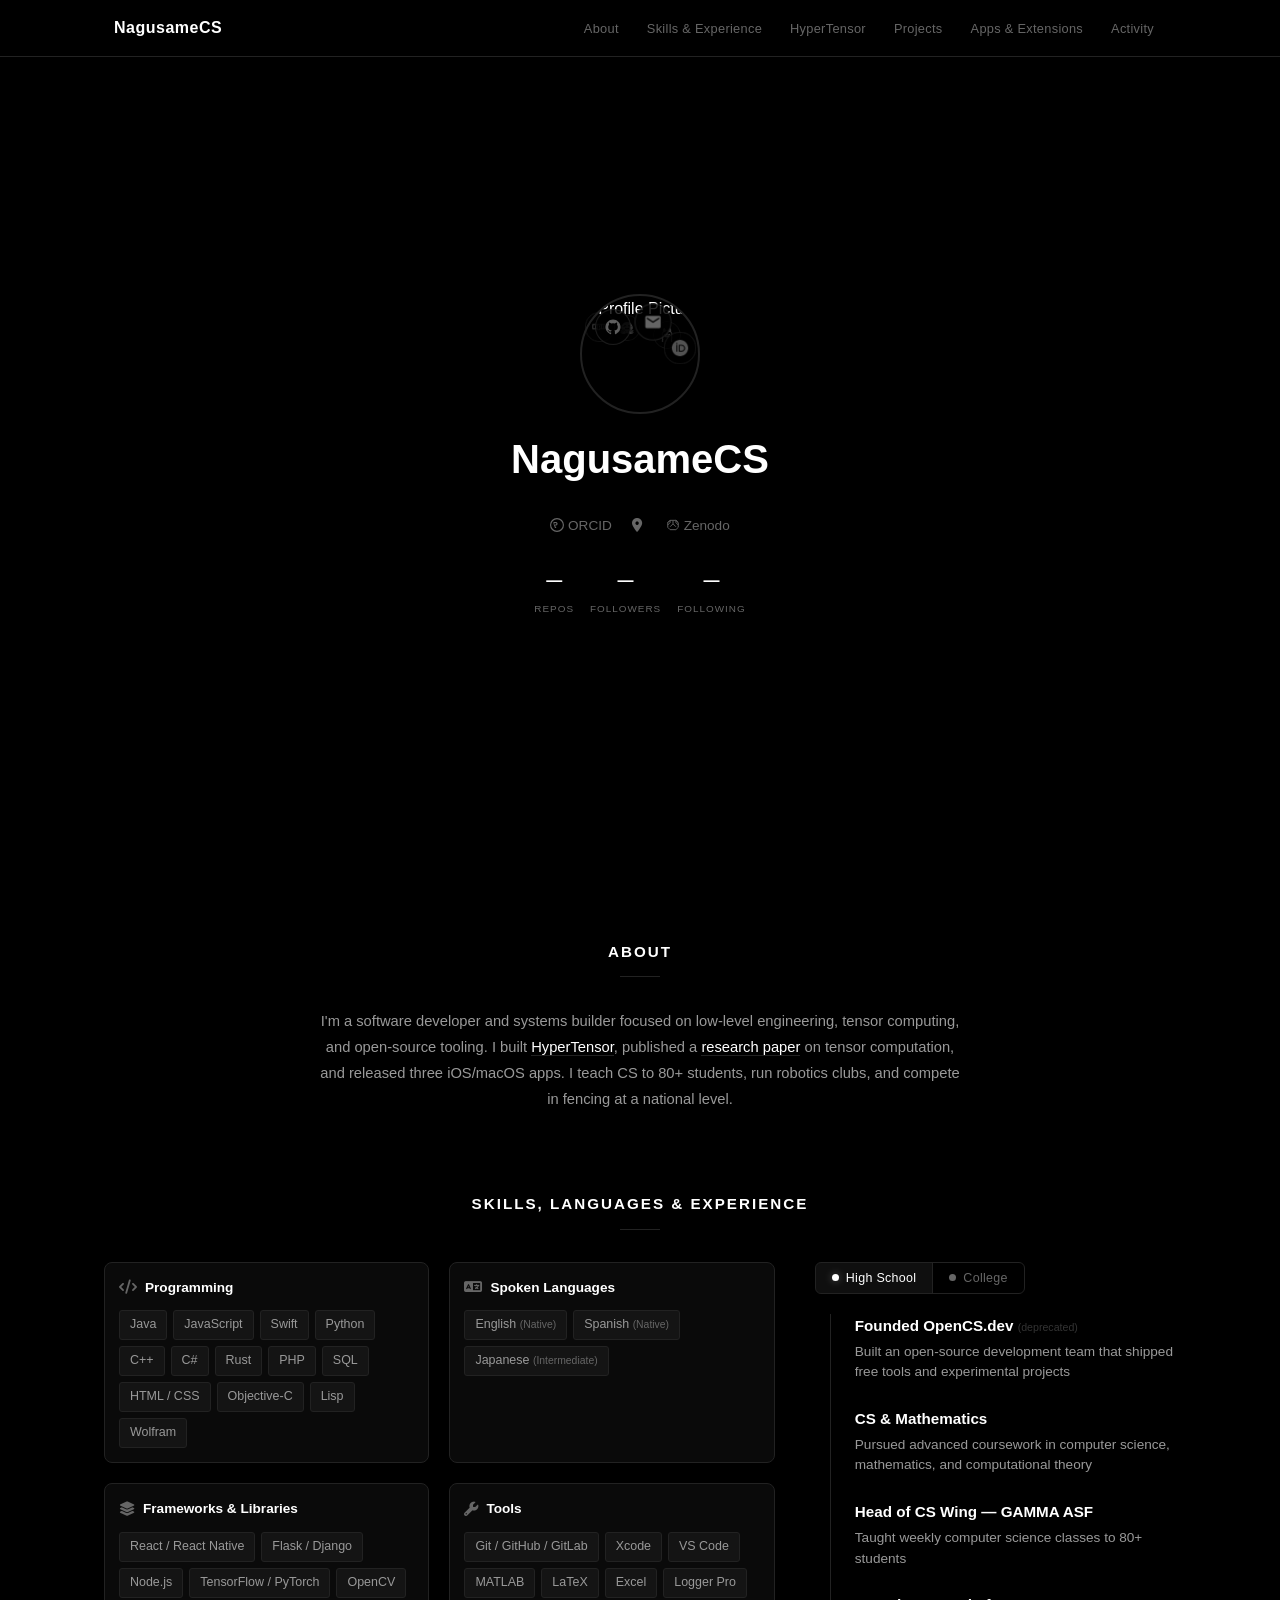
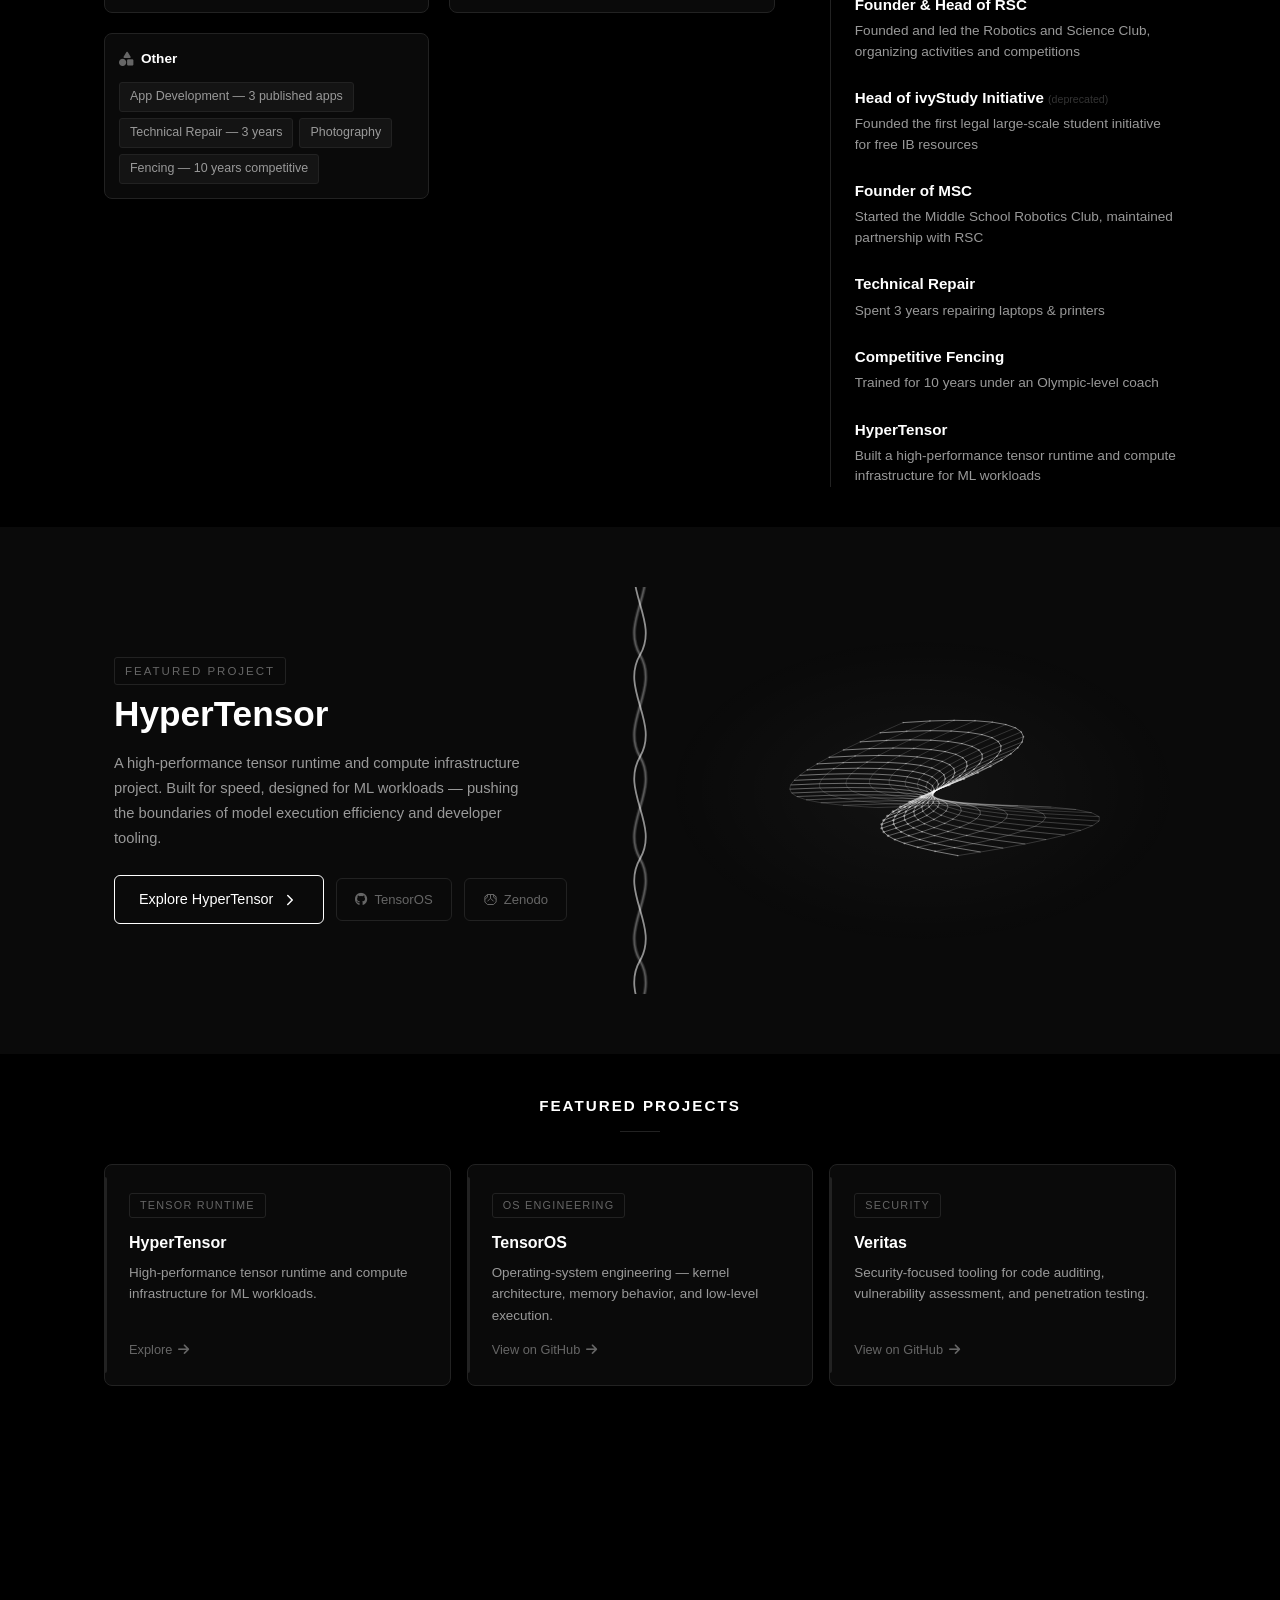
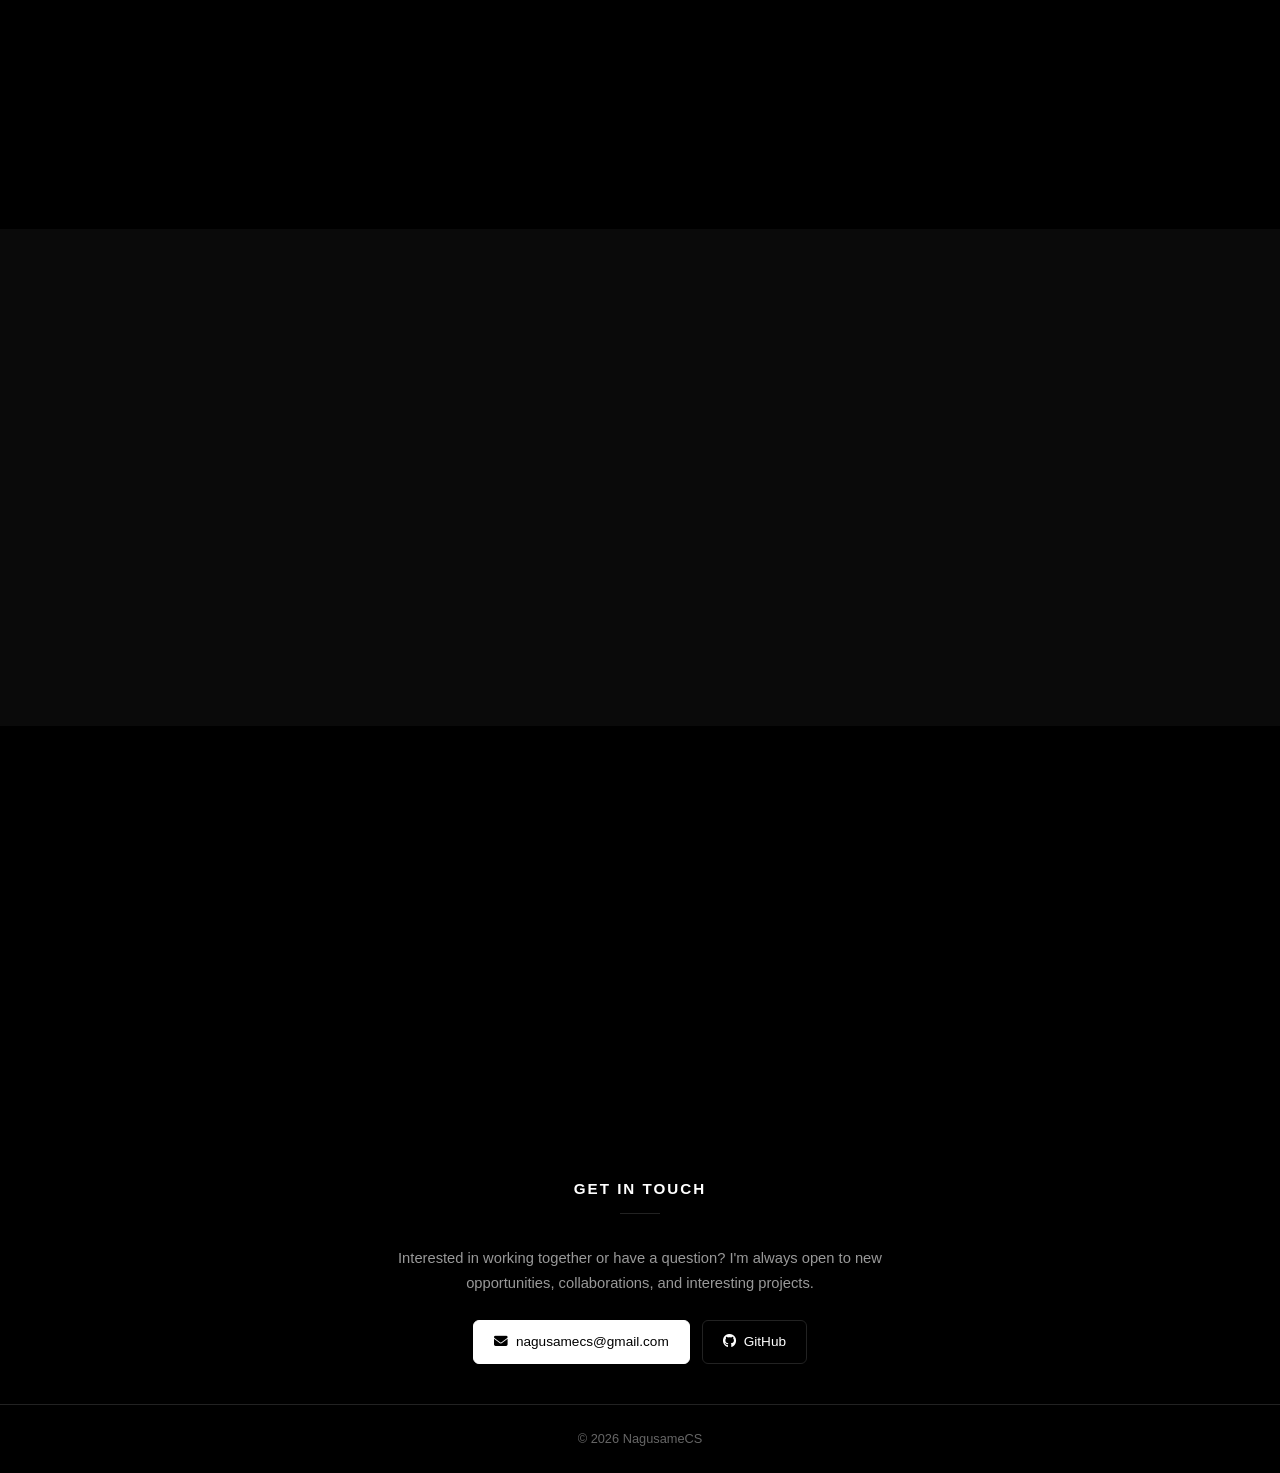
==== index.html @ d260bee0 "refactor: rewrite all high school timeline entries as retrospective - All entries now use past tense" ====
<!DOCTYPE html>
<html lang="en">
<head>
  <meta charset="UTF-8">
  <meta name="viewport" content="width=device-width, initial-scale=1.0">
  <title>NagusameCS — Portfolio</title>
  <meta name="description" content="Portfolio of NagusameCS — Software Developer">
  <link rel="icon" type="image/png" href="assets/avatar.png">
  <link rel="preconnect" href="https://cdnjs.cloudflare.com">
  <link rel="dns-prefetch" href="https://api.github.com">
  <link rel="dns-prefetch" href="https://github-contributions-api.jogruber.de">
  <link rel="stylesheet" href="assets/css/style.css">
  <link rel="stylesheet" href="https://cdnjs.cloudflare.com/ajax/libs/font-awesome/6.5.1/css/all.min.css" media="print" onload="this.media='all';this.onload=null;">
  <noscript><link rel="stylesheet" href="https://cdnjs.cloudflare.com/ajax/libs/font-awesome/6.5.1/css/all.min.css"></noscript>
</head>
<body>
  <!-- Navigation -->
  <nav id="navbar">
    <div class="nav-container">
      <a href="#hero" class="nav-logo">NagusameCS</a>
      <button class="nav-toggle" aria-label="Toggle navigation">
        <i class="fas fa-bars"></i>
      </button>
      <ul class="nav-links">
        <li><a href="#about">About</a></li>
        <li><a href="#experience">Skills &amp; Experience</a></li>
        <li><a href="#hypertensor">HyperTensor</a></li>
        <li><a href="#repositories">Projects</a></li>
        <li><a href="#collaborations">Collaborations</a></li>
        <li><a href="#store-apps">Apps &amp; Extensions</a></li>
        <li><a href="#activity">Activity</a></li>
      </ul>
    </div>
  </nav>

  <!-- Hero Section -->
  <section id="hero">
    <div class="hero-bg"></div>
    <div class="hero-content">
      <div class="avatar-orbit-wrapper">
        <img id="avatar" src="" alt="Profile Picture" class="hero-avatar" fetchpriority="high" decoding="async">
        <div class="hero-socials orbit-mode" id="hero-socials">
          <a href="mailto:nagusamecs@gmail.com" class="social-btn" title="Email" aria-label="Email" data-social="email">
            <svg viewBox="0 0 24 24" fill="currentColor" width="20" height="20"><path d="M4 4h16c1.1 0 2 .9 2 2v12c0 1.1-.9 2-2 2H4c-1.1 0-2-.9-2-2V6c0-1.1.9-2 2-2zm16 2l-8 5-8-5v2l8 5 8-5V6z"/></svg>
          </a>
          <a href="https://github.com/NagusameCS" target="_blank" class="social-btn" title="GitHub" aria-label="GitHub" data-social="github">
            <svg viewBox="0 0 24 24" fill="currentColor" width="20" height="20"><path d="M12 2C6.477 2 2 6.477 2 12c0 4.42 2.865 8.166 6.839 9.489.5.092.682-.217.682-.482 0-.237-.009-.866-.013-1.7-2.782.603-3.369-1.342-3.369-1.342-.454-1.155-1.11-1.462-1.11-1.462-.908-.62.069-.608.069-.608 1.003.07 1.531 1.03 1.531 1.03.892 1.529 2.341 1.087 2.91.831.092-.646.35-1.086.636-1.337-2.22-.253-4.555-1.11-4.555-4.943 0-1.091.39-1.984 1.029-2.683-.103-.253-.446-1.27.098-2.647 0 0 .84-.269 2.75 1.025A9.578 9.578 0 0 1 12 6.836a9.59 9.59 0 0 1 2.504.337c1.909-1.294 2.747-1.025 2.747-1.025.546 1.377.203 2.394.1 2.647.64.699 1.028 1.592 1.028 2.683 0 3.842-2.339 4.687-4.566 4.935.359.309.678.919.678 1.852 0 1.336-.012 2.415-.012 2.743 0 .267.18.578.688.48C19.138 20.161 22 16.416 22 12c0-5.523-4.477-10-10-10z"/></svg>
          </a>
          <a href="https://www.npmjs.com/~nagusamecs" target="_blank" class="social-btn" title="npm" aria-label="npm" data-social="npm">
            <svg viewBox="0 0 24 24" fill="currentColor" width="20" height="20"><path d="M0 7.334v8h6.666v1.332H12v-1.332h12v-8H0zm6.666 6.664H5.334v-4H3.999v4H1.335V8.667h5.331v5.331zm4 0v1.336H8.001V8.667h5.334v5.331h-2.669zm12.001 0h-1.33v-4h-1.336v4h-1.335v-4h-1.33v4h-2.671V8.667h8.002v5.331zM10.665 10H12v2.667h-1.335V10z"/></svg>
          </a>
          <a href="https://huggingface.co/NagusameCS" target="_blank" class="social-btn" title="Hugging Face" aria-label="Hugging Face" data-social="huggingface">
            <svg viewBox="0 0 24 24" fill="currentColor" width="20" height="20"><path d="M12.025 1.13c-5.77 0-10.449 4.647-10.449 10.378 0 1.112.178 2.181.503 3.185.064-.222.203-.444.416-.577a.96.96 0 0 1 .524-.15c.293 0 .584.124.84.284.278.173.48.408.71.694.226.282.458.611.684.951v-.014c.017-.324.106-.622.264-.874s.403-.487.762-.543c.3-.047.596.06.787.203s.31.313.4.467c.15.257.212.468.233.542.01.026.653 1.552 1.657 2.54.616.605 1.01 1.223 1.082 1.912.055.537-.096 1.059-.38 1.572.637.121 1.294.187 1.967.187.657 0 1.298-.063 1.921-.178-.287-.517-.44-1.041-.384-1.581.07-.69.465-1.307 1.081-1.913 1.004-.987 1.647-2.513 1.657-2.539.021-.074.083-.285.233-.542.09-.154.208-.323.4-.467a1.08 1.08 0 0 1 .787-.203c.359.056.604.29.762.543s.247.55.265.874v.015c.225-.34.457-.67.683-.952.23-.286.432-.52.71-.694.257-.16.547-.284.84-.285a.97.97 0 0 1 .524.151c.228.143.373.388.43.625l.006.04a10.3 10.3 0 0 0 .534-3.273c0-5.731-4.678-10.378-10.449-10.378M8.327 6.583a1.5 1.5 0 0 1 .713.174 1.487 1.487 0 0 1 .617 2.013c-.183.343-.762-.214-1.102-.094-.38.134-.532.914-.917.71a1.487 1.487 0 0 1 .69-2.803m7.486 0a1.487 1.487 0 0 1 .689 2.803c-.385.204-.536-.576-.916-.71-.34-.12-.92.437-1.103.094a1.487 1.487 0 0 1 .617-2.013 1.5 1.5 0 0 1 .713-.174m-10.68 1.55a.96.96 0 1 1 0 1.921.96.96 0 0 1 0-1.92m13.838 0a.96.96 0 1 1 0 1.92.96.96 0 0 1 0-1.92M8.489 11.458c.588.01 1.965 1.157 3.572 1.164 1.607-.007 2.984-1.155 3.572-1.164.196-.003.305.12.305.454 0 .886-.424 2.328-1.563 3.202-.22-.756-1.396-1.366-1.63-1.32q-.011.001-.02.006l-.044.026-.01.008-.03.024q-.018.017-.035.036l-.032.04a1 1 0 0 0-.058.09l-.014.025q-.049.088-.11.19a1 1 0 0 1-.083.116 1.2 1.2 0 0 1-.173.18q-.035.029-.075.058a1.3 1.3 0 0 1-.251-.243 1 1 0 0 1-.076-.107c-.124-.193-.177-.363-.337-.444-.034-.016-.104-.008-.2.022q-.094.03-.216.087-.06.028-.125.063l-.13.074q-.067.04-.136.086a3 3 0 0 0-.135.096 3 3 0 0 0-.26.219 2 2 0 0 0-.12.121 2 2 0 0 0-.106.128l-.002.002a2 2 0 0 0-.09.132l-.001.001a1.2 1.2 0 0 0-.105.212q-.013.036-.024.073c-1.139-.875-1.563-2.317-1.563-3.203 0-.334.109-.457.305-.454m.836 10.354c.824-1.19.766-2.082-.365-3.194-1.13-1.112-1.789-2.738-1.789-2.738s-.246-.945-.806-.858-.97 1.499.202 2.362c1.173.864-.233 1.45-.685.64-.45-.812-1.683-2.896-2.322-3.295s-1.089-.175-.938.647 2.822 2.813 2.562 3.244-1.176-.506-1.176-.506-2.866-2.567-3.49-1.898.473 1.23 2.037 2.16c1.564.932 1.686 1.178 1.464 1.53s-3.675-2.511-4-1.297c-.323 1.214 3.524 1.567 3.287 2.405-.238.839-2.71-1.587-3.216-.642-.506.946 3.49 2.056 3.522 2.064 1.29.33 4.568 1.028 5.713-.624m5.349 0c-.824-1.19-.766-2.082.365-3.194 1.13-1.112 1.789-2.738 1.789-2.738s.246-.945.806-.858.97 1.499-.202 2.362c-1.173.864.233 1.45.685.64.451-.812 1.683-2.896 2.322-3.295s1.089-.175.938.647-2.822 2.813-2.562 3.244 1.176-.506 1.176-.506 2.866-2.567 3.49-1.898-.473 1.23-2.037 2.16c-1.564.932-1.686 1.178-1.464 1.53s3.675-2.511 4-1.297c.323 1.214-3.524 1.567-3.287 2.405.238.839 2.71-1.587 3.216-.642.506.946-3.49 2.056-3.522 2.064-1.29.33-4.568 1.028-5.713-.624"/></svg>
          </a>
          <a href="https://ollama.com/NagusameCS" target="_blank" class="social-btn" title="Ollama" aria-label="Ollama" data-social="ollama">
            <svg viewBox="0 0 24 24" fill="currentColor" width="20" height="20"><path d="M16.361 10.26a.894.894 0 0 0-.558.47l-.072.148.001.207c0 .193.004.217.059.353.076.193.152.312.291.448.24.238.51.3.872.205a.86.86 0 0 0 .517-.436.752.752 0 0 0 .08-.498c-.064-.453-.33-.782-.724-.897a1.06 1.06 0 0 0-.466 0zm-9.203.005c-.305.096-.533.32-.65.639a1.187 1.187 0 0 0-.06.52c.057.309.31.59.598.667.362.095.632.033.872-.205.14-.136.215-.255.291-.448.055-.136.059-.16.059-.353l.001-.207-.072-.148a.894.894 0 0 0-.565-.472 1.02 1.02 0 0 0-.474.007Zm4.184 2c-.131.071-.223.25-.195.383.031.143.157.288.353.407.105.063.112.072.117.136.004.038-.01.146-.029.243-.02.094-.036.194-.036.222.002.074.07.195.143.253.064.052.076.054.255.059.164.005.198.001.264-.03.169-.082.212-.234.15-.525-.052-.243-.042-.28.087-.355.137-.08.281-.219.324-.314a.365.365 0 0 0-.175-.48.394.394 0 0 0-.181-.033c-.126 0-.207.03-.355.124l-.085.053-.053-.032c-.219-.13-.259-.145-.391-.143a.396.396 0 0 0-.193.032zm.39-2.195c-.373.036-.475.05-.654.086-.291.06-.68.195-.951.328-.94.46-1.589 1.226-1.787 2.114-.04.176-.045.234-.045.53 0 .294.005.357.043.524.264 1.16 1.332 2.017 2.714 2.173.3.033 1.596.033 1.896 0 1.11-.125 2.064-.727 2.493-1.571.114-.226.169-.372.22-.602.039-.167.044-.23.044-.523 0-.297-.005-.355-.045-.531-.288-1.29-1.539-2.304-3.072-2.497a6.873 6.873 0 0 0-.855-.031zm.645.937a3.283 3.283 0 0 1 1.44.514c.223.148.537.458.671.662.166.251.26.508.303.82.02.143.01.251-.043.482-.08.345-.332.705-.672.957a3.115 3.115 0 0 1-.689.348c-.382.122-.632.144-1.525.138-.582-.006-.686-.01-.853-.042-.57-.107-1.022-.334-1.35-.68-.264-.28-.385-.535-.45-.946-.03-.192.025-.509.137-.776.136-.326.488-.73.836-.963.403-.269.934-.46 1.422-.512.187-.02.586-.02.773-.002zm-5.503-11a1.653 1.653 0 0 0-.683.298C5.617.74 5.173 1.666 4.985 2.819c-.07.436-.119 1.04-.119 1.503 0 .544.064 1.24.155 1.721.02.107.031.202.023.208a8.12 8.12 0 0 1-.187.152 5.324 5.324 0 0 0-.949 1.02 5.49 5.49 0 0 0-.94 2.339 6.625 6.625 0 0 0-.023 1.357c.091.78.325 1.438.727 2.04l.13.195-.037.064c-.269.452-.498 1.105-.605 1.732-.084.496-.095.629-.095 1.294 0 .67.009.803.088 1.266.095.555.288 1.143.503 1.534.071.128.243.393.264.407.007.003-.014.067-.046.141a7.405 7.405 0 0 0-.548 1.873c-.062.417-.071.552-.071.991 0 .56.031.832.148 1.279L3.42 24h1.478l-.05-.091c-.297-.552-.325-1.575-.068-2.597.117-.472.25-.819.498-1.296l.148-.29v-.177c0-.165-.003-.184-.057-.293a.915.915 0 0 0-.194-.25 1.74 1.74 0 0 1-.385-.543c-.424-.92-.506-2.286-.208-3.451.124-.486.329-.918.544-1.154a.787.787 0 0 0 .223-.531c0-.195-.07-.355-.224-.522a3.136 3.136 0 0 1-.817-1.729c-.14-.96.114-2.005.69-2.834.563-.814 1.353-1.336 2.237-1.475.199-.033.57-.028.776.01.226.04.367.028.512-.041.179-.085.268-.19.374-.431.093-.215.165-.333.36-.576.234-.29.46-.489.822-.729.413-.27.884-.467 1.352-.561.17-.035.25-.04.569-.04.319 0 .398.005.569.04a4.07 4.07 0 0 1 1.914.997c.117.109.398.457.488.602.034.057.095.177.132.267.105.241.195.346.374.43.14.068.286.082.503.045.343-.058.607-.053.943.016 1.144.23 2.14 1.173 2.581 2.437.385 1.108.276 2.267-.296 3.153-.097.15-.193.27-.333.419-.301.322-.301.722-.001 1.053.493.539.801 1.866.708 3.036-.062.772-.26 1.463-.533 1.854a2.096 2.096 0 0 1-.224.258.916.916 0 0 0-.194.25c-.054.109-.057.128-.057.293v.178l.148.29c.248.476.38.823.498 1.295.253 1.008.231 2.01-.059 2.581a.845.845 0 0 0-.044.098c0 .006.329.009.732.009h.73l.02-.074c.117-.447.148-.72.148-1.279 0-.44-.009-.574-.071-.991a7.405 7.405 0 0 0-.548-1.873c-.032-.074-.053-.138-.046-.141.021-.014.193-.28.264-.407.215-.39.408-.979.503-1.534.079-.463.088-.596.088-1.266 0-.665-.011-.798-.095-1.294a6.083 6.083 0 0 0-.605-1.732l-.037-.064.131-.194c.402-.604.636-1.262.727-2.04a6.625 6.625 0 0 0-.024-1.358 5.512 5.512 0 0 0-.939-2.339 5.325 5.325 0 0 0-.95-1.02 8.097 8.097 0 0 1-.186-.152.692.692 0 0 1 .023-.208c.208-1.087.201-2.443-.017-3.503-.19-.924-.535-1.658-.98-2.082-.354-.338-.716-.482-1.15-.455-.996.059-1.8 1.205-2.116 3.01a6.805 6.805 0 0 0-.097.726c0 .036-.007.066-.015.066a.96.96 0 0 1-.149-.078A4.857 4.857 0 0 0 12 3.03c-.832 0-1.687.243-2.456.698a.958.958 0 0 1-.148.078c-.008 0-.015-.03-.015-.066a6.71 6.71 0 0 0-.097-.725C8.997 1.392 8.337.319 7.46.048a2.096 2.096 0 0 0-.585-.041z"/></svg>
          </a>
          <a href="https://orcid.org/0009-0006-2398-0162" target="_blank" class="social-btn" title="ORCID" aria-label="ORCID" data-social="orcid">
            <svg viewBox="0 0 24 24" fill="currentColor" width="20" height="20"><path d="M12 0C5.372 0 0 5.372 0 12s5.372 12 12 12 12-5.372 12-12S18.628 0 12 0zM7.369 4.378c.525 0 .947.431.947.947s-.422.947-.947.947a.95.95 0 0 1-.947-.947c0-.525.422-.947.947-.947zm-.722 3.038h1.444v10.041H6.647V7.416zm3.562 0h3.9c3.712 0 5.344 2.653 5.344 5.025 0 2.578-2.016 5.025-5.325 5.025h-3.919V7.416zm1.444 1.303v7.444h2.297c3.272 0 4.022-2.484 4.022-3.722 0-2.016-1.284-3.722-3.903-3.722h-2.416z"/></svg>
          </a>
        </div>
      </div>
      <h1 id="display-name">NagusameCS</h1>
      <p id="bio" class="hero-bio"></p>
      <div id="hero-meta" class="hero-meta">
        <span><svg class="orcid-icon" viewBox="0 0 24 24" fill="none" width="14" height="14"><circle cx="12" cy="12" r="11" stroke="currentColor" stroke-width="2"/><path d="M7 7h2.5c2 0 3.5 1 3.5 3s-1.5 3-3.5 3H8.5L11 17H8.5L6 10V7h1zm.5 4.5H9c1 0 2-.5 2-1.5S10 8.5 9 8.5H7.5v3z" fill="currentColor"/></svg> <a href="https://orcid.org/0009-0006-2398-0162" target="_blank">ORCID</a></span>
        <span id="location"><i class="fas fa-map-marker-alt"></i> <span></span></span>
        <span><svg class="zenodo-icon" viewBox="0 0 24 24" fill="none" stroke="currentColor" stroke-width="1.6" width="14" height="14"><path d="M3 8l4-4h10l4 4v8l-4 4H7l-4-4V8z"/><path d="M3 8l4-4v4l-4 4M21 8l-4-4v4l4 4M12 4v6l-5 5M12 10l5 5"/></svg> <a href="https://zenodo.org/records/20077378" target="_blank">Zenodo</a></span>
      </div>
      <div class="hero-stats" id="hero-stats">
        <div class="stat"><span class="stat-num" id="stat-repos">—</span><span class="stat-label">Repos</span></div>
        <div class="stat"><span class="stat-num" id="stat-followers">—</span><span class="stat-label">Followers</span></div>
        <div class="stat"><span class="stat-num" id="stat-following">—</span><span class="stat-label">Following</span></div>
      </div>

    </div>
  </section>

  <!-- About Section -->
  <section id="about" class="content-section">
    <div class="container">
      <h2 class="section-title"><span>About</span></h2>
      <div class="about-content">
        <p>I'm a software developer and systems builder focused on low-level engineering, tensor computing, and open-source tooling. I built <a href="https://nagusamecs.github.io/HyperTensor/" target="_blank">HyperTensor</a>, published a <a href="https://zenodo.org/records/20077378" target="_blank">research paper</a> on tensor computation, and released three iOS/macOS apps. I teach CS to 80+ students, run robotics clubs, and compete in fencing at a national level.</p>
      </div>
    </div>
  </section>

  <!-- Skills & Experience Section -->
  <section id="experience" class="content-section">
    <div class="container">
      <h2 class="section-title"><span>Skills, Languages &amp; Experience</span></h2>
      <div class="skills-experience-row">
      <div class="skills-grid">
        <div class="skill-category">
          <h3><i class="fas fa-code"></i> Programming</h3>
          <div class="skill-tags">
            <span class="skill-tag">Java</span>
            <span class="skill-tag">JavaScript</span>
            <span class="skill-tag">Swift</span>
            <span class="skill-tag">Python</span>
            <span class="skill-tag">C++</span>
            <span class="skill-tag">C#</span>
            <span class="skill-tag">Rust</span>
            <span class="skill-tag">PHP</span>
            <span class="skill-tag">SQL</span>
            <span class="skill-tag">HTML / CSS</span>
            <span class="skill-tag">Objective-C</span>
            <span class="skill-tag">Lisp</span>
            <span class="skill-tag">Wolfram</span>
          </div>
        </div>
        <div class="skill-category">
          <h3><i class="fas fa-language"></i> Spoken Languages</h3>
          <div class="skill-tags">
            <span class="skill-tag">English <small>(Native)</small></span>
            <span class="skill-tag">Spanish <small>(Native)</small></span>
            <span class="skill-tag">Japanese <small>(Intermediate)</small></span>
          </div>
        </div>
        <div class="skill-category">
          <h3><i class="fas fa-layer-group"></i> Frameworks &amp; Libraries</h3>
          <div class="skill-tags">
            <span class="skill-tag">React / React Native</span>
            <span class="skill-tag">Flask / Django</span>
            <span class="skill-tag">Node.js</span>
            <span class="skill-tag">TensorFlow / PyTorch</span>
            <span class="skill-tag">OpenCV</span>
          </div>
        </div>
        <div class="skill-category">
          <h3><i class="fas fa-wrench"></i> Tools</h3>
          <div class="skill-tags">
            <span class="skill-tag">Git / GitHub / GitLab</span>
            <span class="skill-tag">Xcode</span>
            <span class="skill-tag">VS Code</span>
            <span class="skill-tag">MATLAB</span>
            <span class="skill-tag">LaTeX</span>
            <span class="skill-tag">Excel</span>
            <span class="skill-tag">Logger Pro</span>
          </div>
        </div>
        <div class="skill-category">
          <h3><i class="fas fa-shapes"></i> Other</h3>
          <div class="skill-tags">
            <span class="skill-tag">App Development &mdash; 3 published apps</span>
            <span class="skill-tag">Technical Repair &mdash; 3 years</span>
            <span class="skill-tag">Photography</span>
            <span class="skill-tag">Fencing &mdash; 10 years competitive</span>
          </div>
        </div>
      </div>
      <div class="timeline-wrapper">
        <div class="timeline-era-tabs">
          <button class="era-tab active" data-era="highschool">
            <span class="era-dot"></span>
            <span class="era-label">High School</span>
          </button>
          <button class="era-tab" data-era="college">
            <span class="era-dot"></span>
            <span class="era-label">College</span>
          </button>
        </div>
      <div class="timeline">
        <div class="timeline-item" data-era="highschool">
          <div class="timeline-icon"><i class="fas fa-code-branch"></i></div>
          <div class="timeline-content">
            <h3>Founded OpenCS.dev <small class="deprecated">(deprecated)</small></h3>
            <p>Built an open-source development team that shipped free tools and experimental projects</p>
          </div>
        </div>
        <div class="timeline-item" data-era="highschool">
          <div class="timeline-icon"><i class="fas fa-flask"></i></div>
          <div class="timeline-content">
            <h3>CS &amp; Mathematics</h3>
            <p>Pursued advanced coursework in computer science, mathematics, and computational theory</p>
          </div>
        </div>
        <div class="timeline-item" data-era="highschool">
          <div class="timeline-icon"><i class="fas fa-school"></i></div>
          <div class="timeline-content">
            <h3>Head of CS Wing &mdash; GAMMA ASF</h3>
            <p>Taught weekly computer science classes to 80+ students</p>
          </div>
        </div>
        <div class="timeline-item" data-era="highschool">
          <div class="timeline-icon"><i class="fas fa-robot"></i></div>
          <div class="timeline-content">
            <h3>Founder &amp; Head of RSC</h3>
            <p>Founded and led the Robotics and Science Club, organizing activities and competitions</p>
          </div>
        </div>
        <div class="timeline-item" data-era="highschool">
          <div class="timeline-icon"><i class="fas fa-globe"></i></div>
          <div class="timeline-content">
            <h3>Head of ivyStudy Initiative <small class="deprecated">(deprecated)</small></h3>
            <p>Founded the first legal large-scale student initiative for free IB resources</p>
          </div>
        </div>
        <div class="timeline-item" data-era="highschool">
          <div class="timeline-icon"><i class="fas fa-robot"></i></div>
          <div class="timeline-content">
            <h3>Founder of MSC</h3>
            <p>Started the Middle School Robotics Club, maintained partnership with RSC</p>
          </div>
        </div>
        <div class="timeline-item" data-era="highschool">
          <div class="timeline-icon"><i class="fas fa-tools"></i></div>
          <div class="timeline-content">
            <h3>Technical Repair</h3>
            <p>Spent 3 years repairing laptops &amp; printers</p>
          </div>
        </div>
        <div class="timeline-item" data-era="highschool">
          <div class="timeline-icon"><i class="fas fa-medal"></i></div>
          <div class="timeline-content">
            <h3>Competitive Fencing</h3>
            <p>Trained for 10 years under an Olympic-level coach</p>
          </div>
        </div>
        <div class="timeline-item" data-era="highschool">
          <div class="timeline-icon"><i class="fas fa-brain"></i></div>
          <div class="timeline-content">
            <h3><a href="https://nagusamecs.github.io/HyperTensor/" target="_blank">HyperTensor</a></h3>
            <p>Built a high-performance tensor runtime and compute infrastructure for ML workloads</p>
          </div>
        </div>
      </div>
      </div><!-- end timeline-wrapper -->
      </div><!-- end skills-experience-row -->
    </div>
  </section>

  <!-- HyperTensor Mini-Hero Section -->
  <section id="hypertensor" class="content-section hypertensor-hero">
    <div class="hypertensor-container">
      <!-- Left: Text Content -->
      <div class="hypertensor-content">
        <span class="hypertensor-overline">Featured Project</span>
        <h2 class="hypertensor-title">HyperTensor</h2>
        <p class="hypertensor-desc">
          A high-performance tensor runtime and compute infrastructure project. Built for speed, designed for ML workloads — pushing the boundaries of model execution efficiency and developer tooling.
        </p>
        <div class="hypertensor-actions">
        <a href="https://nagusamecs.github.io/HyperTensor/" target="_blank" class="hypertensor-cta">
          Explore HyperTensor
          <svg class="chevron-icon" viewBox="0 0 24 24" fill="none" stroke="currentColor" stroke-width="2" stroke-linecap="round" stroke-linejoin="round">
            <path d="M9 18l6-6-6-6"/>
          </svg>
        </a>
        <a href="https://github.com/NagusameCS/TensorOS" target="_blank" class="hypertensor-cta-secondary">
          <i class="fab fa-github"></i> TensorOS
        </a>
        <a href="https://zenodo.org/records/20077378" target="_blank" class="hypertensor-cta-secondary">
          <svg class="zenodo-icon" viewBox="0 0 24 24" fill="none" stroke="currentColor" stroke-width="1.6" width="15" height="15"><path d="M3 8l4-4h10l4 4v8l-4 4H7l-4-4V8z"/><path d="M3 8l4-4v4l-4 4M21 8l-4-4v4l4 4M12 4v6l-5 5M12 10l5 5"/></svg> Zenodo
        </a>
        </div>
      </div>
      <!-- Wave Divider — DNA Double Helix -->
      <div class="hypertensor-wave">
        <svg viewBox="0 0 120 600" preserveAspectRatio="none" class="wave-svg">
          <path class="wave-path wave-path-glow" d="M60 -200 C90 -150, 30 -100, 60 -50 C90 0, 30 50, 60 100 C90 150, 30 200, 60 250 C90 300, 30 350, 60 400 C90 450, 30 500, 60 550 C90 600, 30 650, 60 700 C90 750, 30 800, 60 850" />
          <path class="wave-path wave-path-a" d="M60 -200 C30 -150, 90 -100, 60 -50 C30 0, 90 50, 60 100 C30 150, 90 200, 60 250 C30 300, 90 350, 60 400 C30 450, 90 500, 60 550 C30 600, 90 650, 60 700 C30 750, 90 800, 60 850" />
          <path class="wave-path wave-path-b" d="M60 -200 C90 -150, 30 -100, 60 -50 C90 0, 30 50, 60 100 C90 150, 30 200, 60 250 C90 300, 30 350, 60 400 C90 450, 30 500, 60 550 C90 600, 30 650, 60 700 C90 750, 30 800, 60 850" />
        </svg>
      </div>
      <!-- Right: 3D Wireframe Manifold -->
      <div class="hypertensor-visual">
        <canvas id="hypertensor-canvas" class="hypertensor-canvas"></canvas>
        <div class="hypertensor-glow"></div>
      </div>
    </div>
  </section>

  <!-- Featured Projects -->
  <section id="featured" class="content-section">
    <div class="container">
      <h2 class="section-title"><span>Featured Projects</span></h2>
      <div class="featured-grid">
        <a href="https://nagusamecs.github.io/HyperTensor/" target="_blank" class="featured-card">
          <span class="featured-tag">Tensor Runtime</span>
          <h3>HyperTensor</h3>
          <p>High-performance tensor runtime and compute infrastructure for ML workloads.</p>
          <span class="featured-link">Explore <i class="fas fa-arrow-right"></i></span>
        </a>
        <a href="https://github.com/NagusameCS/TensorOS" target="_blank" class="featured-card">
          <span class="featured-tag">OS Engineering</span>
          <h3>TensorOS</h3>
          <p>Operating-system engineering — kernel architecture, memory behavior, and low-level execution.</p>
          <span class="featured-link">View on GitHub <i class="fas fa-arrow-right"></i></span>
        </a>
        <a href="https://github.com/NagusameCS/Veritas" target="_blank" class="featured-card">
          <span class="featured-tag">Security</span>
          <h3>Veritas</h3>
          <p>Security-focused tooling for code auditing, vulnerability assessment, and penetration testing.</p>
          <span class="featured-link">View on GitHub <i class="fas fa-arrow-right"></i></span>
        </a>
      </div>
    </div>
  </section>

  <!-- Repositories Section -->
  <section id="repositories" class="content-section">
    <div class="container">
      <h2 class="section-title"><span><a href="https://github.com/NagusameCS?tab=repositories" target="_blank" class="section-title-link">All Projects <span class="section-title-hint">See all projects on GitHub &rarr;</span></a></span></h2>
      <div class="repo-controls">
        <div class="repo-filters">
          <button class="filter-btn active" data-filter="all">All</button>
          <button class="filter-btn" data-filter="source">Original</button>
          <button class="filter-btn" data-filter="fork">Forked</button>
        </div>
        <div class="repo-view-toggle">
          <button class="view-btn active" data-view="grid" title="Grid view"><i class="fas fa-th"></i></button>
          <button class="view-btn" data-view="expanded" title="Expanded view"><i class="fas fa-bars"></i></button>
        </div>
      </div>
      <div class="repo-search">
        <i class="fas fa-search"></i>
        <input type="text" id="repo-search" placeholder="Search projects...">
      </div>
      <div id="repo-grid" class="repo-grid">
        <div class="loading-spinner"><i class="fas fa-spinner fa-spin"></i> Loading repositories...</div>
      </div>
    </div>
  </section>

  <!-- Repository Modal -->
  <div id="repo-modal" class="modal">
    <div class="modal-content">
      <button class="modal-close">&times;</button>
      <div class="modal-header">
        <img id="modal-icon" class="modal-icon" src="" alt="">
        <div>
          <h2 id="modal-title"></h2>
          <span id="modal-language" class="modal-language"></span>
        </div>
      </div>

      <!-- Tab Navigation -->
      <div class="modal-tabs">
        <button class="modal-tab active" data-tab="overview">Overview</button>
        <button class="modal-tab" data-tab="readme">README</button>
        <button class="modal-tab" data-tab="releases">Releases</button>
        <button class="modal-tab" data-tab="license">License</button>
        <div class="modal-tab-chevrons">
          <button class="modal-chevron modal-chevron-left" aria-label="Previous tab"><i class="fas fa-chevron-left"></i></button>
          <button class="modal-chevron modal-chevron-right" aria-label="Next tab"><i class="fas fa-chevron-right"></i></button>
        </div>
      </div>

      <!-- Tab: Overview -->
      <div id="modal-tab-overview" class="modal-tab-content active">
        <img id="modal-social-preview" class="modal-social-preview" src="" alt="Social Preview">
        <p id="modal-description" class="modal-description"></p>
        <div id="modal-languages-detail" class="modal-languages-detail"></div>
        <div id="modal-stats" class="modal-stats"></div>
        <div id="modal-topics" class="modal-topics"></div>
        <div class="modal-actions">
          <a id="modal-link" href="" target="_blank" class="btn btn-primary"><i class="fab fa-github"></i> View on GitHub</a>
          <a id="modal-homepage" href="" target="_blank" class="btn btn-secondary"><i class="fas fa-external-link-alt"></i> Live Demo</a>
        </div>
      </div>

      <!-- Tab: README -->
      <div id="modal-tab-readme" class="modal-tab-content">
        <div id="modal-readme-body" class="modal-readme-body">
          <div class="loading-spinner"><i class="fas fa-spinner fa-spin"></i> Loading README...</div>
        </div>
      </div>

      <!-- Tab: Releases -->
      <div id="modal-tab-releases" class="modal-tab-content">
        <div id="modal-releases-body" class="modal-releases-body">
          <div class="loading-spinner"><i class="fas fa-spinner fa-spin"></i> Loading releases...</div>
        </div>
      </div>

      <!-- Tab: License -->
      <div id="modal-tab-license" class="modal-tab-content">
        <div id="modal-license-body" class="modal-license-body">
          <div class="loading-spinner"><i class="fas fa-spinner fa-spin"></i> Loading license...</div>
        </div>
      </div>
    </div>
  </div>

  <!-- Collaborations Section -->
  <section id="collaborations" class="content-section">
    <div class="container">
      <h2 class="section-title"><span>Collaborations</span></h2>
      <div id="collab-grid" class="collab-grid">
        <div class="loading-spinner"><i class="fas fa-spinner fa-spin"></i> Loading...</div>
      </div>
    </div>
  </section>

  <!-- Store Apps Section -->
  <section id="store-apps" class="content-section">
    <div class="container">
      <h2 class="section-title"><span>Apps &amp; Extensions</span></h2>
      <div id="store-grid" class="store-grid-vertical">
        <div class="loading-spinner"><i class="fas fa-spinner fa-spin"></i> Loading...</div>
      </div>
    </div>
  </section>

  <!-- Activity Section -->
  <section id="activity" class="content-section">
    <div class="container">
      <h2 class="section-title"><span>GitHub Activity</span></h2>
      <div id="contribution-graph" class="contribution-graph">
        <div class="loading-spinner"><i class="fas fa-spinner fa-spin"></i> Loading activity...</div>
      </div>
      <div id="recent-activity" class="recent-activity">
        <h3>Recent Activity</h3>
        <ul id="activity-feed" class="activity-feed"></ul>
      </div>
    </div>
  </section>

  <!-- Contact Section -->
  <section id="contact" class="content-section">
    <div class="container">
      <h2 class="section-title"><span>Get in Touch</span></h2>
      <div class="contact-content">
        <p>Interested in working together or have a question? I'm always open to new opportunities, collaborations, and interesting projects.</p>
        <div class="contact-links">
          <a href="mailto:nagusamecs@gmail.com" class="btn btn-primary"><i class="fas fa-envelope"></i> nagusamecs@gmail.com</a>
          <a href="https://github.com/NagusameCS" target="_blank" class="btn btn-secondary"><i class="fab fa-github"></i> GitHub</a>
        </div>
      </div>
    </div>
  </section>

  <!-- Back to Top -->
  <button id="back-to-top" aria-label="Back to top" title="Back to top">
    <svg viewBox="0 0 24 24" fill="none" stroke="currentColor" stroke-width="2" stroke-linecap="round" stroke-linejoin="round"><path d="M18 15l-6-6-6 6"/></svg>
  </button>

  <!-- Scroll Progress Bar -->
  <div id="scroll-progress"></div>

  <!-- Footer -->
  <footer>
    <div class="container">
      <p>&copy; <span id="year"></span> NagusameCS</p>
    </div>
  </footer>

  <script src="assets/js/app.js"></script>
</body>
</html>
---- assets/css/style.css ----
/* ===== RESET & BASE ===== */
*, *::before, *::after { margin: 0; padding: 0; box-sizing: border-box; }

:root {
  --bg-primary: #000000;
  --bg-secondary: #0a0a0a;
  --bg-tertiary: #141414;
  --bg-card: #0a0a0a;
  --border: #222222;
  --text-primary: #ffffff;
  --text-secondary: #999999;
  --text-muted: #666666;
  --accent: #ffffff;
  --accent-hover: #cccccc;
  --green: #999999;
  --orange: #999999;
  --red: #999999;
  --purple: #999999;
  --radius: 8px;
  --radius-sm: 6px;
  --shadow: 0 4px 16px rgba(0,0,0,0.5);
  --transition: 0.2s ease;
}

html { scroll-behavior: smooth; }

body {
  font-family: -apple-system, BlinkMacSystemFont, 'Segoe UI', Helvetica, Arial, sans-serif;
  background: var(--bg-primary);
  color: var(--text-primary);
  line-height: 1.6;
  overflow-x: hidden;
}

a { color: var(--text-primary); text-decoration: none; transition: opacity var(--transition); -webkit-tap-highlight-color: transparent; }
a:hover { opacity: 0.7; }
a:active { opacity: 0.5; }

.container { max-width: 1100px; margin: 0 auto; padding: 0 24px; }

.section-title {
  font-weight: 600;
  margin-bottom: 2rem;
  text-align: center;
  text-transform: uppercase;
  letter-spacing: 2px;
  font-size: 0.95rem;
}
.section-title-link {
  color: var(--text-primary);
  text-decoration: none;
  position: relative;
  display: inline-block;
}
.section-title-link:hover { color: var(--text-primary); }
.section-title-hint {
  display: block;
  font-size: 0.72rem;
  font-weight: 400;
  text-transform: none;
  letter-spacing: 0;
  color: var(--text-muted);
  opacity: 0;
  transform: translateY(-4px);
  transition: opacity 0.2s, transform 0.2s;
  margin-top: 4px;
}
.section-title-link:hover .section-title-hint {
  opacity: 1;
  transform: translateY(0);
}
.section-title::after {
  content: '';
  display: block;
  width: 40px;
  height: 1px;
  background: var(--border);
  margin: 0.75rem auto 0;
}

section {
  padding: 80px 0;
}

/* ===== BUTTONS ===== */
.btn {
  display: inline-flex;
  align-items: center;
  gap: 8px;
  padding: 10px 20px;
  border-radius: var(--radius-sm);
  font-size: 0.85rem;
  font-weight: 500;
  border: 1px solid var(--border);
  cursor: pointer;
  transition: all var(--transition);
  text-decoration: none;
  -webkit-tap-highlight-color: transparent;
}
.btn:active { transform: scale(0.97); }
.btn-primary {
  background: var(--text-primary);
  color: var(--bg-primary);
  border-color: var(--text-primary);
}
.btn-primary:hover {
  background: transparent;
  color: var(--text-primary);
  opacity: 1;
}
.btn-secondary {
  background: transparent;
  color: var(--text-primary);
  border: 1px solid var(--border);
}
.btn-secondary:hover {
  border-color: var(--text-primary);
  opacity: 1;
}

/* ===== NAVBAR ===== */
#navbar {
  position: fixed;
  top: 0;
  left: 0;
  right: 0;
  z-index: 1000;
  background: rgba(0, 0, 0, 0.9);
  backdrop-filter: blur(8px);
  border-bottom: 1px solid var(--border);
}
.nav-container {
  max-width: 1100px;
  margin: 0 auto;
  padding: 0 24px;
  display: flex;
  align-items: center;
  justify-content: space-between;
  height: 56px;
}
.nav-logo {
  font-size: 1rem;
  font-weight: 600;
  color: var(--text-primary);
  letter-spacing: 0.5px;
}
.nav-logo:hover { opacity: 0.7; }
.nav-links {
  display: flex;
  list-style: none;
  gap: 4px;
}
.nav-links a {
  color: var(--text-muted);
  padding: 6px 12px;
  border-radius: var(--radius-sm);
  font-size: 0.8rem;
  font-weight: 400;
  transition: all var(--transition);
  letter-spacing: 0.3px;
}
.nav-links a:hover, .nav-links a.active {
  color: var(--text-primary);
  opacity: 1;
}
.nav-tab {
  font-weight: 600 !important;
  color: var(--text-muted) !important;
  position: relative;
}
.nav-tab.active {
  color: var(--text-primary) !important;
}
.nav-tab.active::after {
  content: '';
  position: absolute;
  bottom: 0;
  left: 12px;
  right: 12px;
  height: 2px;
  background: var(--text-primary);
  border-radius: 1px;
}
.nav-sep {
  color: var(--border);
  font-size: 0.75rem;
  padding: 0 4px;
  opacity: 0.4;
  user-select: none;
  display: flex;
  align-items: center;
}
.nav-toggle {
  display: none;
  background: none;
  border: none;
  color: var(--text-primary);
  font-size: 1.1rem;
  cursor: pointer;
}

/* ===== TAB GROUPS ===== */
.tab-group {
  display: none;
}
.tab-group.active {
  display: block;
}

/* ===== HERO ===== */
#hero {
  min-height: 100vh;
  display: flex;
  align-items: center;
  justify-content: center;
  text-align: center;
  position: relative;
  padding: 120px 24px 80px;
  overflow: hidden;
}

.hero-bg {
  display: none;
}
.hero-content { position: relative; z-index: 1; }
.hero-avatar {
  width: 120px;
  height: 120px;
  border-radius: 50%;
  border: 2px solid var(--border);
  margin-bottom: 1.5rem;
  object-fit: cover;
}
#hero h1 {
  font-size: 2.5rem;
  font-weight: 700;
  margin-bottom: 0.5rem;
  color: var(--text-primary);
}
.hero-bio {
  font-size: 1rem;
  color: var(--text-secondary);
  max-width: 500px;
  margin: 0 auto 1.5rem;
}
.hero-meta {
  display: flex;
  flex-wrap: wrap;
  gap: 20px;
  justify-content: center;
  margin-bottom: 2rem;
  color: var(--text-muted);
  font-size: 0.85rem;
}
.hero-meta i { color: var(--text-muted); margin-right: 4px; }
.hero-meta a {
  color: var(--text-muted);
  text-decoration: none;
  transition: color var(--transition);
}
.hero-meta a:hover { color: var(--text-primary); }
.hero-stats {
  display: flex;
  gap: 40px;
  justify-content: center;
  margin-bottom: 2rem;
}
.stat { text-align: center; }
.stat-num {
  display: block;
  font-size: 1.5rem;
  font-weight: 600;
  color: var(--text-primary);
}
.stat-label {
  font-size: 0.75rem;
  color: var(--text-muted);
  text-transform: uppercase;
  letter-spacing: 1px;
}

/* ===== SKILLS ===== */
#skills { background: var(--bg-secondary); }
.skills-experience-row {
  display: flex;
  gap: 2.5rem;
  align-items: flex-start;
}
.skills-experience-row > .skills-grid {
  flex: 1.3;
  min-width: 0;
}
.skills-experience-row > .timeline-wrapper {
  flex: 0.7;
  min-width: 260px;
  margin-top: 0;
}
.skills-grid {
  display: grid;
  grid-template-columns: repeat(auto-fill, minmax(220px, 1fr));
  gap: 20px;
}
.skill-category {
  background: var(--bg-card);
  border: 1px solid var(--border);
  border-radius: var(--radius);
  padding: 20px;
}
.skill-category h3 {
  font-size: 0.85rem;
  font-weight: 600;
  color: var(--text-primary);
  margin-bottom: 12px;
  display: flex;
  align-items: center;
  gap: 8px;
}
.skill-category h3 i {
  color: var(--text-muted);
  font-size: 0.9rem;
}
.skill-tags {
  display: flex;
  flex-wrap: wrap;
  gap: 6px;
}
.skill-tag {
  background: var(--bg-tertiary);
  border: 1px solid var(--border);
  padding: 4px 10px;
  border-radius: 3px;
  font-size: 0.78rem;
  color: var(--text-secondary);
}
.skill-tag small {
  color: var(--text-muted);
  font-weight: 400;
}

.deprecated {
  font-size: 0.7em;
  color: var(--text-muted);
  font-weight: 400;
  opacity: 0.5;
}

.zenodo-icon {
  vertical-align: -2px;
  flex-shrink: 0;
}

.orcid-icon {
  vertical-align: -2px;
  flex-shrink: 0;
}

/* ===== EXPERIENCE ===== */
.timeline-wrapper {
  flex: 0.7;
  min-width: 260px;
  margin-top: 0;
}

.timeline-era-tabs {
  display: flex;
  gap: 0;
  margin-bottom: 20px;
  border: 1px solid var(--border);
  border-radius: var(--radius-sm);
  overflow: hidden;
  width: fit-content;
}

.era-tab {
  display: flex;
  align-items: center;
  gap: 7px;
  padding: 8px 16px;
  border: none;
  background: transparent;
  color: var(--text-muted);
  cursor: pointer;
  font-size: 0.78rem;
  font-family: inherit;
  transition: all 0.3s ease;
  border-right: 1px solid var(--border);
}

.era-tab:last-child {
  border-right: none;
}

.era-tab:hover {
  color: var(--text-secondary);
  background: rgba(255,255,255,0.03);
}

.era-tab.active {
  color: var(--text-primary);
  background: rgba(255,255,255,0.06);
}

.era-dot {
  width: 7px;
  height: 7px;
  border-radius: 50%;
  background: var(--text-muted);
  transition: background 0.3s ease, box-shadow 0.3s ease;
}

.era-tab.active .era-dot {
  background: var(--text-primary);
  box-shadow: 0 0 8px rgba(255,255,255,0.3);
}

.era-label {
  font-weight: 500;
  letter-spacing: 0.3px;
}

.timeline {
  position: relative;
  padding-left: 40px;
}
.timeline::before {
  content: '';
  position: absolute;
  left: 15px;
  top: 0;
  bottom: 0;
  width: 1px;
  background: var(--border);
}
.timeline-item {
  position: relative;
  margin-bottom: 24px;
  display: flex;
  gap: 16px;
  align-items: flex-start;
  transition: opacity 0.35s ease, transform 0.35s ease, max-height 0.4s ease, margin-bottom 0.4s ease;
  max-height: 200px;
  overflow: hidden;
}
.timeline-item[aria-hidden="true"] {
  opacity: 0;
  transform: translateX(-8px);
  max-height: 0;
  margin-bottom: 0;
  pointer-events: none;
}
.timeline-item:last-child { margin-bottom: 0; }
.timeline-icon {
  position: absolute;
  left: -40px;
  width: 30px;
  height: 30px;
  border-radius: 50%;
  background: var(--bg-tertiary);
  border: 1px solid var(--border);
  display: flex;
  align-items: center;
  justify-content: center;
  z-index: 1;
}
.timeline-icon i {
  font-size: 0.7rem;
  color: var(--text-muted);
}
.timeline-content h3 {
  font-size: 0.95rem;
  font-weight: 600;
  color: var(--text-primary);
  margin-bottom: 4px;
}
.timeline-content p {
  font-size: 0.85rem;
  color: var(--text-secondary);
  line-height: 1.5;
}

/* ===== FEATURED CAROUSEL ===== */
.featured-carousel {
  position: relative;
  margin-bottom: 2rem;
  padding: 0 44px;
}
.carousel-track-wrapper {
  overflow: hidden;
  border-radius: var(--radius);
}
.carousel-track {
  display: flex;
  transition: transform 0.45s cubic-bezier(0.25, 0.46, 0.45, 0.94);
  will-change: transform;
}
.carousel-slide {
  min-width: 100%;
  box-sizing: border-box;
  padding: 0 4px;
}
.carousel-card {
  display: flex;
  align-items: center;
  gap: 24px;
  background: var(--bg-card);
  border: 1px solid var(--border);
  border-radius: var(--radius);
  padding: 28px 32px;
  cursor: pointer;
  transition: border-color var(--transition), box-shadow var(--transition);
}
.carousel-card:hover {
  border-color: #444;
  box-shadow: 0 0 20px rgba(255,255,255,0.04);
}
.carousel-card-icon {
  width: 64px;
  height: 64px;
  border-radius: var(--radius);
  object-fit: cover;
  flex-shrink: 0;
}
.carousel-card-icon.heatmap-icon-bg {
  background: #4444FE;
  padding: 6px;
}
.carousel-card-body {
  flex: 1;
  min-width: 0;
}
.carousel-card-body h3 {
  font-size: 1.15rem;
  font-weight: 600;
  margin-bottom: 4px;
}
.carousel-card-body p {
  font-size: 0.85rem;
  color: var(--text-secondary);
  line-height: 1.5;
  display: -webkit-box;
  -webkit-line-clamp: 2;
  -webkit-box-orient: vertical;
  overflow: hidden;
}
.carousel-card-meta {
  display: flex;
  gap: 14px;
  margin-top: 8px;
  font-size: 0.75rem;
  color: var(--text-muted);
}
.carousel-card-meta span {
  display: flex;
  align-items: center;
  gap: 4px;
}

.carousel-arrow {
  position: absolute;
  top: 50%;
  transform: translateY(-60%);
  z-index: 2;
  background: var(--bg-tertiary);
  border: 1px solid var(--border);
  color: var(--text-primary);
  width: 34px;
  height: 34px;
  border-radius: 50%;
  cursor: pointer;
  display: flex;
  align-items: center;
  justify-content: center;
  transition: background var(--transition), border-color var(--transition);
  font-size: 0.8rem;
}
.carousel-arrow:hover {
  background: var(--border);
  border-color: #444;
}
.carousel-arrow-left { left: 0; }
.carousel-arrow-right { right: 0; }

.carousel-dots {
  display: flex;
  justify-content: center;
  gap: 8px;
  margin-top: 12px;
}
.carousel-dot {
  width: 8px;
  height: 8px;
  border-radius: 50%;
  background: var(--border);
  border: none;
  cursor: pointer;
  transition: background var(--transition);
  padding: 0;
}
.carousel-dot.active {
  background: var(--text-primary);
}

@media (max-width: 600px) {
  .featured-carousel { padding: 0 36px; }
  .carousel-card { flex-direction: column; text-align: center; padding: 20px; gap: 14px; }
  .carousel-card-meta { justify-content: center; }
}

/* ===== REPOSITORIES ===== */
.tensor-intro {
  max-width: 760px;
  margin: 0 auto 1.5rem;
  text-align: center;
  color: var(--text-secondary);
  font-size: 0.92rem;
}

.tensor-grid {
  display: grid;
  grid-template-columns: repeat(2, minmax(0, 1fr));
  gap: 16px;
  margin-bottom: 1.5rem;
}

.tensor-card {
  background: var(--bg-card);
  border: 1px solid var(--border);
  border-radius: var(--radius);
  padding: 22px;
  transition: border-color var(--transition), transform 0.3s ease, box-shadow 0.3s ease;
}

.tensor-card:hover {
  border-color: #444;
  transform: translateY(-2px);
  box-shadow: 0 8px 24px rgba(0,0,0,0.3);
}

.tensor-card-header {
  display: flex;
  align-items: center;
  gap: 10px;
  margin-bottom: 10px;
}

.tensor-card-header i {
  color: var(--text-muted);
  font-size: 1.1rem;
}

.tensor-card h3 {
  font-size: 1rem;
  color: var(--text-primary);
}

.tensor-card p {
  color: var(--text-secondary);
  font-size: 0.86rem;
  line-height: 1.6;
  margin-bottom: 10px;
}

.tensor-highlights {
  list-style: none;
  margin-bottom: 14px;
}

.tensor-highlights li {
  font-size: 0.8rem;
  color: var(--text-muted);
  margin-bottom: 4px;
}

.tensor-highlights li::before {
  content: '> ';
  color: var(--text-secondary);
}

.repo-controls {
  display: flex;
  justify-content: center;
  align-items: center;
  gap: 16px;
  margin-bottom: 1.5rem;
}
.repo-filters {
  display: flex;
  gap: 6px;
}
.repo-view-toggle {
  display: flex;
  gap: 4px;
  border-left: 1px solid var(--border);
  padding-left: 16px;
}
.view-btn {
  width: 34px;
  height: 34px;
  display: flex;
  align-items: center;
  justify-content: center;
  border-radius: 4px;
  border: 1px solid var(--border);
  background: transparent;
  color: var(--text-muted);
  cursor: pointer;
  font-size: 0.8rem;
  transition: all var(--transition);
}
.view-btn:hover, .view-btn.active {
  background: var(--text-primary);
  color: var(--bg-primary);
  border-color: var(--text-primary);
}
.filter-btn {
  padding: 6px 16px;
  border-radius: 4px;
  border: 1px solid var(--border);
  background: transparent;
  color: var(--text-muted);
  cursor: pointer;
  font-size: 0.8rem;
  transition: all var(--transition);
}
.filter-btn:hover, .filter-btn.active {
  background: var(--text-primary);
  color: var(--bg-primary);
  border-color: var(--text-primary);
}
.repo-search {
  max-width: 360px;
  margin: 0 auto 2rem;
  position: relative;
}
.repo-search i {
  position: absolute;
  left: 14px;
  top: 50%;
  transform: translateY(-50%);
  color: var(--text-muted);
  font-size: 0.85rem;
}
.repo-search input {
  width: 100%;
  padding: 10px 14px 10px 40px;
  border-radius: var(--radius-sm);
  border: 1px solid var(--border);
  background: var(--bg-secondary);
  color: var(--text-primary);
  font-size: 0.85rem;
  outline: none;
  transition: border-color var(--transition);
}
.repo-search input:focus {
  border-color: var(--text-muted);
}

.repo-grid {
  display: grid;
  grid-template-columns: repeat(auto-fill, minmax(320px, 1fr));
  gap: 16px;
}
.repo-card {
  background: var(--bg-card);
  border: 1px solid var(--border);
  border-radius: var(--radius);
  padding: 20px;
  cursor: pointer;
  transition: all var(--transition);
  display: flex;
  flex-direction: column;
  position: relative;
  overflow: hidden;
}
.repo-card:hover {
  border-color: #444;
}
.repo-card-header {
  display: flex;
  align-items: center;
  gap: 12px;
  margin-bottom: 10px;
}
.repo-card-icon {
  width: 36px;
  height: 36px;
  border-radius: var(--radius-sm);
  object-fit: cover;
  flex-shrink: 0;
}
.repo-card-icon.heatmap-icon-bg,
.modal-icon.heatmap-icon-bg {
  background: #4444FE;
  padding: 4px;
  border-radius: var(--radius-sm);
}
.repo-card-icon-placeholder {
  width: 36px;
  height: 36px;
  border-radius: var(--radius-sm);
  background: var(--bg-tertiary);
  border: 1px solid var(--border);
  display: flex;
  align-items: center;
  justify-content: center;
  color: var(--text-secondary);
  font-size: 0.85rem;
  font-weight: 600;
  flex-shrink: 0;
}
.repo-card-title {
  font-size: 1rem;
  font-weight: 600;
  color: var(--text-primary);
  word-break: break-word;
}
.repo-card-fork {
  font-size: 0.7rem;
  color: var(--text-muted);
  margin-left: 8px;
  border: 1px solid var(--border);
  padding: 1px 6px;
  border-radius: 3px;
}
.repo-card-desc {
  color: var(--text-secondary);
  font-size: 0.85rem;
  flex: 1;
  margin-bottom: 14px;
  display: -webkit-box;
  -webkit-line-clamp: 3;
  -webkit-box-orient: vertical;
  overflow: hidden;
}
.repo-card-meta {
  display: flex;
  flex-wrap: wrap;
  gap: 14px;
  font-size: 0.8rem;
  color: var(--text-muted);
}
.repo-card-meta span {
  display: flex;
  align-items: center;
  gap: 4px;
}
.lang-dot {
  width: 8px;
  height: 8px;
  border-radius: 50%;
  display: inline-block;
}

/* Expanded view */
.repo-grid-expanded {
  grid-template-columns: 1fr;
  max-width: 680px;
  margin-left: auto;
  margin-right: auto;
}
.repo-card-expanded .repo-card-desc {
  -webkit-line-clamp: unset;
}
.repo-card-preview {
  width: 100%;
  border-radius: var(--radius-sm);
  margin-bottom: 12px;
  border: 1px solid var(--border);
  display: block;
}

/* ===== MODAL ===== */
.modal {
  display: none;
  position: fixed;
  inset: 0;
  z-index: 2000;
  background: rgba(0,0,0,0.85);
  backdrop-filter: blur(4px);
  align-items: center;
  justify-content: center;
  padding: 24px;
}
.modal.active {
  display: flex;
  animation: fadeIn 0.15s ease;
}
.modal-content {
  background: var(--bg-secondary);
  border: 1px solid var(--border);
  border-radius: var(--radius);
  max-width: 650px;
  width: 100%;
  max-height: 90vh;
  overflow-y: auto;
  scrollbar-width: none;
  -ms-overflow-style: none;
  padding: 28px;
  position: relative;
  animation: slideUp 0.2s ease;
  transform-style: preserve-3d;
  will-change: transform;
  transition: transform 0.15s ease;
}
.modal-content::-webkit-scrollbar {
  display: none;
}
.modal-close {
  position: absolute;
  top: 14px;
  right: 14px;
  background: none;
  border: none;
  color: var(--text-muted);
  font-size: 1.25rem;
  cursor: pointer;
  width: 32px;
  height: 32px;
  border-radius: 50%;
  display: flex;
  align-items: center;
  justify-content: center;
  transition: all var(--transition);
}
.modal-close:hover {
  color: var(--text-primary);
}
.modal-header {
  display: flex;
  align-items: center;
  gap: 14px;
  margin-bottom: 18px;
}
.modal-icon {
  width: 48px;
  height: 48px;
  border-radius: var(--radius-sm);
  object-fit: cover;
}
.modal-header h2 {
  font-size: 1.3rem;
  font-weight: 600;
}
.modal-language {
  display: inline-block;
  margin-top: 4px;
  font-size: 0.8rem;
  color: var(--text-muted);
  background: var(--bg-tertiary);
  padding: 2px 8px;
  border-radius: 3px;
}
.modal-social-preview {
  width: 100%;
  border-radius: var(--radius-sm);
  margin-bottom: 18px;
  border: 1px solid var(--border);
  display: none;
}
.modal-social-preview.visible {
  display: block;
}
.modal-description {
  color: var(--text-secondary);
  font-size: 0.9rem;
  line-height: 1.7;
  margin-bottom: 18px;
}
.modal-stats {
  display: flex;
  flex-wrap: wrap;
  gap: 18px;
  margin-bottom: 18px;
  font-size: 0.85rem;
  color: var(--text-muted);
}
.modal-stats span {
  display: flex;
  align-items: center;
  gap: 5px;
}
.modal-stats i { color: var(--text-muted); }
.modal-topics {
  display: flex;
  flex-wrap: wrap;
  gap: 6px;
  margin-bottom: 20px;
}
.modal-topic {
  background: var(--bg-tertiary);
  color: var(--text-secondary);
  padding: 3px 10px;
  border-radius: 3px;
  font-size: 0.75rem;
  border: 1px solid var(--border);
}
.modal-actions {
  display: flex;
  gap: 10px;
  flex-wrap: wrap;
}

/* Modal Tabs */
.modal-tabs {
  display: flex;
  align-items: center;
  gap: 2px;
  margin-bottom: 20px;
  border-bottom: 1px solid var(--border);
  padding-bottom: 0;
  overflow-x: auto;
  scrollbar-width: none;
}
.modal-tabs::-webkit-scrollbar { display: none; }
.modal-tab {
  padding: 8px 16px;
  border: none;
  background: transparent;
  color: var(--text-muted);
  cursor: pointer;
  font-size: 0.82rem;
  font-weight: 500;
  border-bottom: 2px solid transparent;
  transition: all var(--transition);
  white-space: nowrap;
  font-family: inherit;
}
.modal-tab:hover { color: var(--text-secondary); }
.modal-tab.active {
  color: var(--text-primary);
  border-bottom-color: var(--text-primary);
}
.modal-tab-chevrons {
  display: flex;
  gap: 4px;
  margin-left: auto;
  flex-shrink: 0;
}
.modal-chevron {
  width: 28px;
  height: 28px;
  display: flex;
  align-items: center;
  justify-content: center;
  border: 1px solid var(--border);
  border-radius: 4px;
  background: transparent;
  color: var(--text-muted);
  cursor: pointer;
  font-size: 0.7rem;
  transition: all var(--transition);
}
.modal-chevron:hover {
  color: var(--text-primary);
  border-color: var(--text-primary);
}
.modal-tab-content {
  display: none;
}
.modal-tab-content.active {
  display: block;
}

/* README body */
.modal-readme-body {
  font-size: 0.88rem;
  line-height: 1.7;
  color: var(--text-secondary);
  overflow-wrap: break-word;
}

/* ===== GitHub-style Markdown Body ===== */
.markdown-body {
  font-size: 0.88rem;
  line-height: 1.7;
  color: var(--text-secondary);
  overflow-wrap: break-word;
  word-break: break-word;
}
.markdown-body h1,
.markdown-body h2,
.markdown-body h3,
.markdown-body h4,
.markdown-body h5,
.markdown-body h6 {
  color: var(--text-primary);
  margin: 1.5em 0 0.5em;
  font-weight: 600;
  line-height: 1.25;
}
.markdown-body h1 { font-size: 1.5rem; border-bottom: 1px solid var(--border); padding-bottom: 0.3em; margin-top: 0; }
.markdown-body h2 { font-size: 1.25rem; border-bottom: 1px solid var(--border); padding-bottom: 0.3em; }
.markdown-body h3 { font-size: 1.05rem; }
.markdown-body h4 { font-size: 0.95rem; }
.markdown-body h5 { font-size: 0.88rem; }
.markdown-body h6 { font-size: 0.82rem; color: var(--text-muted); }
.markdown-body p {
  margin-bottom: 1em;
}
.markdown-body pre {
  background: #161b22;
  border: 1px solid var(--border);
  padding: 16px;
  border-radius: 6px;
  overflow-x: auto;
  font-size: 0.82rem;
  margin-bottom: 1em;
  line-height: 1.5;
}
.markdown-body code {
  background: rgba(110,118,129,0.2);
  padding: 0.2em 0.4em;
  border-radius: 3px;
  font-size: 0.85em;
  font-family: ui-monospace, SFMono-Regular, 'SF Mono', Menlo, Consolas, 'Liberation Mono', monospace;
}
.markdown-body pre code {
  background: none;
  padding: 0;
  font-size: inherit;
  border-radius: 0;
}
.markdown-body img {
  max-width: 100%;
  border-radius: var(--radius-sm);
  display: inline-block;
}
.markdown-body a {
  color: #58a6ff;
  text-decoration: none;
}
.markdown-body a:hover {
  text-decoration: underline;
}
.markdown-body ul, .markdown-body ol {
  padding-left: 2em;
  margin-bottom: 1em;
}
.markdown-body li {
  margin-bottom: 0.3em;
}
.markdown-body li + li {
  margin-top: 0.25em;
}
.markdown-body li > ul,
.markdown-body li > ol {
  margin-top: 0.25em;
  margin-bottom: 0;
}
.markdown-body blockquote {
  border-left: 4px solid var(--border);
  padding: 0 1em;
  color: var(--text-muted);
  margin: 0 0 1em;
}
.markdown-body blockquote > :first-child { margin-top: 0; }
.markdown-body blockquote > :last-child { margin-bottom: 0; }
.markdown-body table {
  width: 100%;
  border-collapse: collapse;
  margin-bottom: 1em;
  font-size: 0.85rem;
  display: block;
  overflow-x: auto;
}
.markdown-body th, .markdown-body td {
  border: 1px solid var(--border);
  padding: 8px 12px;
  text-align: left;
}
.markdown-body th {
  background: var(--bg-tertiary);
  color: var(--text-primary);
  font-weight: 600;
}
.markdown-body tr:nth-child(even) {
  background: rgba(255,255,255,0.02);
}
.markdown-body hr {
  border: none;
  border-top: 1px solid var(--border);
  margin: 1.5em 0;
}
.markdown-body dl {
  margin-bottom: 1em;
}
.markdown-body dt {
  font-weight: 600;
  color: var(--text-primary);
  margin-top: 1em;
}
.markdown-body dd {
  padding-left: 1em;
  margin-bottom: 0.5em;
}
/* Task list items */
.markdown-body .task-list-item {
  list-style: none;
  margin-left: -1.5em;
}
.markdown-body .task-list-item input[type="checkbox"] {
  margin-right: 0.4em;
  vertical-align: middle;
}
/* Inline HTML details/summary (common in GH READMEs) */
.markdown-body details {
  margin-bottom: 1em;
}
.markdown-body details summary {
  cursor: pointer;
  font-weight: 600;
  color: var(--text-primary);
}
/* Badge images (shields.io etc) */
.markdown-body p > a > img,
.markdown-body p > img {
  vertical-align: middle;
}
/* Emoji images from GitHub */
.markdown-body img.emoji,
.markdown-body img[alt*="emoji"] {
  height: 1.2em;
  width: 1.2em;
  vertical-align: text-bottom;
}
/* Alert/Note/Warning boxes (GitHub flavored) */
.markdown-body .markdown-alert {
  border-left: 4px solid var(--border);
  padding: 0.5em 1em;
  margin-bottom: 1em;
  border-radius: 0 var(--radius-sm) var(--radius-sm) 0;
  background: rgba(255,255,255,0.02);
}
.markdown-body .highlight pre, .markdown-body pre.highlight {
  background: #161b22;
}

/* Releases body */
.modal-releases-body {
  font-size: 0.88rem;
  color: var(--text-secondary);
}
.release-item {
  border: 1px solid var(--border);
  border-radius: var(--radius-sm);
  padding: 16px;
  margin-bottom: 12px;
  background: var(--bg-card);
}
.release-item h4 {
  font-size: 0.95rem;
  color: var(--text-primary);
  margin-bottom: 4px;
}
.release-item .release-tag {
  font-size: 0.75rem;
  color: var(--text-muted);
  margin-bottom: 8px;
  display: block;
}
.release-item p {
  font-size: 0.82rem;
  color: var(--text-secondary);
  line-height: 1.6;
}
.release-item a {
  color: var(--text-primary);
  font-size: 0.82rem;
  text-decoration: none;
  border-bottom: 1px solid var(--border);
}
.release-item a:hover {
  border-color: var(--text-muted);
}

/* License body */
.modal-license-body {
  font-size: 0.85rem;
  color: var(--text-secondary);
  line-height: 1.7;
}
.modal-license-body pre {
  background: var(--bg-tertiary);
  border: 1px solid var(--border);
  padding: 16px;
  border-radius: 4px;
  overflow-x: auto;
  font-size: 0.78rem;
  white-space: pre-wrap;
  word-wrap: break-word;
}

/* Modal languages detail */
.modal-languages-detail {
  display: flex;
  flex-wrap: wrap;
  gap: 6px;
  margin-bottom: 14px;
}
.modal-lang-tag {
  display: inline-flex;
  align-items: center;
  gap: 5px;
  background: var(--bg-tertiary);
  border: 1px solid var(--border);
  padding: 3px 10px;
  border-radius: 3px;
  font-size: 0.75rem;
  color: var(--text-secondary);
}
.modal-lang-tag .lang-dot {
  width: 6px;
  height: 6px;
}

/* ===== COLLABORATIONS ===== */
.collab-grid {
  display: grid;
  grid-template-columns: repeat(auto-fill, minmax(320px, 1fr));
  gap: 16px;
}
.collab-card {
  background: var(--bg-card);
  border: 1px solid var(--border);
  border-radius: var(--radius);
  padding: 20px;
  transition: all var(--transition);
}
.collab-card:hover {
  border-color: #444;
}
.collab-card-header {
  display: flex;
  align-items: center;
  gap: 12px;
  margin-bottom: 10px;
}
.collab-card-header i {
  font-size: 1.2rem;
  color: var(--text-muted);
}
.collab-card-header h3 { font-size: 1rem; }
.collab-card p {
  color: var(--text-secondary);
  font-size: 0.85rem;
  margin-bottom: 10px;
}
.collab-card .collab-people {
  display: flex;
  flex-wrap: wrap;
  gap: 6px;
  margin-bottom: 10px;
}
.collab-person {
  background: var(--bg-tertiary);
  padding: 3px 8px;
  border-radius: 3px;
  font-size: 0.75rem;
  color: var(--text-secondary);
}
.collab-card .collab-role {
  font-size: 0.75rem;
  color: var(--text-muted);
  text-transform: uppercase;
  letter-spacing: 0.5px;
}

/* ===== STORE APPS ===== */
#store-apps { background: var(--bg-secondary); }
.store-grid {
  display: grid;
  grid-template-columns: repeat(auto-fill, minmax(320px, 1fr));
  gap: 16px;
}
.store-card {
  background: var(--bg-card);
  border: 1px solid var(--border);
  border-radius: var(--radius);
  padding: 20px;
  transition: all var(--transition);
  display: flex;
  flex-direction: column;
}
.store-card:hover {
  border-color: #444;
}
.store-card-header {
  display: flex;
  align-items: center;
  gap: 12px;
  margin-bottom: 10px;
}
.store-card-icon {
  width: 40px;
  height: 40px;
  border-radius: var(--radius-sm);
  object-fit: cover;
}
.store-card-icon-placeholder {
  width: 40px;
  height: 40px;
  border-radius: var(--radius-sm);
  background: var(--bg-tertiary);
  display: flex;
  align-items: center;
  justify-content: center;
  font-size: 1.1rem;
  color: var(--text-muted);
}
.store-card-icon-placeholder.apple { color: var(--text-primary); }
.store-card-icon-placeholder.android { color: var(--text-secondary); }
.store-card-icon-placeholder.vscode { color: var(--text-secondary); }
.store-card h3 { font-size: 0.95rem; }
.store-card .store-badge {
  font-size: 0.7rem;
  padding: 2px 6px;
  border-radius: 3px;
  display: inline-block;
  margin-bottom: 6px;
  border: 1px solid var(--border);
  color: var(--text-muted);
}
.store-badge.apple,
.store-badge.android,
.store-badge.vscode {
  background: transparent;
  color: var(--text-muted);
}
.store-card p {
  color: var(--text-secondary);
  font-size: 0.85rem;
  flex: 1;
  margin-bottom: 14px;
}
.store-card .btn {
  align-self: flex-start;
  font-size: 0.8rem;
  padding: 6px 14px;
}

/* ===== ACTIVITY ===== */
.contribution-graph {
  background: var(--bg-card);
  border: 1px solid var(--border);
  border-radius: var(--radius);
  padding: 24px;
  margin-bottom: 2rem;
  overflow: hidden;
}

/* Stats header */
.graph-header {
  display: flex;
  justify-content: space-between;
  align-items: baseline;
  margin-bottom: 18px;
  flex-wrap: wrap;
  gap: 10px;
}
.graph-stat-group {
  display: flex;
  gap: 24px;
  flex-wrap: wrap;
}
.graph-stat {
  display: flex;
  flex-direction: column;
}
.graph-stat-value {
  font-size: 1.25rem;
  font-weight: 700;
  color: var(--text-primary);
  line-height: 1.2;
}
.graph-stat-label {
  font-size: 0.7rem;
  color: var(--text-muted);
  text-transform: uppercase;
  letter-spacing: 0.5px;
}
.graph-period {
  font-size: 0.75rem;
  color: var(--text-muted);
  white-space: nowrap;
}

/* Heatmap calendar */
.heatmap-chart {
  width: 100%;
  overflow-x: auto;
  padding-bottom: 4px;
  -webkit-overflow-scrolling: touch;
}
.heatmap-chart::-webkit-scrollbar { height: 4px; }
.heatmap-chart::-webkit-scrollbar-track { background: transparent; }
.heatmap-chart::-webkit-scrollbar-thumb { background: var(--border); border-radius: 2px; }
.heatmap-chart svg {
  display: block;
  min-width: 720px;
  margin: 0 auto;
}
.heatmap-chart rect.heatmap-cell {
  rx: 2;
  ry: 2;
  stroke: rgba(255,255,255,0.04);
  stroke-width: 1;
  cursor: pointer;
  transition: stroke 0.15s ease;
}
.heatmap-chart rect.heatmap-cell:hover {
  stroke: rgba(255,255,255,0.25);
  stroke-width: 1.5;
}

/* Tooltip */
.heatmap-tooltip {
  position: fixed;
  z-index: 100000;
  pointer-events: none;
  background: rgba(20,20,20,0.95);
  border: 1px solid #333;
  border-radius: 6px;
  padding: 6px 10px;
  font-size: 0.72rem;
  color: var(--text-primary);
  white-space: nowrap;
  backdrop-filter: blur(8px);
  opacity: 0;
  transform: translateY(4px);
  transition: opacity 0.15s ease, transform 0.15s ease;
}
.heatmap-tooltip.visible {
  opacity: 1;
  transform: translateY(0);
}
.heatmap-tooltip strong {
  color: #fff;
}
.heatmap-tooltip .tooltip-date {
  color: var(--text-muted);
  margin-left: 4px;
}

/* Legend */
.heatmap-footer {
  display: flex;
  align-items: center;
  justify-content: space-between;
  margin-top: 12px;
  flex-wrap: wrap;
  gap: 8px;
}
.heatmap-legend {
  display: flex;
  align-items: center;
  gap: 3px;
  font-size: 0.7rem;
  color: var(--text-muted);
  margin-left: auto;
}
.heatmap-legend-label {
  margin: 0 3px;
}
.heatmap-legend-cell {
  width: 10px;
  height: 10px;
  border-radius: 2px;
  display: inline-block;
}
.heatmap-link {
  font-size: 0.72rem;
  color: var(--text-muted);
  transition: color var(--transition);
}
.heatmap-link:hover {
  color: var(--text-primary);
  opacity: 1;
}

.activity-show-more {
  list-style: none;
  margin-top: 4px;
}

.recent-activity h3 {
  margin-bottom: 1rem;
  font-size: 1rem;
  font-weight: 600;
}
.activity-feed {
  list-style: none;
  display: flex;
  flex-direction: column;
  gap: 8px;
}
.activity-item {
  background: var(--bg-secondary);
  border: 1px solid var(--border);
  border-radius: var(--radius-sm);
  padding: 12px 16px;
  display: flex;
  align-items: center;
  gap: 12px;
  font-size: 0.85rem;
}
.activity-item i {
  color: var(--text-muted);
  font-size: 0.9rem;
  width: 20px;
  text-align: center;
  flex-shrink: 0;
}
.activity-item .activity-text { flex: 1; color: var(--text-secondary); }
.activity-item .activity-text strong { color: var(--text-primary); }
.activity-item .activity-text a {
  color: var(--text-primary);
  text-decoration: none;
  border-bottom: 1px solid var(--border);
  transition: border-color var(--transition);
}
.activity-item .activity-text a:hover {
  border-color: var(--text-muted);
}
.activity-item .activity-time {
  color: var(--text-muted);
  font-size: 0.75rem;
  white-space: nowrap;
}

/* ===== AVATAR ORBIT WRAPPER ===== */
.avatar-orbit-wrapper {
  position: relative;
  width: 200px;
  height: 200px;
  margin: 0 auto 0.5rem;
  display: flex;
  align-items: center;
  justify-content: center;
}
.avatar-orbit-wrapper .hero-avatar {
  margin-bottom: 0;
  position: relative;
  z-index: 1;
}

/* Social buttons — shared base */
.social-btn {
  display: flex;
  align-items: center;
  justify-content: center;
  width: 36px;
  height: 36px;
  border-radius: 50%;
  border: 1px solid var(--border);
  background: rgba(0,0,0,0.85);
  color: var(--text-muted);
  transition: color 0.3s, border-color 0.3s, background 0.3s, transform 0.3s, box-shadow 0.3s;
  text-decoration: none;
}
.social-btn:hover {
  color: var(--text-primary);
  border-color: #555;
  background: rgba(255,255,255,0.1);
  transform: scale(1.15);
  box-shadow: 0 0 12px rgba(255,255,255,0.1);
  opacity: 1;
}
.social-btn svg {
  width: 18px;
  height: 18px;
}

/* ORBIT MODE — JS-driven 3D ring (edge-on ellipse) */
.hero-socials.orbit-mode {
  position: absolute;
  top: 0;
  left: 0;
  width: 100%;
  height: 100%;
  pointer-events: none;
}
.hero-socials.orbit-mode .social-btn {
  position: absolute;
  pointer-events: auto;
  will-change: transform, opacity;
  transition: none;
}

/* DOCKED MODE — buttons positioned by JS, this just adds hover interactivity */
.hero-socials.docked-mode {
  position: fixed;
  top: 0;
  right: 0;
  z-index: 999;
  pointer-events: none;
  width: 100%;
  height: 100%;
}
.hero-socials.docked-mode .social-btn {
  pointer-events: auto;
  transition: color 0.3s, border-color 0.3s, background 0.3s;
}

/* ===== FOOTER ===== */
footer {
  border-top: 1px solid var(--border);
  padding: 24px 0;
  text-align: center;
  font-size: 0.8rem;
  color: var(--text-muted);
}

/* ===== LOADING ===== */
.loading-spinner {
  text-align: center;
  color: var(--text-muted);
  padding: 40px 0;
  font-size: 0.9rem;
  grid-column: 1 / -1;
}
.loading-spinner i { margin-right: 8px; }

/* ===== EMPTY STATE ===== */
.empty-state {
  text-align: center;
  color: var(--text-muted);
  padding: 40px;
  grid-column: 1 / -1;
}
.empty-state i {
  font-size: 1.5rem;
  margin-bottom: 12px;
  display: block;
}

/* ===== ANIMATIONS ===== */
@keyframes fadeIn {
  from { opacity: 0; }
  to { opacity: 1; }
}
@keyframes slideUp {
  from { opacity: 0; transform: translateY(10px); }
  to { opacity: 1; transform: translateY(0); }
}
.fade-in {
  opacity: 0;
  transform: translateY(10px);
  transition: opacity 0.4s ease, transform 0.4s ease;
}
.fade-in.visible {
  opacity: 1;
  transform: translateY(0);
}

/* Section title reveal animation */
.section-title {
  opacity: 0;
  transform: translateY(12px) scale(0.97);
  transition: opacity 0.6s cubic-bezier(0.25,0.46,0.45,0.94),
              transform 0.6s cubic-bezier(0.25,0.46,0.45,0.94);
}
.section-title.revealed {
  opacity: 1;
  transform: translateY(0) scale(1);
}
.section-title::after {
  transition: width 0.6s cubic-bezier(0.25,0.46,0.45,0.94) 0.2s;
  width: 0;
}
.section-title.revealed::after {
  width: 40px;
}

/* Skill tag hover */
.skill-tag {
  transition: transform 0.2s ease, border-color 0.2s ease, background 0.2s ease;
  cursor: default;
}
.skill-tag:hover {
  background: var(--bg-secondary);
}

/* Service card entrance */
.service-card,
.project-rate-card {
  transition: border-color var(--transition), transform 0.3s ease, box-shadow 0.3s ease;
}
.service-card:hover,
.project-rate-card:hover {
  border-color: #444;
  transform: translateY(-2px);
  box-shadow: 0 8px 24px rgba(0,0,0,0.3);
}

/* Repo card hover lift */
.repo-card {
  transition: all 0.3s cubic-bezier(0.25,0.46,0.45,0.94);
}
.repo-card:hover {
  border-color: #444;
  transform: translateY(-3px);
  box-shadow: 0 12px 32px rgba(0,0,0,0.4);
}

/* Timeline icon pulse on reveal */
.timeline-icon {
  transition: transform 0.3s ease, box-shadow 0.3s ease;
}
.timeline-item:hover .timeline-icon {
  transform: scale(1.15);
  box-shadow: 0 0 12px rgba(255,255,255,0.08);
}

/* Collab & store card hover */
.collab-card:hover,
.store-card:hover {
  transform: translateY(-2px);
  box-shadow: 0 8px 24px rgba(0,0,0,0.3);
}
.collab-card,
.store-card {
  transition: all 0.3s ease;
}

/* Nav slide transition for mobile */
.nav-links {
  transition: transform 0.3s cubic-bezier(0.25,0.46,0.45,0.94), opacity 0.3s ease;
}

@media (max-width: 768px) {
  /* ===== NAV ===== */
  .nav-container {
    height: 52px;
    padding: 0 16px;
  }
  .nav-toggle {
    display: flex;
    align-items: center;
    justify-content: center;
    width: 40px;
    height: 40px;
    border-radius: var(--radius-sm);
    transition: background 0.2s;
  }
  .nav-toggle:active { background: rgba(255,255,255,0.06); }
  .nav-links {
    position: fixed;
    top: 52px;
    left: 0;
    right: 0;
    background: rgba(0,0,0,0.97);
    backdrop-filter: blur(16px);
    -webkit-backdrop-filter: blur(16px);
    flex-direction: column;
    padding: 8px;
    gap: 2px;
    border-bottom: 1px solid var(--border);
    transform: translateY(-120%);
    opacity: 0;
    pointer-events: none;
    z-index: 999;
    transition: transform 0.3s cubic-bezier(0.25,0.46,0.45,0.94),
                opacity 0.25s ease;
  }
  .nav-links.open {
    transform: translateY(0);
    opacity: 1;
    pointer-events: auto;
  }
  .nav-links a {
    padding: 12px 16px;
    font-size: 0.92rem;
    border-radius: var(--radius-sm);
    display: block;
  }
  .nav-links a:active { background: rgba(255,255,255,0.05); }

  /* ===== HERO ===== */
  #hero {
    min-height: auto;
    padding: 90px 20px 56px;
    text-align: center;
  }
  #hero h1 {
    font-size: 1.8rem;
    line-height: 1.15;
  }
  .hero-bio {
    font-size: 0.88rem;
    max-width: 92%;
    margin-left: auto;
    margin-right: auto;
  }
  .hero-avatar { width: 96px; height: 96px; }
  .avatar-orbit-wrapper { width: 150px; height: 150px; }
  .hero-meta {
    flex-direction: column;
    gap: 6px;
    font-size: 0.8rem;
  }
  .hero-socials.orbit-mode,
  .hero-socials.docked-mode {
    position: static !important;
    width: auto !important;
    height: auto !important;
    display: flex !important;
    flex-direction: row !important;
    justify-content: center;
    gap: 10px;
    margin-top: 16px;
    pointer-events: auto;
  }
  .hero-socials .social-btn {
    position: static !important;
    transform: none !important;
    opacity: 1 !important;
    width: 38px; height: 38px;
    transition: transform 0.15s ease;
  }
  .hero-socials .social-btn:active {
    transform: scale(0.9) !important;
    background: rgba(255,255,255,0.08);
  }
  .hero-stats { gap: 20px; }
  .stat-num { font-size: 1.15rem; }

  /* ===== SECTIONS ===== */
  section { padding: 52px 0; }
  .container { padding: 0 18px; }
  .section-title {
    font-size: 0.88rem;
    letter-spacing: 1.5px;
    margin-bottom: 1.5rem;
  }

  /* ===== SKILLS + EXPERIENCE ===== */
  .skills-experience-row {
    flex-direction: column;
    gap: 2rem;
  }
  .skills-experience-row > .timeline-wrapper { min-width: 0; }
  .skills-grid { grid-template-columns: 1fr; gap: 10px; }
  .skill-category { padding: 16px; border-radius: var(--radius); }
  .skill-category h3 { font-size: 0.85rem; margin-bottom: 10px; }
  .skill-tag { font-size: 0.72rem; padding: 4px 9px; }

  /* Timeline era tabs */
  .timeline-era-tabs {
    width: 100%;
    justify-content: center;
  }
  .era-tab {
    flex: 1;
    justify-content: center;
    padding: 10px 12px;
    font-size: 0.8rem;
  }

  /* Timeline */
  .timeline { padding-left: 32px; }
  .timeline::before { left: 13px; }
  .timeline-item { margin-bottom: 18px; }
  .timeline-item h3 { font-size: 0.9rem; }
  .timeline-content p { font-size: 0.8rem; line-height: 1.5; }
  .timeline-icon {
    left: -32px;
    width: 26px; height: 26px;
  }
  .timeline-icon i { font-size: 0.65rem; }

  /* ===== HYPERTENSOR ===== */
  .hypertensor-hero { padding: 40px 0; }
  .hypertensor-container {
    grid-template-columns: 1fr;
    gap: 20px;
    min-height: auto;
  }
  .hypertensor-content {
    padding-right: 0;
    text-align: center;
  }
  .hypertensor-overline { font-size: 0.68rem; }
  .hypertensor-title { font-size: 1.5rem; }
  .hypertensor-desc { font-size: 0.84rem; max-width: 100%; }
  .hypertensor-actions {
    justify-content: center;
  }
  .hypertensor-cta {
    padding: 10px 20px;
    font-size: 0.85rem;
  }
  .hypertensor-cta-secondary {
    padding: 8px 16px;
    font-size: 0.78rem;
  }
  .hypertensor-wave { display: none; }
  .hypertensor-visual { padding-left: 0; }
  .hypertensor-canvas { max-width: 100%; aspect-ratio: 4/3; }

  /* ===== REPOS ===== */
  .repo-grid { grid-template-columns: 1fr; gap: 10px; }
  .tensor-grid { grid-template-columns: 1fr; gap: 10px; }
  .repo-controls {
    flex-wrap: wrap;
    gap: 8px;
    justify-content: center;
  }
  .repo-search { max-width: 100%; width: 100%; }
  .repo-card { padding: 16px; border-radius: var(--radius); }
  .repo-card-header { gap: 10px; }
  .repo-card-title { font-size: 0.9rem; }
  .repo-card-desc { font-size: 0.8rem; }
  .repo-card-meta { font-size: 0.72rem; gap: 10px; }
  .filter-btn, .view-btn { padding: 6px 12px; font-size: 0.75rem; }

  /* ===== COLLABS + STORE ===== */
  .collab-grid,
  .store-grid,
  .store-grid-vertical {
    grid-template-columns: 1fr;
    gap: 12px;
  }
  .collab-card { padding: 16px; border-radius: var(--radius); }
  .store-card-post-body h3 { font-size: 0.9rem; }
  .store-card-post-body p { font-size: 0.78rem; }

  /* ===== ACTIVITY ===== */
  .graph-header { flex-direction: column; gap: 8px; }
  .graph-stat-group { gap: 14px; }
  .graph-stat-value { font-size: 1.1rem; }
  .graph-stat-label { font-size: 0.65rem; }
  .heatmap-chart svg { min-width: 680px; }
  /* Hint that heatmap is scrollable */
  .heatmap-chart::after {
    content: '← scroll →';
    display: block;
    text-align: center;
    font-size: 0.65rem;
    color: var(--text-muted);
    margin-top: 6px;
    opacity: 0.6;
  }
  .activity-item {
    flex-wrap: wrap;
    gap: 6px;
    padding: 10px 12px;
    font-size: 0.8rem;
  }
  .activity-item .activity-time { width: 100%; text-align: right; }

  /* ===== MODAL ===== */
  .modal { padding: 6px; }
  .modal-content { padding: 18px; max-height: 95vh; border-radius: 10px; }
  .modal-header { gap: 8px; }
  .modal-header h2 { font-size: 1.05rem; }
  .modal-tabs {
    gap: 0;
    overflow-x: auto;
    -webkit-overflow-scrolling: touch;
  }
  .modal-tab { padding: 8px 10px; font-size: 0.76rem; white-space: nowrap; }
  .modal-actions { flex-direction: column; }
  .modal-actions .btn { width: 100%; justify-content: center; }

  /* ===== BACK TO TOP ===== */
  #back-to-top {
    bottom: 20px;
    right: 16px;
    width: 38px; height: 38px;
  }
  #back-to-top svg { width: 16px; height: 16px; }

  /* ===== TOUCH FEEDBACK ===== */
  .repo-card:active,
  .collab-card:active,
  .store-card-post:active,
  .service-card:active {
    transform: scale(0.98);
    transition: transform 0.1s ease;
  }

  /* ===== NEW SECTIONS MOBILE ===== */
  .about-content p { font-size: 0.84rem; }
  .featured-grid { grid-template-columns: 1fr; gap: 12px; }
  .featured-card { padding: 20px; }
  .contact-links { flex-direction: column; align-items: center; }
  .contact-links .btn { width: 100%; justify-content: center; }

  /* ===== FOOTER ===== */
  footer { padding: 20px 0; font-size: 0.75rem; }
}

/* ===== RESPONSIVE ===== */

/* Small phones */
@media (max-width: 400px) {
  #hero { padding: 80px 14px 44px; }
  #hero h1 { font-size: 1.45rem; }
  .hero-bio { font-size: 0.8rem; max-width: 100%; }
  .hero-avatar { width: 78px; height: 78px; }
  .avatar-orbit-wrapper { width: 130px; height: 130px; }
  .hero-socials .social-btn { width: 34px; height: 34px; }
  .hero-meta { font-size: 0.74rem; }
  .section-title { font-size: 0.82rem; letter-spacing: 1px; }
  .hypertensor-title { font-size: 1.35rem; }
  .hypertensor-cta { padding: 10px 18px; font-size: 0.8rem; width: 100%; justify-content: center; }
  .hypertensor-cta-secondary { font-size: 0.75rem; }
  .hypertensor-actions { flex-direction: column; width: 100%; }
  .hypertensor-actions .hypertensor-cta,
  .hypertensor-actions .hypertensor-cta-secondary { width: 100%; justify-content: center; }
  .era-tab { padding: 8px 10px; font-size: 0.74rem; }
  .era-label { font-size: 0.72rem; }
  .skill-category { padding: 14px; }
  .skill-tag { font-size: 0.7rem; padding: 3px 7px; }
  .repo-card { padding: 14px; }
  .repo-search input { font-size: 0.8rem; }
  .filter-btn, .view-btn { padding: 5px 10px; font-size: 0.7rem; }
  #back-to-top { bottom: 14px; right: 12px; width: 34px; height: 34px; }
  #back-to-top svg { width: 14px; height: 14px; }
}
  .avatar-orbit-wrapper {
    width: 130px;
    height: 130px;
  }
  .hero-socials .social-btn {
    width: 36px;
    height: 36px;
  }
  .hero-stats {
    gap: 16px;
  }
  .stat-num {
    font-size: 1rem;
  }
  .stat-label {
    font-size: 0.62rem;
  }
  .skill-category {
    padding: 14px;
  }
  .service-card {
    padding: 16px;
  }
  .modal-content {
    padding: 14px;
  }
  .container {
    padding: 0 14px;
  }
  section {
    padding: 40px 0;
  }
}

/* Section entrance animation — used by JS IntersectionObserver */
.content-section {
  opacity: 0;
  transform: translateY(12px);
  transition: opacity 0.6s cubic-bezier(0.25,0.46,0.45,0.94), transform 0.6s cubic-bezier(0.25,0.46,0.45,0.94);
}
.content-section.section-visible {
  opacity: 1;
  transform: translateY(0);
}

/* Off-screen sections get content-visibility for faster paint */
#repositories,
#collaborations,
#store-apps,
#activity {
  content-visibility: auto;
  contain-intrinsic-size: 500px;
}

/* Card tilt perspective container */
.repo-card,
.collab-card,
.store-card {
  transform-style: preserve-3d;
  will-change: transform;
}

/* Scrollbar */
::-webkit-scrollbar { width: 6px; }
::-webkit-scrollbar-track { background: var(--bg-primary); }
::-webkit-scrollbar-thumb { background: #222; border-radius: 3px; }
::-webkit-scrollbar-thumb:hover { background: #333; }

/* ===== CONTRACT / SERVICES SECTION ===== */
#contract { background: var(--bg-secondary); }
.contract-intro {
  text-align: center;
  color: var(--text-secondary);
  font-size: 0.9rem;
  margin-bottom: 1.5rem;
}
.currency-note {
  color: var(--text-muted);
  font-size: 0.82rem;
}
.currency-toggle-btn {
  background: none;
  border: none;
  color: var(--text-primary);
  cursor: pointer;
  font-size: 0.82rem;
  border-bottom: 1px solid var(--border);
  padding: 0;
  font-family: inherit;
  transition: border-color var(--transition);
}
.currency-toggle-btn:hover {
  border-color: var(--text-primary);
}
.currency-selector {
  display: flex;
  justify-content: center;
  gap: 6px;
  margin-bottom: 1.5rem;
  flex-wrap: wrap;
}
.currency-btn {
  padding: 5px 14px;
  border-radius: 4px;
  border: 1px solid var(--border);
  background: transparent;
  color: var(--text-muted);
  cursor: pointer;
  font-size: 0.8rem;
  font-family: inherit;
  transition: all var(--transition);
}
.currency-btn:hover, .currency-btn.active {
  background: var(--text-primary);
  color: var(--bg-primary);
  border-color: var(--text-primary);
}
.services-grid {
  display: grid;
  grid-template-columns: repeat(auto-fill, minmax(280px, 1fr));
  gap: 16px;
  margin-bottom: 1.5rem;
}
.service-card {
  background: var(--bg-card);
  border: 1px solid var(--border);
  border-radius: var(--radius);
  padding: 24px;
  transition: border-color var(--transition);
}
.service-card.expandable {
  cursor: pointer;
}
.service-card:hover {
  border-color: #444;
}
.service-card > i,
.service-card-header > i {
  font-size: 1.2rem;
  color: var(--text-muted);
  margin-bottom: 12px;
  display: block;
}
.service-card h3 {
  font-size: 0.95rem;
  font-weight: 600;
  color: var(--text-primary);
  margin-bottom: 8px;
}
.service-card p {
  font-size: 0.82rem;
  color: var(--text-secondary);
  line-height: 1.6;
  margin-bottom: 12px;
}
.service-rate {
  font-size: 1.1rem;
  font-weight: 700;
  color: var(--text-primary);
}
.service-rate::before {
  content: attr(data-display);
}
.sub-toggle-icon {
  font-size: 0.65rem;
  margin-left: 6px;
  transition: transform 0.3s ease;
  color: var(--text-muted);
}
.service-card.expanded .sub-toggle-icon {
  transform: rotate(180deg);
}
.sub-services {
  max-height: 0;
  overflow: hidden;
  transition: max-height 0.35s ease, margin 0.35s ease;
  margin-top: 0;
  border-top: 0px solid transparent;
}
.service-card.expanded .sub-services {
  max-height: 500px;
  margin-top: 16px;
  border-top: 1px solid var(--border);
  padding-top: 12px;
}
.sub-service {
  display: flex;
  justify-content: space-between;
  align-items: center;
  padding: 8px 0;
  border-bottom: 1px solid var(--border);
}
.sub-service:last-child {
  border-bottom: none;
}
.sub-service > span:first-child {
  font-size: 0.82rem;
  color: var(--text-secondary);
}
.sub-service .service-rate {
  font-size: 0.9rem;
  font-weight: 600;
}
.contract-note {
  text-align: center;
  color: var(--text-muted);
  font-size: 0.82rem;
}
.contract-note a {
  color: var(--text-primary);
  border-bottom: 1px solid var(--border);
}
.contract-note a:hover {
  border-color: var(--text-primary);
  opacity: 1;
}

/* Rate type tabs */
.rate-type-tabs {
  display: flex;
  gap: 0;
  margin-bottom: 1.2rem;
  border: 1px solid var(--border);
  border-radius: var(--radius);
  overflow: hidden;
  width: fit-content;
}
.rate-tab {
  background: transparent;
  border: none;
  color: var(--text-muted);
  font-size: 0.82rem;
  font-weight: 500;
  padding: 10px 20px;
  cursor: pointer;
  transition: all var(--transition);
}
.rate-tab:hover {
  color: var(--text-primary);
  background: var(--bg-tertiary);
}
.rate-tab.active {
  background: var(--text-primary);
  color: var(--bg-primary);
  font-weight: 600;
}
.rate-panel {
  display: none;
}
.rate-panel.active {
  display: block;
}

/* Project-based rate cards */
.project-rates-grid {
  display: grid;
  grid-template-columns: repeat(auto-fill, minmax(280px, 1fr));
  gap: 16px;
  margin-bottom: 1.5rem;
}
.project-rate-card {
  background: var(--bg-card);
  border: 1px solid var(--border);
  border-radius: var(--radius);
  padding: 24px;
  transition: border-color var(--transition);
}
.project-rate-card:hover {
  border-color: #444;
}
.project-rate-card > i {
  font-size: 1.2rem;
  color: var(--text-muted);
  margin-bottom: 12px;
  display: block;
}
.project-rate-card h3 {
  font-size: 0.95rem;
  font-weight: 600;
  color: var(--text-primary);
  margin-bottom: 8px;
}
.project-rate-card p {
  font-size: 0.82rem;
  color: var(--text-secondary);
  line-height: 1.6;
  margin-bottom: 12px;
}
.project-price {
  display: flex;
  align-items: baseline;
  gap: 8px;
  margin-bottom: 14px;
}
.project-price .service-rate {
  font-size: 1.3rem;
}
.project-label {
  font-size: 0.72rem;
  color: var(--text-muted);
  text-transform: uppercase;
  letter-spacing: 0.5px;
}
.project-includes {
  list-style: none;
  padding: 0;
  margin: 0;
  border-top: 1px solid var(--border);
  padding-top: 12px;
}
.project-includes li {
  font-size: 0.78rem;
  color: var(--text-secondary);
  padding: 4px 0;
  padding-left: 16px;
  position: relative;
}
.project-includes li::before {
  content: '\f00c';
  font-family: 'Font Awesome 6 Free';
  font-weight: 900;
  font-size: 0.6rem;
  position: absolute;
  left: 0;
  top: 6px;
  color: #22c55e;
}

/* CTA */
.contract-cta {
  text-align: center;
  padding: 28px 20px;
  background: var(--bg-card);
  border: 1px solid var(--border);
  border-radius: var(--radius);
  margin-bottom: 1.2rem;
}
.contract-cta p {
  font-size: 0.9rem;
  color: var(--text-secondary);
  margin-bottom: 14px;
}
.cta-btn {
  display: inline-flex;
  align-items: center;
  gap: 8px;
  background: var(--text-primary);
  color: var(--bg-primary);
  border: none;
  border-radius: var(--radius);
  padding: 12px 28px;
  font-size: 0.85rem;
  font-weight: 600;
  cursor: pointer;
  text-decoration: none;
  transition: opacity var(--transition);
}
.cta-btn:hover {
  opacity: 0.85;
}

/* ===== HYPERTENSOR MINI-HERO ===== */
.hypertensor-hero {
  background: var(--bg-secondary);
  padding: 60px 0;
  overflow: hidden;
  position: relative;
}

.hypertensor-container {
  max-width: 1100px;
  margin: 0 auto;
  padding: 0 24px;
  display: grid;
  grid-template-columns: 1fr auto 1fr;
  align-items: center;
  gap: 0;
  min-height: 360px;
}

/* --- Left Content --- */
.hypertensor-content {
  padding-right: 32px;
  z-index: 2;
}

.hypertensor-overline {
  display: inline-block;
  font-size: 0.72rem;
  text-transform: uppercase;
  letter-spacing: 2px;
  color: var(--text-muted);
  margin-bottom: 8px;
  border: 1px solid var(--border);
  padding: 4px 10px;
  border-radius: 3px;
}

.hypertensor-title {
  font-size: 2.2rem;
  font-weight: 700;
  color: var(--text-primary);
  margin-bottom: 16px;
  line-height: 1.2;
}

.hypertensor-desc {
  font-size: 0.92rem;
  color: var(--text-secondary);
  line-height: 1.7;
  margin-bottom: 24px;
  max-width: 420px;
}

/* CTA Button */
.hypertensor-actions {
  display: flex;
  align-items: center;
  gap: 12px;
  flex-wrap: wrap;
}

.hypertensor-cta {
  display: inline-flex;
  align-items: center;
  gap: 8px;
  padding: 12px 24px;
  border: 1px solid var(--text-primary);
  border-radius: var(--radius-sm);
  color: var(--text-primary);
  font-size: 0.9rem;
  font-weight: 500;
  text-decoration: none;
  transition: all 0.3s ease;
  background: transparent;
  cursor: pointer;
}

.hypertensor-cta:hover {
  background: var(--text-primary);
  color: var(--bg-primary);
  gap: 12px;
}

.hypertensor-cta-secondary {
  display: inline-flex;
  align-items: center;
  gap: 6px;
  padding: 10px 18px;
  border: 1px solid var(--border);
  border-radius: var(--radius-sm);
  color: var(--text-muted);
  font-size: 0.82rem;
  font-weight: 400;
  text-decoration: none;
  transition: all 0.3s ease;
  background: transparent;
}

.hypertensor-cta-secondary:hover {
  border-color: #555;
  color: var(--text-primary);
}

.hypertensor-cta .chevron-icon {
  width: 18px;
  height: 18px;
  transition: transform 0.3s ease;
}

.hypertensor-cta:hover .chevron-icon {
  transform: translateX(4px);
}

/* --- Wave Divider — DNA Double Helix --- */
.hypertensor-wave {
  width: 80px;
  height: 100%;
  min-height: 300px;
  position: relative;
  z-index: 1;
  flex-shrink: 0;
  overflow: hidden;
}

.wave-svg {
  width: 100%;
  height: 100%;
  overflow: visible;
}

.wave-path {
  fill: none;
  vector-effect: non-scaling-stroke;
  will-change: transform;
  stroke-linecap: round;
}

/* Strand A — leftward sine */
.wave-path-a {
  stroke: rgba(255,255,255,0.55);
  stroke-width: 1.8;
  animation: helixA 6s linear infinite;
}
/* Strand B — rightward sine (opposing phase) */
.wave-path-b {
  stroke: rgba(255,255,255,0.35);
  stroke-width: 1.3;
  animation: helixB 6s linear infinite;
}
/* Center glow hint */
.wave-path-glow {
  stroke: rgba(255,255,255,0.1);
  stroke-width: 4;
  animation: helixGlow 6s linear infinite;
}

@keyframes helixA {
  0%, 100% { transform: translateY(0); }
  50% { transform: translateY(-100px); }
}
@keyframes helixB {
  0%, 100% { transform: translateY(-100px); }
  50% { transform: translateY(0); }
}
@keyframes helixGlow {
  0%, 100% { transform: translateY(0); opacity: 0.3; }
  50% { transform: translateY(-100px); opacity: 1; }
}

/* --- Right Visual --- */
.hypertensor-visual {
  position: relative;
  display: flex;
  align-items: center;
  justify-content: center;
  padding-left: 16px;
  z-index: 2;
}

.hypertensor-canvas {
  width: 100%;
  max-width: 440px;
  aspect-ratio: 16/10;
  display: block;
}

.hypertensor-glow {
  position: absolute;
  inset: -20px;
  background: radial-gradient(ellipse at center, rgba(255,255,255,0.04) 0%, transparent 70%);
  pointer-events: none;
  border-radius: 50%;
}

/* ===== STORE APPS — POST CARDS ===== */
.store-grid-vertical {
  display: grid;
  grid-template-columns: repeat(auto-fill, minmax(300px, 1fr));
  gap: 20px;
}

.store-card-post {
  display: flex;
  flex-direction: column;
  background: var(--bg-card);
  border: 1px solid var(--border);
  border-radius: var(--radius);
  overflow: hidden;
  transition: all 0.3s ease;
  text-decoration: none;
  color: var(--text-primary);
}

.store-card-post:hover {
  border-color: #444;
  transform: translateY(-3px);
  box-shadow: 0 12px 32px rgba(0,0,0,0.4);
}

.store-card-post-preview {
  width: 100%;
  aspect-ratio: 16/10;
  object-fit: cover;
  border-bottom: 1px solid var(--border);
  background: var(--bg-tertiary);
  display: block;
}

.store-card-post-preview.placeholder {
  display: flex;
  align-items: center;
  justify-content: center;
  color: var(--text-muted);
  font-size: 2rem;
  aspect-ratio: 16/10;
  background: var(--bg-tertiary);
}

.store-card-post-body {
  padding: 16px;
}

.store-card-post-body .store-badge-v {
  font-size: 0.68rem;
  padding: 2px 8px;
  border-radius: 3px;
  display: inline-block;
  margin-bottom: 6px;
  border: 1px solid var(--border);
  color: var(--text-muted);
  background: transparent;
}

.store-card-post-body h3 {
  font-size: 0.95rem;
  font-weight: 600;
  margin-bottom: 4px;
  color: var(--text-primary);
}

.store-card-post-body p {
  color: var(--text-secondary);
  font-size: 0.82rem;
  line-height: 1.5;
  margin-bottom: 0;
}

@media (max-width: 600px) {
  .store-grid-vertical {
    grid-template-columns: 1fr;
  }
}

/* ===== ABOUT ===== */
.about-content {
  max-width: 640px;
  margin: 0 auto;
  text-align: center;
}
.about-content p {
  font-size: 0.92rem;
  color: var(--text-secondary);
  line-height: 1.75;
}
.about-content a {
  color: var(--text-primary);
  border-bottom: 1px solid var(--border);
  transition: border-color 0.2s;
}
.about-content a:hover { border-color: var(--text-muted); opacity: 1; }

/* ===== FEATURED PROJECTS ===== */
.featured-grid {
  display: grid;
  grid-template-columns: repeat(auto-fill, minmax(280px, 1fr));
  gap: 16px;
}
.featured-card {
  background: var(--bg-card);
  border: 1px solid var(--border);
  border-radius: var(--radius);
  padding: 28px 24px 24px;
  text-decoration: none;
  color: var(--text-primary);
  transition: all 0.3s ease;
  display: flex;
  flex-direction: column;
  position: relative;
}
.featured-card::before {
  content: '';
  position: absolute;
  left: 0; top: 12px; bottom: 12px;
  width: 2px;
  border-radius: 0 2px 2px 0;
  background: var(--border);
  transition: background 0.3s ease, width 0.3s ease;
}
.featured-card:hover {
  border-color: #444;
  transform: translateY(-3px);
  box-shadow: 0 12px 32px rgba(0,0,0,0.4);
}
.featured-card:hover::before {
  background: rgba(255,255,255,0.5);
  width: 3px;
}
.featured-tag {
  display: inline-block;
  font-size: 0.68rem;
  text-transform: uppercase;
  letter-spacing: 1.2px;
  color: var(--text-muted);
  border: 1px solid var(--border);
  padding: 3px 10px;
  border-radius: 3px;
  margin-bottom: 12px;
  align-self: flex-start;
}
.featured-card h3 {
  font-size: 1rem;
  font-weight: 600;
  margin-bottom: 6px;
}
.featured-card p {
  font-size: 0.84rem;
  color: var(--text-secondary);
  line-height: 1.6;
  flex: 1;
  margin-bottom: 14px;
}
.featured-link {
  font-size: 0.8rem;
  color: var(--text-muted);
  display: flex;
  align-items: center;
  gap: 6px;
  transition: color 0.2s, gap 0.2s;
}
.featured-card:hover .featured-link {
  color: var(--text-primary);
  gap: 10px;
}

/* ===== CONTACT ===== */
.contact-content {
  max-width: 560px;
  margin: 0 auto;
  text-align: center;
}
.contact-content p {
  font-size: 0.92rem;
  color: var(--text-secondary);
  line-height: 1.7;
  margin-bottom: 24px;
}
.contact-links {
  display: flex;
  flex-wrap: wrap;
  gap: 12px;
  justify-content: center;
}

/* ===== BACK TO TOP ===== */
#back-to-top {
  position: fixed;
  bottom: 28px;
  right: 28px;
  z-index: 999;
  width: 42px;
  height: 42px;
  border-radius: 50%;
  border: 1px solid var(--border);
  background: rgba(10,10,10,0.9);
  backdrop-filter: blur(8px);
  color: var(--text-muted);
  cursor: pointer;
  display: flex;
  align-items: center;
  justify-content: center;
  opacity: 0;
  transform: translateY(12px);
  pointer-events: none;
  transition: opacity 0.3s ease, transform 0.3s ease, border-color 0.3s ease, color 0.3s ease;
}

#back-to-top.visible {
  opacity: 1;
  transform: translateY(0);
  pointer-events: auto;
}

#back-to-top:hover {
  border-color: #555;
  color: var(--text-primary);
}

#back-to-top svg {
  width: 18px;
  height: 18px;
}

/* ===== SCROLL PROGRESS BAR ===== */
#scroll-progress {
  position: fixed;
  top: 0;
  left: 0;
  height: 2px;
  background: var(--text-primary);
  z-index: 1001;
  width: 0%;
  transition: width 0.4s cubic-bezier(0.25, 0.46, 0.45, 0.94);
}
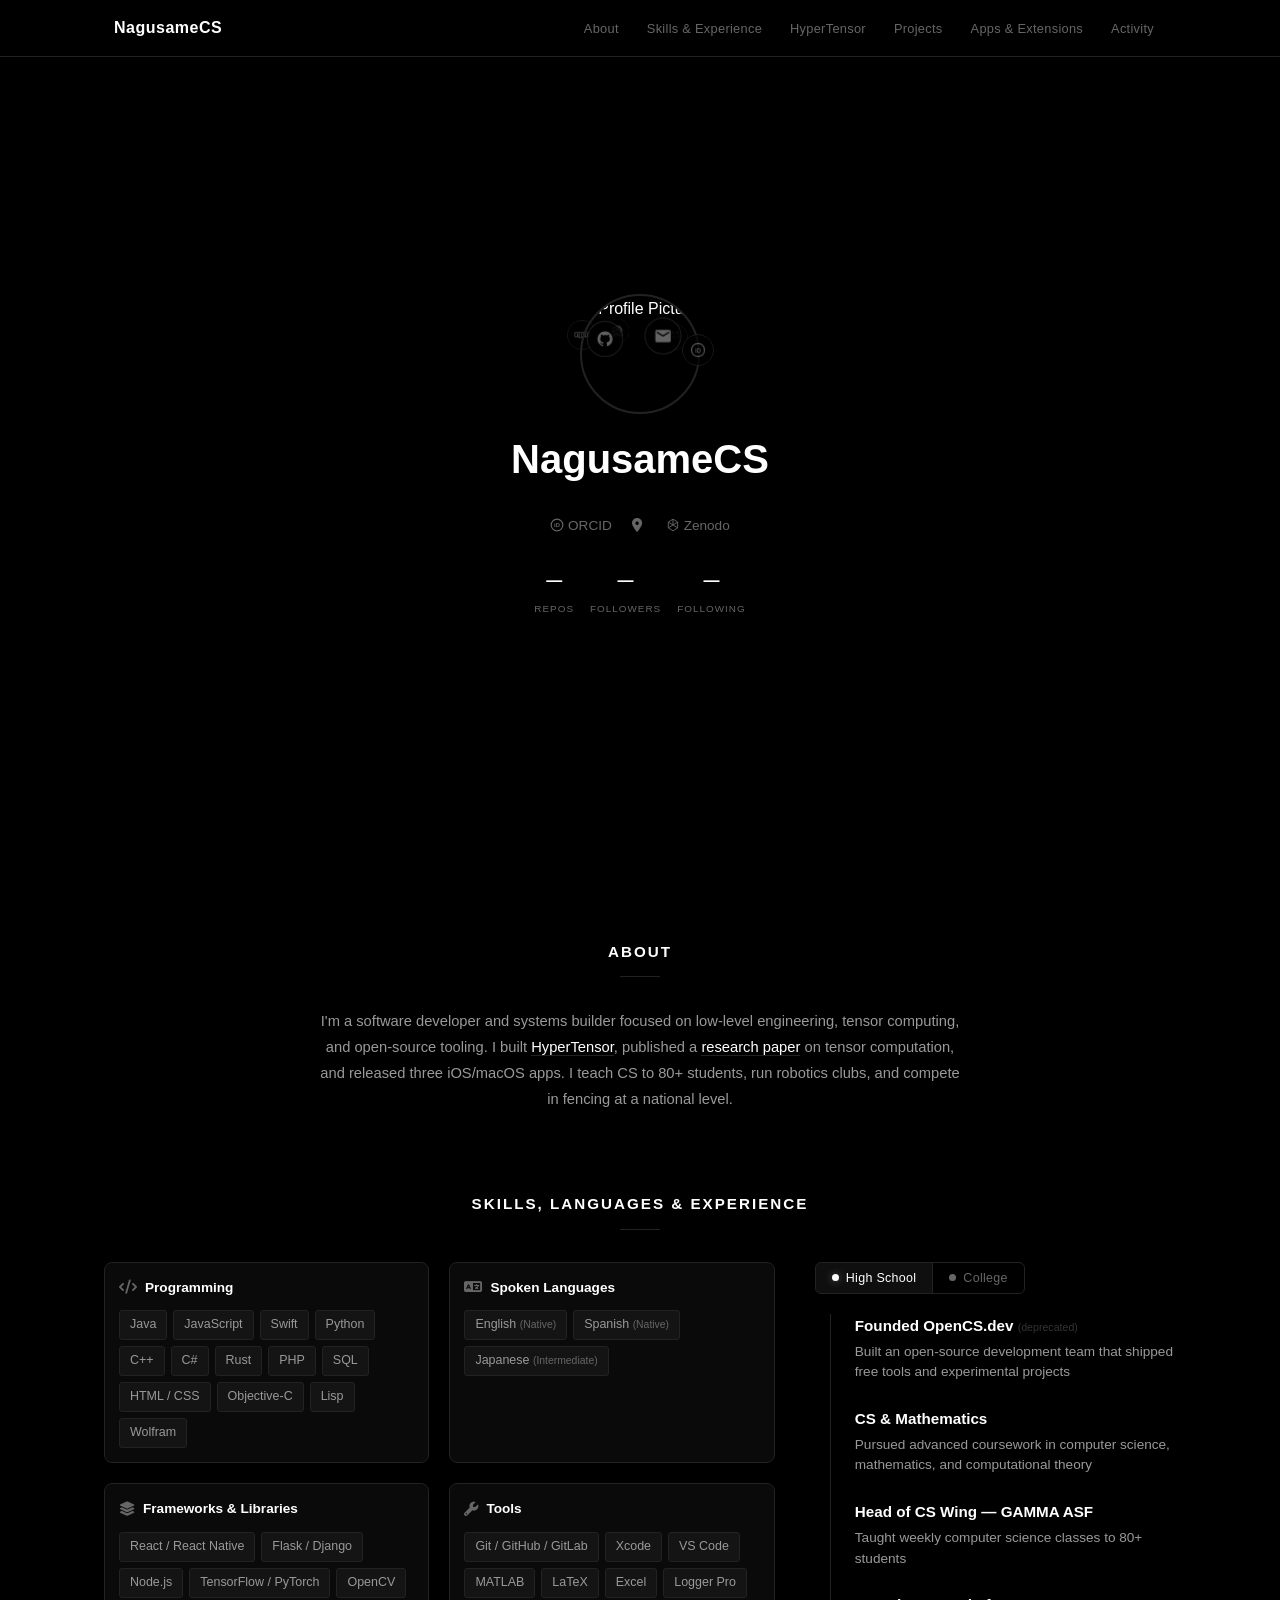
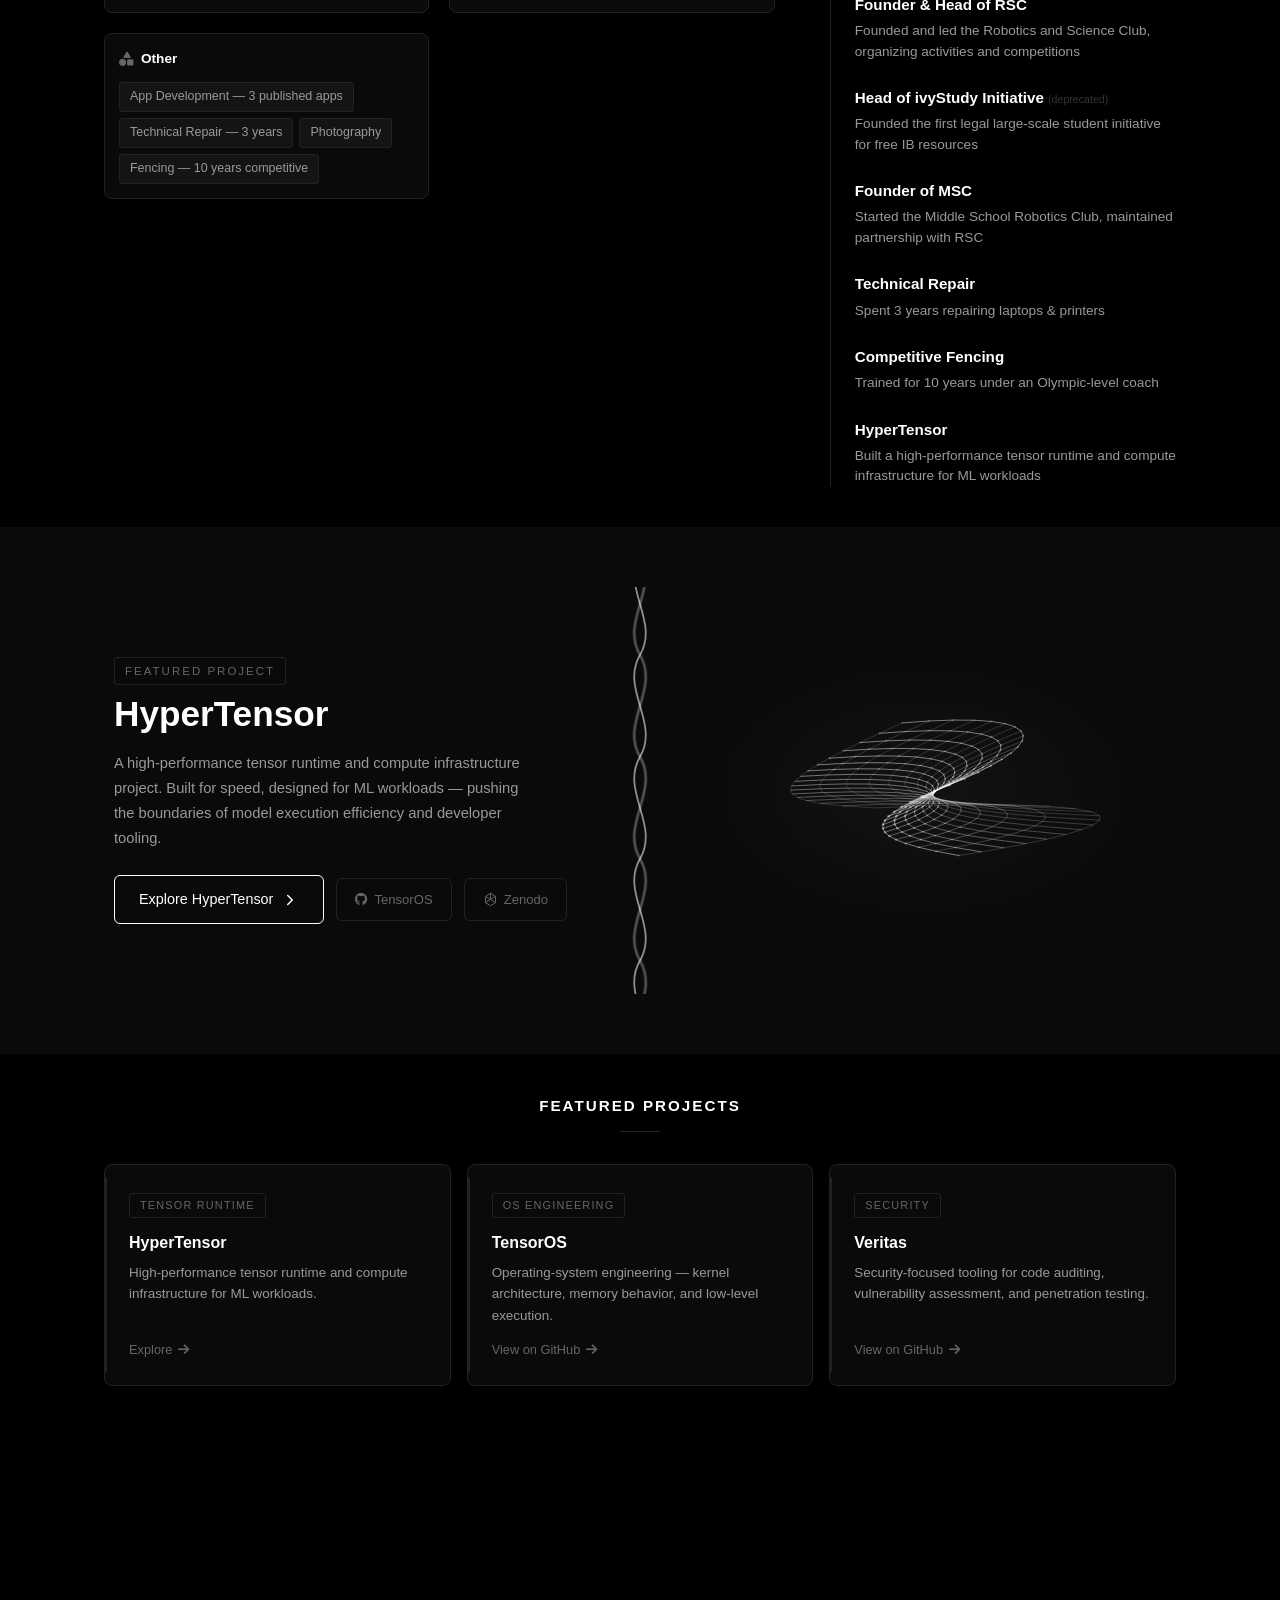
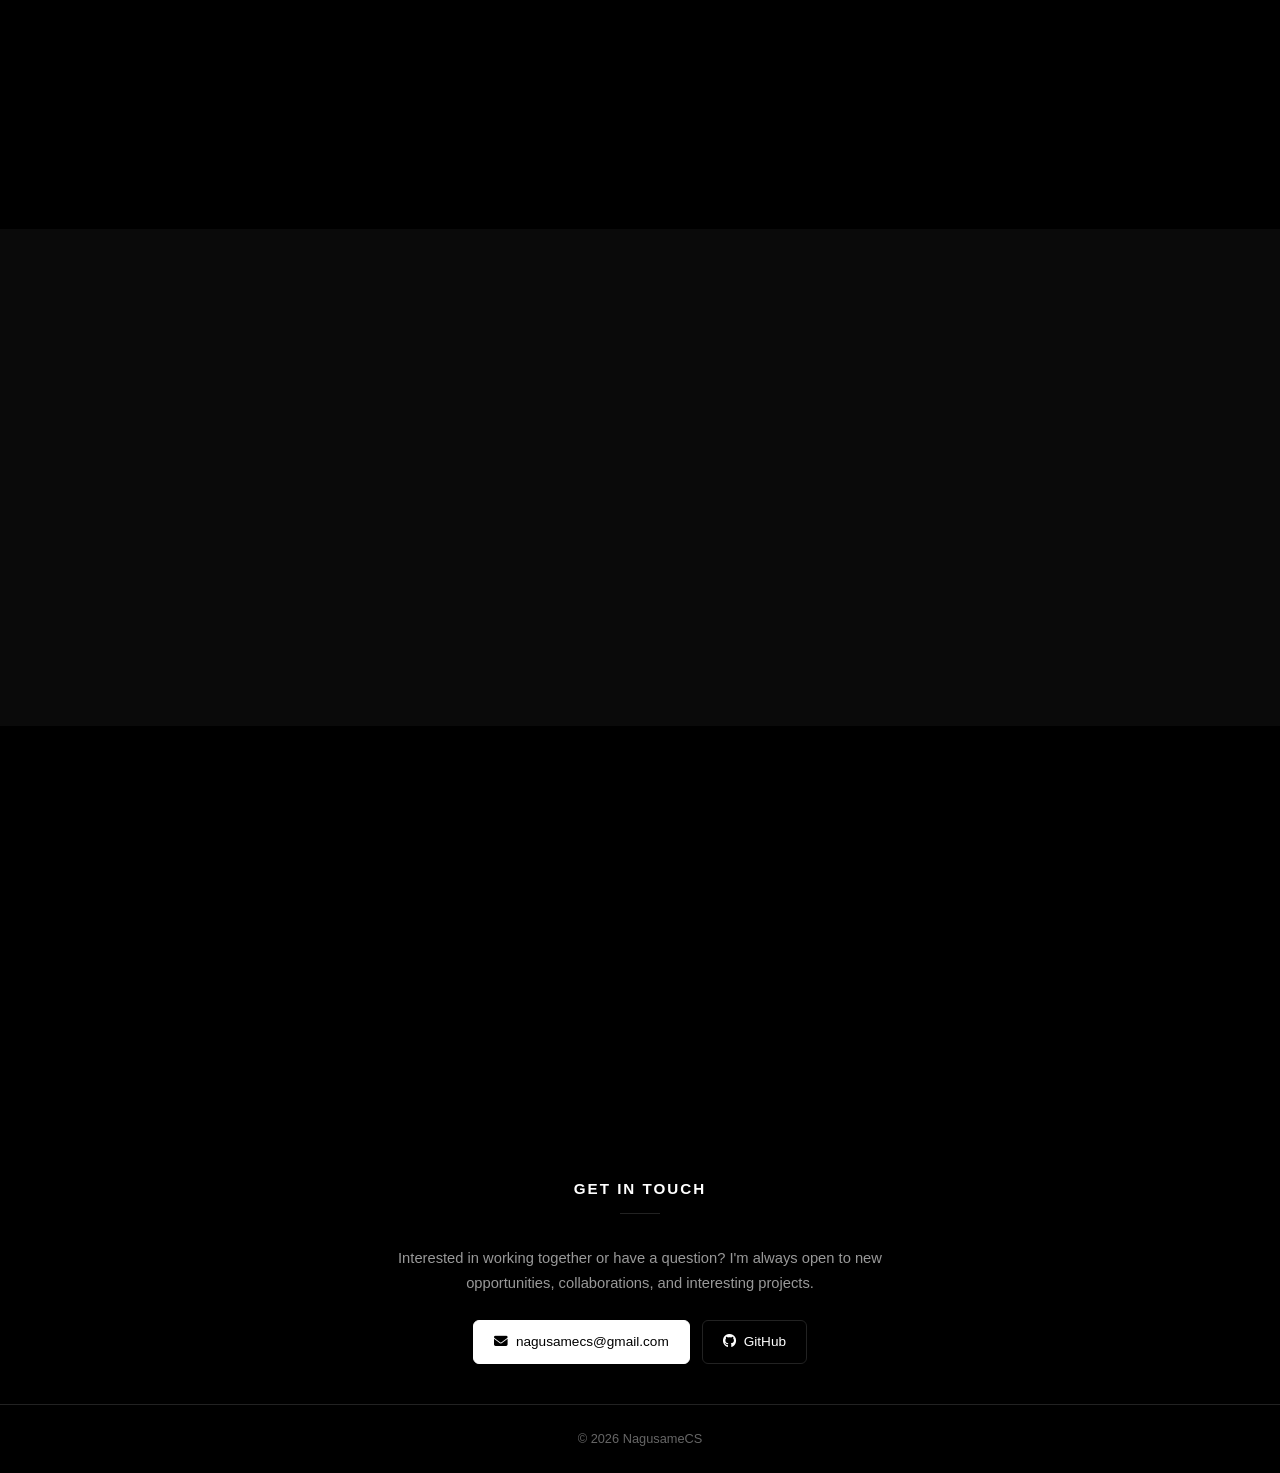
==== commit 5aaa44db: "fix: correct ORCID and Zenodo icons across all locations - ORCID: clean circle outline with 'iD' tex" ====
--- a/index.html
+++ b/index.html
@@ -56,16 +56,16 @@
             <svg viewBox="0 0 24 24" fill="currentColor" width="20" height="20"><path d="M16.361 10.26a.894.894 0 0 0-.558.47l-.072.148.001.207c0 .193.004.217.059.353.076.193.152.312.291.448.24.238.51.3.872.205a.86.86 0 0 0 .517-.436.752.752 0 0 0 .08-.498c-.064-.453-.33-.782-.724-.897a1.06 1.06 0 0 0-.466 0zm-9.203.005c-.305.096-.533.32-.65.639a1.187 1.187 0 0 0-.06.52c.057.309.31.59.598.667.362.095.632.033.872-.205.14-.136.215-.255.291-.448.055-.136.059-.16.059-.353l.001-.207-.072-.148a.894.894 0 0 0-.565-.472 1.02 1.02 0 0 0-.474.007Zm4.184 2c-.131.071-.223.25-.195.383.031.143.157.288.353.407.105.063.112.072.117.136.004.038-.01.146-.029.243-.02.094-.036.194-.036.222.002.074.07.195.143.253.064.052.076.054.255.059.164.005.198.001.264-.03.169-.082.212-.234.15-.525-.052-.243-.042-.28.087-.355.137-.08.281-.219.324-.314a.365.365 0 0 0-.175-.48.394.394 0 0 0-.181-.033c-.126 0-.207.03-.355.124l-.085.053-.053-.032c-.219-.13-.259-.145-.391-.143a.396.396 0 0 0-.193.032zm.39-2.195c-.373.036-.475.05-.654.086-.291.06-.68.195-.951.328-.94.46-1.589 1.226-1.787 2.114-.04.176-.045.234-.045.53 0 .294.005.357.043.524.264 1.16 1.332 2.017 2.714 2.173.3.033 1.596.033 1.896 0 1.11-.125 2.064-.727 2.493-1.571.114-.226.169-.372.22-.602.039-.167.044-.23.044-.523 0-.297-.005-.355-.045-.531-.288-1.29-1.539-2.304-3.072-2.497a6.873 6.873 0 0 0-.855-.031zm.645.937a3.283 3.283 0 0 1 1.44.514c.223.148.537.458.671.662.166.251.26.508.303.82.02.143.01.251-.043.482-.08.345-.332.705-.672.957a3.115 3.115 0 0 1-.689.348c-.382.122-.632.144-1.525.138-.582-.006-.686-.01-.853-.042-.57-.107-1.022-.334-1.35-.68-.264-.28-.385-.535-.45-.946-.03-.192.025-.509.137-.776.136-.326.488-.73.836-.963.403-.269.934-.46 1.422-.512.187-.02.586-.02.773-.002zm-5.503-11a1.653 1.653 0 0 0-.683.298C5.617.74 5.173 1.666 4.985 2.819c-.07.436-.119 1.04-.119 1.503 0 .544.064 1.24.155 1.721.02.107.031.202.023.208a8.12 8.12 0 0 1-.187.152 5.324 5.324 0 0 0-.949 1.02 5.49 5.49 0 0 0-.94 2.339 6.625 6.625 0 0 0-.023 1.357c.091.78.325 1.438.727 2.04l.13.195-.037.064c-.269.452-.498 1.105-.605 1.732-.084.496-.095.629-.095 1.294 0 .67.009.803.088 1.266.095.555.288 1.143.503 1.534.071.128.243.393.264.407.007.003-.014.067-.046.141a7.405 7.405 0 0 0-.548 1.873c-.062.417-.071.552-.071.991 0 .56.031.832.148 1.279L3.42 24h1.478l-.05-.091c-.297-.552-.325-1.575-.068-2.597.117-.472.25-.819.498-1.296l.148-.29v-.177c0-.165-.003-.184-.057-.293a.915.915 0 0 0-.194-.25 1.74 1.74 0 0 1-.385-.543c-.424-.92-.506-2.286-.208-3.451.124-.486.329-.918.544-1.154a.787.787 0 0 0 .223-.531c0-.195-.07-.355-.224-.522a3.136 3.136 0 0 1-.817-1.729c-.14-.96.114-2.005.69-2.834.563-.814 1.353-1.336 2.237-1.475.199-.033.57-.028.776.01.226.04.367.028.512-.041.179-.085.268-.19.374-.431.093-.215.165-.333.36-.576.234-.29.46-.489.822-.729.413-.27.884-.467 1.352-.561.17-.035.25-.04.569-.04.319 0 .398.005.569.04a4.07 4.07 0 0 1 1.914.997c.117.109.398.457.488.602.034.057.095.177.132.267.105.241.195.346.374.43.14.068.286.082.503.045.343-.058.607-.053.943.016 1.144.23 2.14 1.173 2.581 2.437.385 1.108.276 2.267-.296 3.153-.097.15-.193.27-.333.419-.301.322-.301.722-.001 1.053.493.539.801 1.866.708 3.036-.062.772-.26 1.463-.533 1.854a2.096 2.096 0 0 1-.224.258.916.916 0 0 0-.194.25c-.054.109-.057.128-.057.293v.178l.148.29c.248.476.38.823.498 1.295.253 1.008.231 2.01-.059 2.581a.845.845 0 0 0-.044.098c0 .006.329.009.732.009h.73l.02-.074c.117-.447.148-.72.148-1.279 0-.44-.009-.574-.071-.991a7.405 7.405 0 0 0-.548-1.873c-.032-.074-.053-.138-.046-.141.021-.014.193-.28.264-.407.215-.39.408-.979.503-1.534.079-.463.088-.596.088-1.266 0-.665-.011-.798-.095-1.294a6.083 6.083 0 0 0-.605-1.732l-.037-.064.131-.194c.402-.604.636-1.262.727-2.04a6.625 6.625 0 0 0-.024-1.358 5.512 5.512 0 0 0-.939-2.339 5.325 5.325 0 0 0-.95-1.02 8.097 8.097 0 0 1-.186-.152.692.692 0 0 1 .023-.208c.208-1.087.201-2.443-.017-3.503-.19-.924-.535-1.658-.98-2.082-.354-.338-.716-.482-1.15-.455-.996.059-1.8 1.205-2.116 3.01a6.805 6.805 0 0 0-.097.726c0 .036-.007.066-.015.066a.96.96 0 0 1-.149-.078A4.857 4.857 0 0 0 12 3.03c-.832 0-1.687.243-2.456.698a.958.958 0 0 1-.148.078c-.008 0-.015-.03-.015-.066a6.71 6.71 0 0 0-.097-.725C8.997 1.392 8.337.319 7.46.048a2.096 2.096 0 0 0-.585-.041z"/></svg>
           </a>
           <a href="https://orcid.org/0009-0006-2398-0162" target="_blank" class="social-btn" title="ORCID" aria-label="ORCID" data-social="orcid">
-            <svg viewBox="0 0 24 24" fill="currentColor" width="20" height="20"><path d="M12 0C5.372 0 0 5.372 0 12s5.372 12 12 12 12-5.372 12-12S18.628 0 12 0zM7.369 4.378c.525 0 .947.431.947.947s-.422.947-.947.947a.95.95 0 0 1-.947-.947c0-.525.422-.947.947-.947zm-.722 3.038h1.444v10.041H6.647V7.416zm3.562 0h3.9c3.712 0 5.344 2.653 5.344 5.025 0 2.578-2.016 5.025-5.325 5.025h-3.919V7.416zm1.444 1.303v7.444h2.297c3.272 0 4.022-2.484 4.022-3.722 0-2.016-1.284-3.722-3.903-3.722h-2.416z"/></svg>
+            <svg viewBox="0 0 24 24" fill="none" width="20" height="20"><circle cx="12" cy="12" r="10" stroke="currentColor" stroke-width="2"/><text x="12" y="16" text-anchor="middle" font-size="9" font-weight="700" font-family="Arial,sans-serif" fill="currentColor">iD</text></svg>
           </a>
         </div>
       </div>
       <h1 id="display-name">NagusameCS</h1>
       <p id="bio" class="hero-bio"></p>
       <div id="hero-meta" class="hero-meta">
-        <span><svg class="orcid-icon" viewBox="0 0 24 24" fill="none" width="14" height="14"><circle cx="12" cy="12" r="11" stroke="currentColor" stroke-width="2"/><path d="M7 7h2.5c2 0 3.5 1 3.5 3s-1.5 3-3.5 3H8.5L11 17H8.5L6 10V7h1zm.5 4.5H9c1 0 2-.5 2-1.5S10 8.5 9 8.5H7.5v3z" fill="currentColor"/></svg> <a href="https://orcid.org/0009-0006-2398-0162" target="_blank">ORCID</a></span>
+        <span><svg class="orcid-icon" viewBox="0 0 24 24" fill="none" width="14" height="14"><circle cx="12" cy="12" r="10" stroke="currentColor" stroke-width="2"/><text x="12" y="16" text-anchor="middle" font-size="10" font-weight="700" font-family="Arial,sans-serif" fill="currentColor">iD</text></svg> <a href="https://orcid.org/0009-0006-2398-0162" target="_blank">ORCID</a></span>
         <span id="location"><i class="fas fa-map-marker-alt"></i> <span></span></span>
-        <span><svg class="zenodo-icon" viewBox="0 0 24 24" fill="none" stroke="currentColor" stroke-width="1.6" width="14" height="14"><path d="M3 8l4-4h10l4 4v8l-4 4H7l-4-4V8z"/><path d="M3 8l4-4v4l-4 4M21 8l-4-4v4l4 4M12 4v6l-5 5M12 10l5 5"/></svg> <a href="https://zenodo.org/records/20077378" target="_blank">Zenodo</a></span>
+        <span><svg class="zenodo-icon" viewBox="0 0 24 24" fill="none" stroke="currentColor" stroke-width="1.6" width="14" height="14"><path d="M12 2l-8 5v10l8 5 8-5V7l-8-5z"/><path d="M12 2v10M4 7l8 5 8-5M4 17l8-5 8 5"/></svg> <a href="https://zenodo.org/records/20077378" target="_blank">Zenodo</a></span>
       </div>
       <div class="hero-stats" id="hero-stats">
         <div class="stat"><span class="stat-num" id="stat-repos">—</span><span class="stat-label">Repos</span></div>
@@ -252,7 +252,7 @@
           <i class="fab fa-github"></i> TensorOS
         </a>
         <a href="https://zenodo.org/records/20077378" target="_blank" class="hypertensor-cta-secondary">
-          <svg class="zenodo-icon" viewBox="0 0 24 24" fill="none" stroke="currentColor" stroke-width="1.6" width="15" height="15"><path d="M3 8l4-4h10l4 4v8l-4 4H7l-4-4V8z"/><path d="M3 8l4-4v4l-4 4M21 8l-4-4v4l4 4M12 4v6l-5 5M12 10l5 5"/></svg> Zenodo
+          <svg class="zenodo-icon" viewBox="0 0 24 24" fill="none" stroke="currentColor" stroke-width="1.6" width="15" height="15"><path d="M12 2l-8 5v10l8 5 8-5V7l-8-5z"/><path d="M12 2v10M4 7l8 5 8-5M4 17l8-5 8 5"/></svg> Zenodo
         </a>
         </div>
       </div>
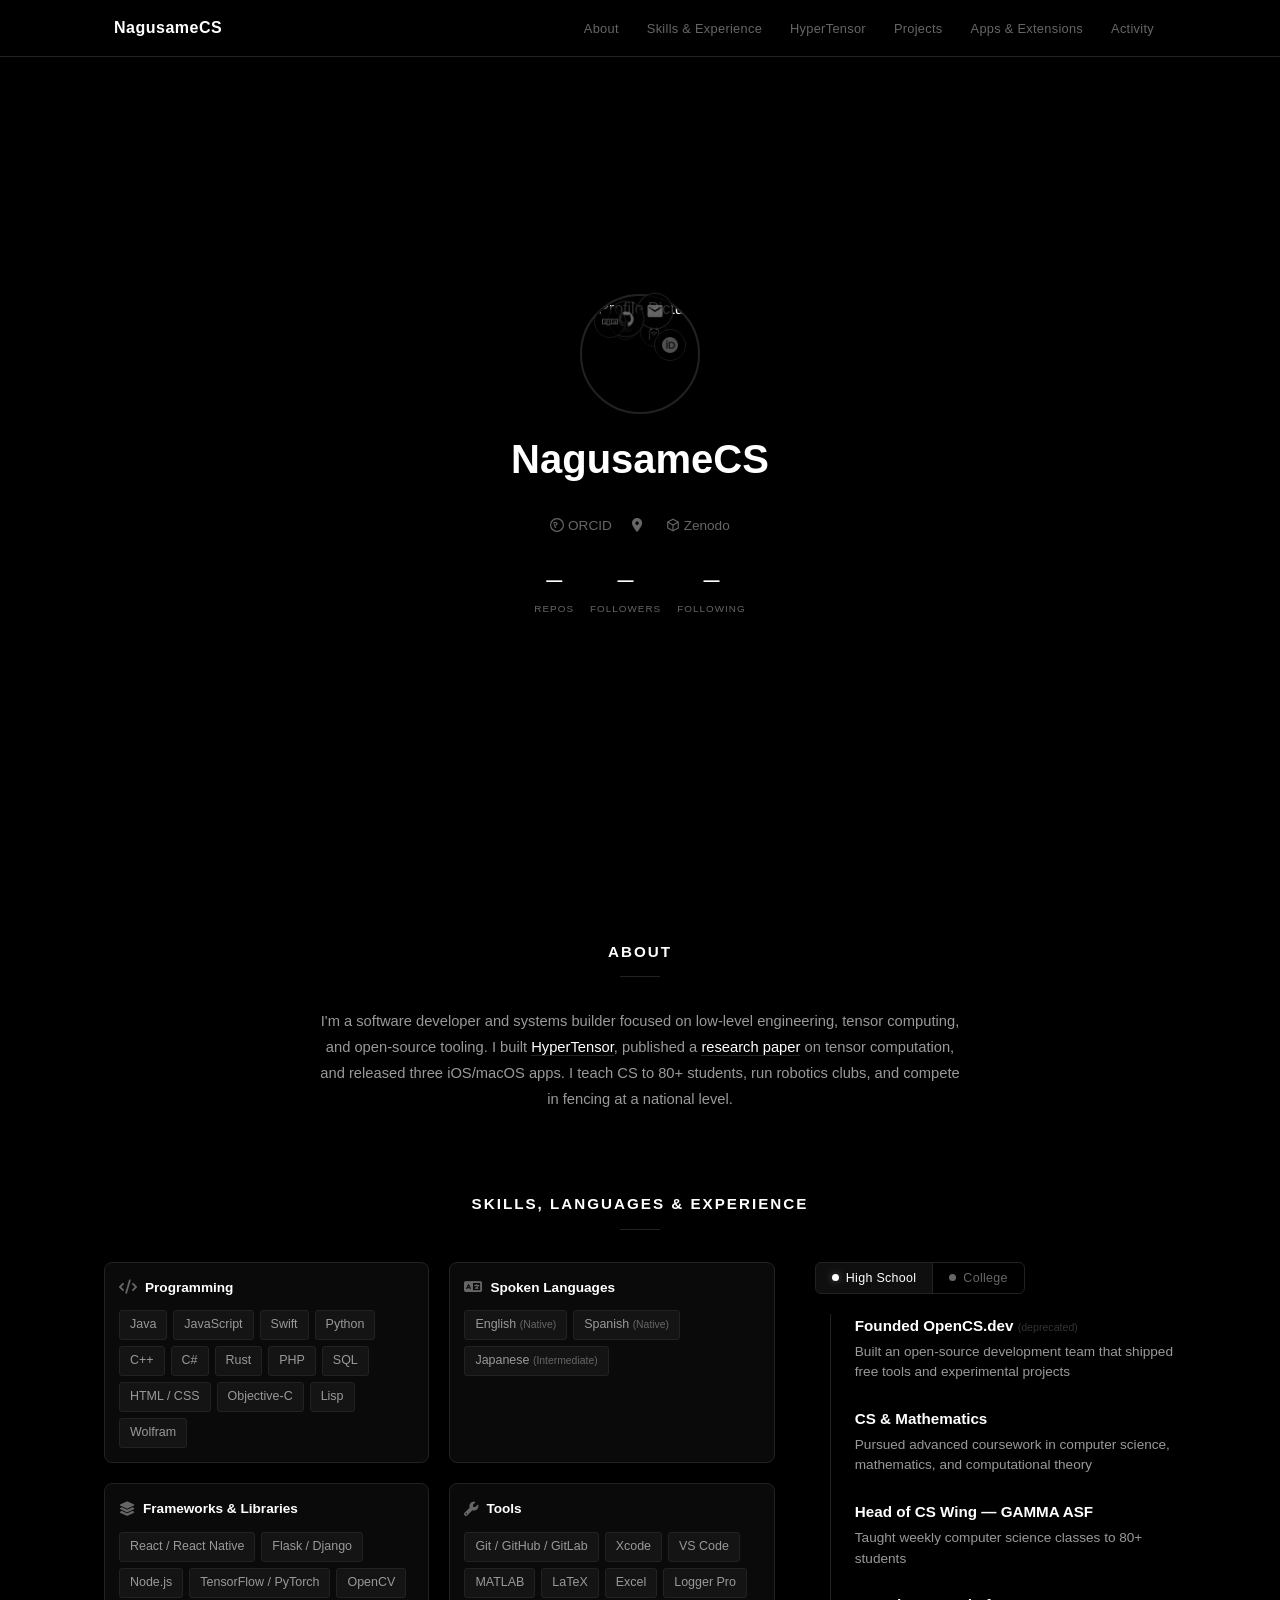
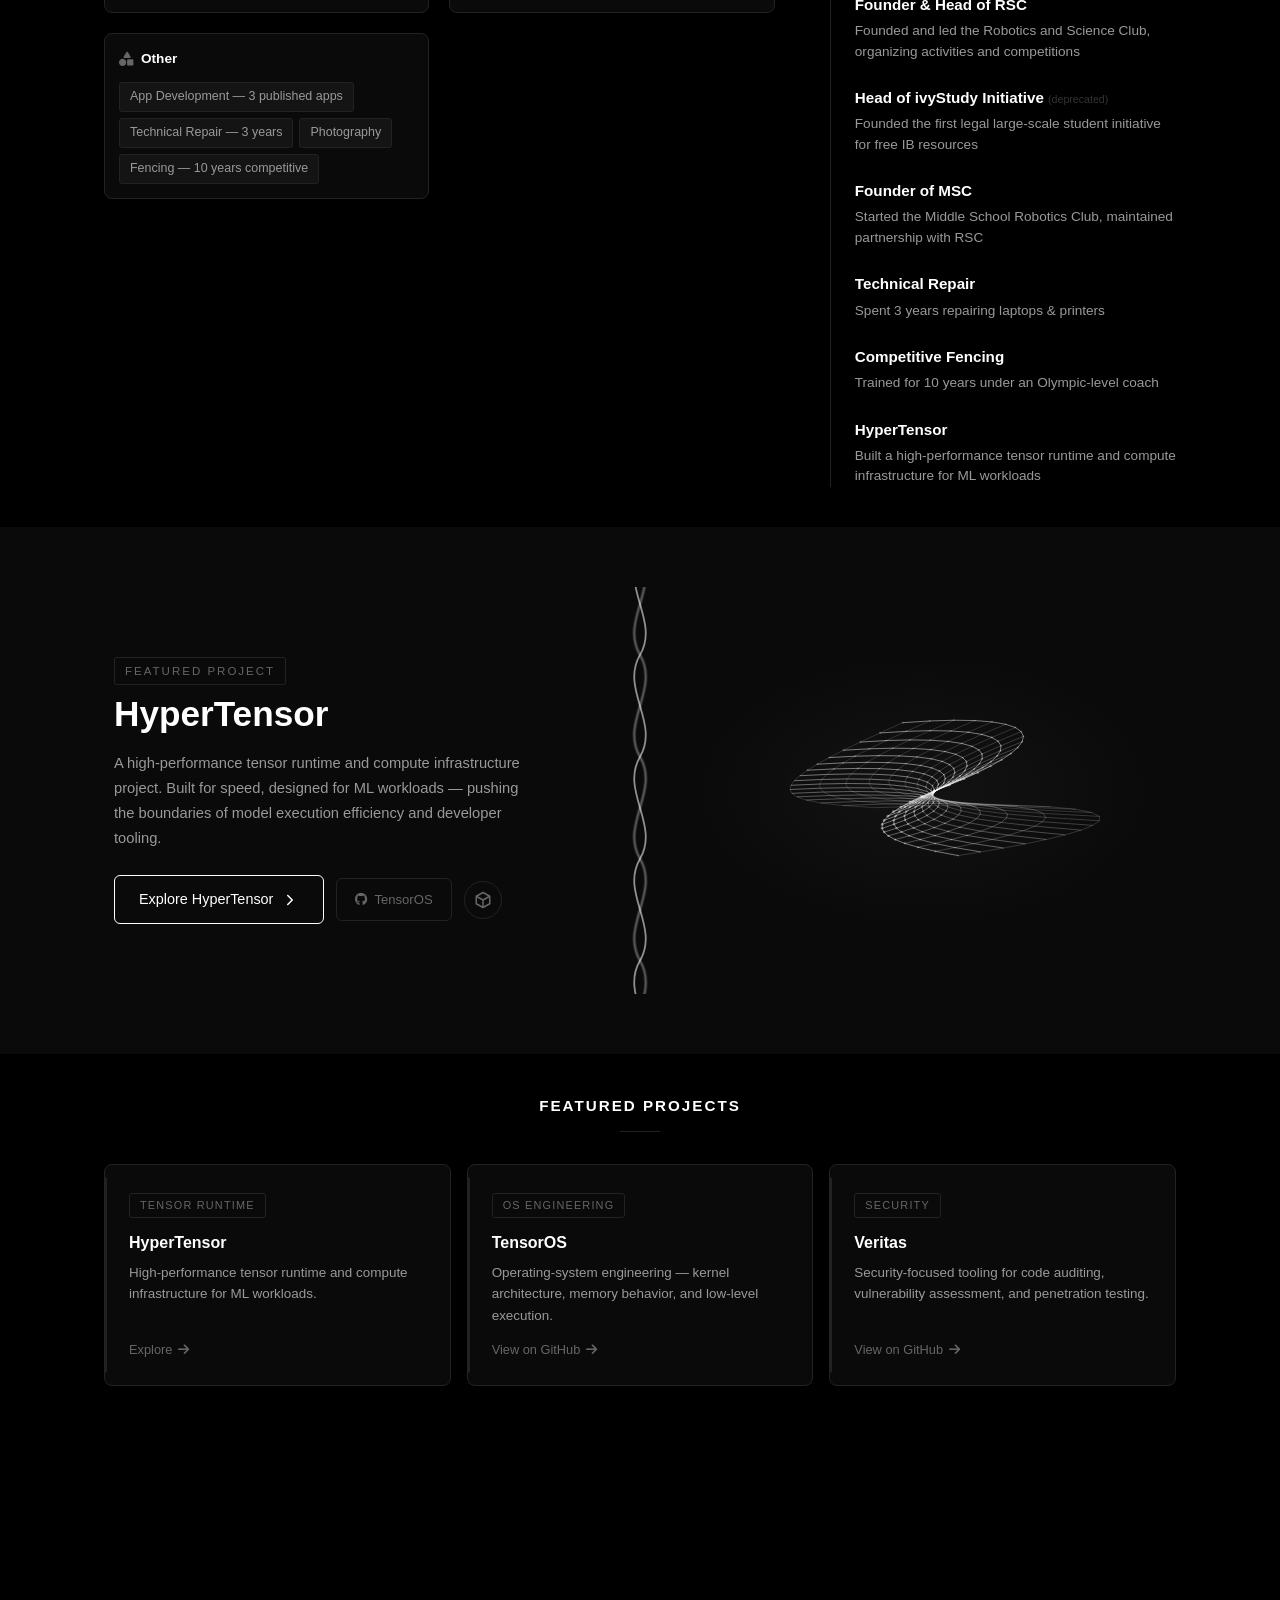
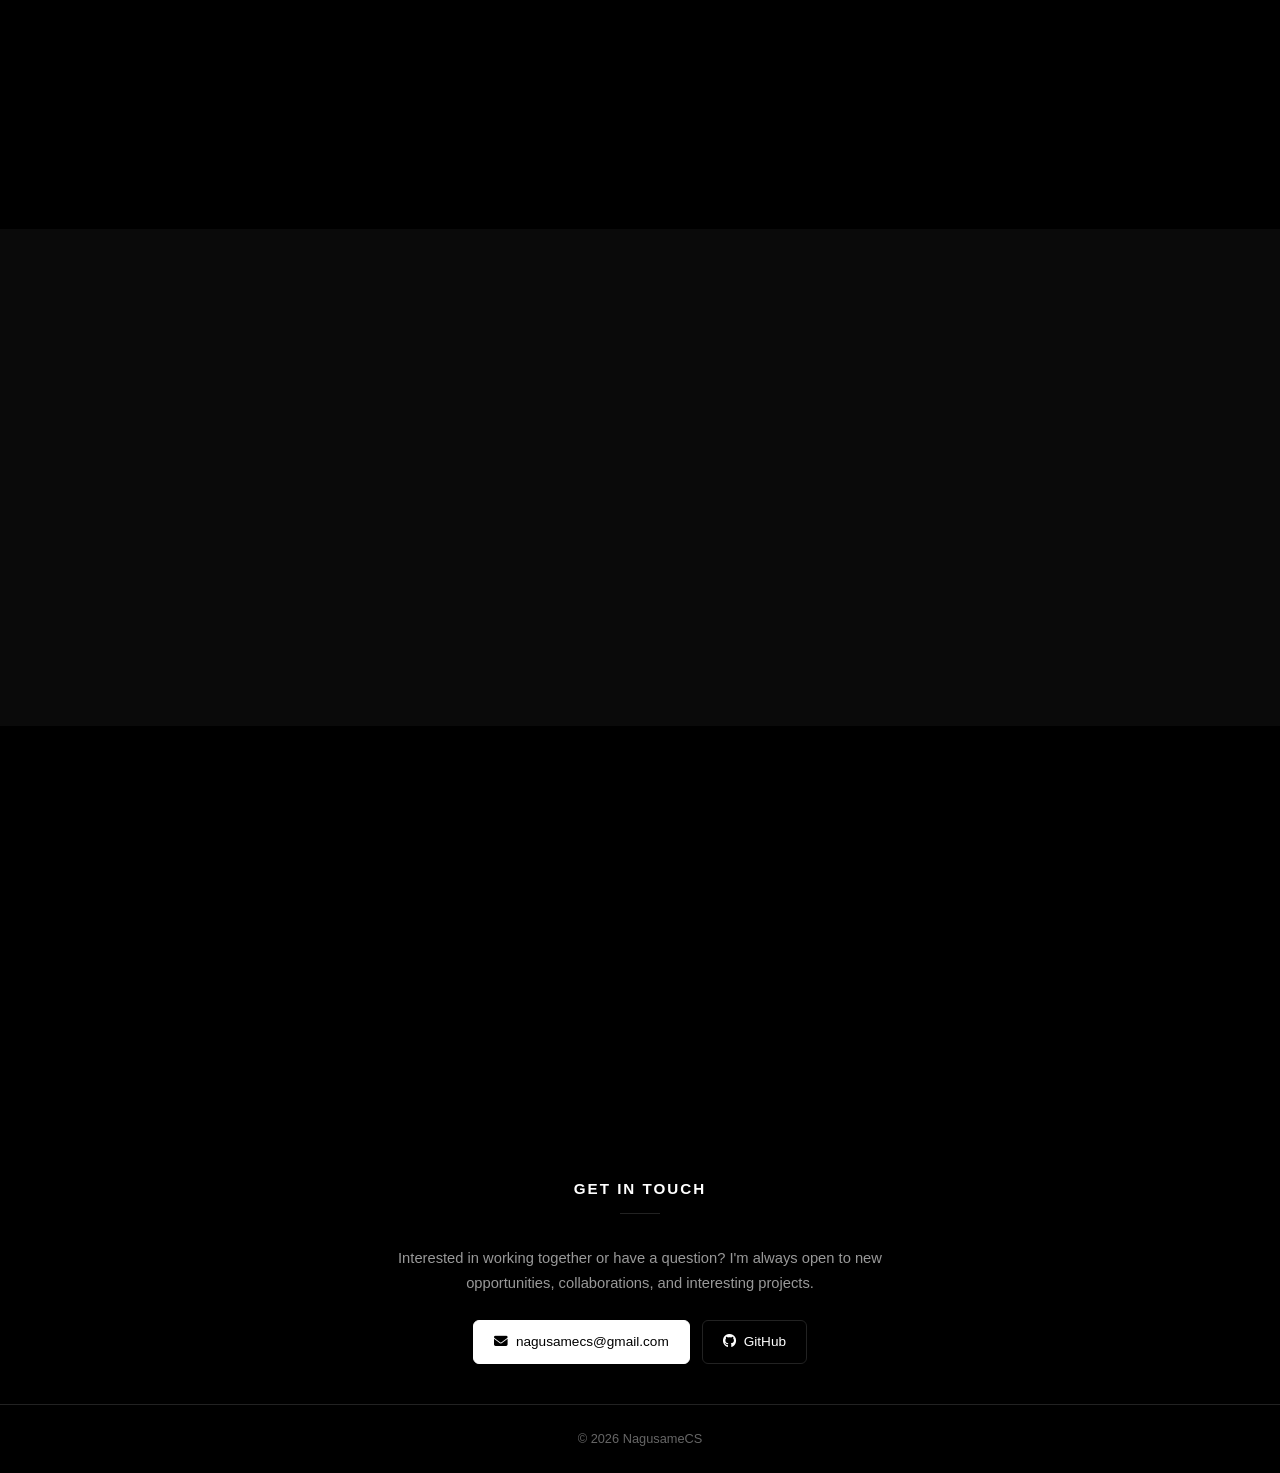
==== commit 8086ea35: "fix: proper Zenodo isometric cube icon, Hypertensor Zenodo as circular icon button - Zenodo icon: cl" ====
--- a/index.html
+++ b/index.html
@@ -56,16 +56,16 @@
             <svg viewBox="0 0 24 24" fill="currentColor" width="20" height="20"><path d="M16.361 10.26a.894.894 0 0 0-.558.47l-.072.148.001.207c0 .193.004.217.059.353.076.193.152.312.291.448.24.238.51.3.872.205a.86.86 0 0 0 .517-.436.752.752 0 0 0 .08-.498c-.064-.453-.33-.782-.724-.897a1.06 1.06 0 0 0-.466 0zm-9.203.005c-.305.096-.533.32-.65.639a1.187 1.187 0 0 0-.06.52c.057.309.31.59.598.667.362.095.632.033.872-.205.14-.136.215-.255.291-.448.055-.136.059-.16.059-.353l.001-.207-.072-.148a.894.894 0 0 0-.565-.472 1.02 1.02 0 0 0-.474.007Zm4.184 2c-.131.071-.223.25-.195.383.031.143.157.288.353.407.105.063.112.072.117.136.004.038-.01.146-.029.243-.02.094-.036.194-.036.222.002.074.07.195.143.253.064.052.076.054.255.059.164.005.198.001.264-.03.169-.082.212-.234.15-.525-.052-.243-.042-.28.087-.355.137-.08.281-.219.324-.314a.365.365 0 0 0-.175-.48.394.394 0 0 0-.181-.033c-.126 0-.207.03-.355.124l-.085.053-.053-.032c-.219-.13-.259-.145-.391-.143a.396.396 0 0 0-.193.032zm.39-2.195c-.373.036-.475.05-.654.086-.291.06-.68.195-.951.328-.94.46-1.589 1.226-1.787 2.114-.04.176-.045.234-.045.53 0 .294.005.357.043.524.264 1.16 1.332 2.017 2.714 2.173.3.033 1.596.033 1.896 0 1.11-.125 2.064-.727 2.493-1.571.114-.226.169-.372.22-.602.039-.167.044-.23.044-.523 0-.297-.005-.355-.045-.531-.288-1.29-1.539-2.304-3.072-2.497a6.873 6.873 0 0 0-.855-.031zm.645.937a3.283 3.283 0 0 1 1.44.514c.223.148.537.458.671.662.166.251.26.508.303.82.02.143.01.251-.043.482-.08.345-.332.705-.672.957a3.115 3.115 0 0 1-.689.348c-.382.122-.632.144-1.525.138-.582-.006-.686-.01-.853-.042-.57-.107-1.022-.334-1.35-.68-.264-.28-.385-.535-.45-.946-.03-.192.025-.509.137-.776.136-.326.488-.73.836-.963.403-.269.934-.46 1.422-.512.187-.02.586-.02.773-.002zm-5.503-11a1.653 1.653 0 0 0-.683.298C5.617.74 5.173 1.666 4.985 2.819c-.07.436-.119 1.04-.119 1.503 0 .544.064 1.24.155 1.721.02.107.031.202.023.208a8.12 8.12 0 0 1-.187.152 5.324 5.324 0 0 0-.949 1.02 5.49 5.49 0 0 0-.94 2.339 6.625 6.625 0 0 0-.023 1.357c.091.78.325 1.438.727 2.04l.13.195-.037.064c-.269.452-.498 1.105-.605 1.732-.084.496-.095.629-.095 1.294 0 .67.009.803.088 1.266.095.555.288 1.143.503 1.534.071.128.243.393.264.407.007.003-.014.067-.046.141a7.405 7.405 0 0 0-.548 1.873c-.062.417-.071.552-.071.991 0 .56.031.832.148 1.279L3.42 24h1.478l-.05-.091c-.297-.552-.325-1.575-.068-2.597.117-.472.25-.819.498-1.296l.148-.29v-.177c0-.165-.003-.184-.057-.293a.915.915 0 0 0-.194-.25 1.74 1.74 0 0 1-.385-.543c-.424-.92-.506-2.286-.208-3.451.124-.486.329-.918.544-1.154a.787.787 0 0 0 .223-.531c0-.195-.07-.355-.224-.522a3.136 3.136 0 0 1-.817-1.729c-.14-.96.114-2.005.69-2.834.563-.814 1.353-1.336 2.237-1.475.199-.033.57-.028.776.01.226.04.367.028.512-.041.179-.085.268-.19.374-.431.093-.215.165-.333.36-.576.234-.29.46-.489.822-.729.413-.27.884-.467 1.352-.561.17-.035.25-.04.569-.04.319 0 .398.005.569.04a4.07 4.07 0 0 1 1.914.997c.117.109.398.457.488.602.034.057.095.177.132.267.105.241.195.346.374.43.14.068.286.082.503.045.343-.058.607-.053.943.016 1.144.23 2.14 1.173 2.581 2.437.385 1.108.276 2.267-.296 3.153-.097.15-.193.27-.333.419-.301.322-.301.722-.001 1.053.493.539.801 1.866.708 3.036-.062.772-.26 1.463-.533 1.854a2.096 2.096 0 0 1-.224.258.916.916 0 0 0-.194.25c-.054.109-.057.128-.057.293v.178l.148.29c.248.476.38.823.498 1.295.253 1.008.231 2.01-.059 2.581a.845.845 0 0 0-.044.098c0 .006.329.009.732.009h.73l.02-.074c.117-.447.148-.72.148-1.279 0-.44-.009-.574-.071-.991a7.405 7.405 0 0 0-.548-1.873c-.032-.074-.053-.138-.046-.141.021-.014.193-.28.264-.407.215-.39.408-.979.503-1.534.079-.463.088-.596.088-1.266 0-.665-.011-.798-.095-1.294a6.083 6.083 0 0 0-.605-1.732l-.037-.064.131-.194c.402-.604.636-1.262.727-2.04a6.625 6.625 0 0 0-.024-1.358 5.512 5.512 0 0 0-.939-2.339 5.325 5.325 0 0 0-.95-1.02 8.097 8.097 0 0 1-.186-.152.692.692 0 0 1 .023-.208c.208-1.087.201-2.443-.017-3.503-.19-.924-.535-1.658-.98-2.082-.354-.338-.716-.482-1.15-.455-.996.059-1.8 1.205-2.116 3.01a6.805 6.805 0 0 0-.097.726c0 .036-.007.066-.015.066a.96.96 0 0 1-.149-.078A4.857 4.857 0 0 0 12 3.03c-.832 0-1.687.243-2.456.698a.958.958 0 0 1-.148.078c-.008 0-.015-.03-.015-.066a6.71 6.71 0 0 0-.097-.725C8.997 1.392 8.337.319 7.46.048a2.096 2.096 0 0 0-.585-.041z"/></svg>
           </a>
           <a href="https://orcid.org/0009-0006-2398-0162" target="_blank" class="social-btn" title="ORCID" aria-label="ORCID" data-social="orcid">
-            <svg viewBox="0 0 24 24" fill="none" width="20" height="20"><circle cx="12" cy="12" r="10" stroke="currentColor" stroke-width="2"/><text x="12" y="16" text-anchor="middle" font-size="9" font-weight="700" font-family="Arial,sans-serif" fill="currentColor">iD</text></svg>
+            <svg viewBox="0 0 24 24" fill="currentColor" width="20" height="20"><path d="M12 0C5.372 0 0 5.372 0 12s5.372 12 12 12 12-5.372 12-12S18.628 0 12 0zM7.369 4.378c.525 0 .947.431.947.947s-.422.947-.947.947a.95.95 0 0 1-.947-.947c0-.525.422-.947.947-.947zm-.722 3.038h1.444v10.041H6.647V7.416zm3.562 0h3.9c3.712 0 5.344 2.653 5.344 5.025 0 2.578-2.016 5.025-5.325 5.025h-3.919V7.416zm1.444 1.303v7.444h2.297c3.272 0 4.022-2.484 4.022-3.722 0-2.016-1.284-3.722-3.903-3.722h-2.416z"/></svg>
           </a>
         </div>
       </div>
       <h1 id="display-name">NagusameCS</h1>
       <p id="bio" class="hero-bio"></p>
       <div id="hero-meta" class="hero-meta">
-        <span><svg class="orcid-icon" viewBox="0 0 24 24" fill="none" width="14" height="14"><circle cx="12" cy="12" r="10" stroke="currentColor" stroke-width="2"/><text x="12" y="16" text-anchor="middle" font-size="10" font-weight="700" font-family="Arial,sans-serif" fill="currentColor">iD</text></svg> <a href="https://orcid.org/0009-0006-2398-0162" target="_blank">ORCID</a></span>
+        <span><svg class="orcid-icon" viewBox="0 0 24 24" fill="none" width="14" height="14"><circle cx="12" cy="12" r="11" stroke="currentColor" stroke-width="2"/><path d="M7 7h2.5c2 0 3.5 1 3.5 3s-1.5 3-3.5 3H8.5L11 17H8.5L6 10V7h1zm.5 4.5H9c1 0 2-.5 2-1.5S10 8.5 9 8.5H7.5v3z" fill="currentColor"/></svg> <a href="https://orcid.org/0009-0006-2398-0162" target="_blank">ORCID</a></span>
         <span id="location"><i class="fas fa-map-marker-alt"></i> <span></span></span>
-        <span><svg class="zenodo-icon" viewBox="0 0 24 24" fill="none" stroke="currentColor" stroke-width="1.6" width="14" height="14"><path d="M12 2l-8 5v10l8 5 8-5V7l-8-5z"/><path d="M12 2v10M4 7l8 5 8-5M4 17l8-5 8 5"/></svg> <a href="https://zenodo.org/records/20077378" target="_blank">Zenodo</a></span>
+        <span><svg class="zenodo-icon" viewBox="0 0 24 24" fill="none" stroke="currentColor" stroke-width="2" width="14" height="14"><path d="M12 2L3 7v10l9 5 9-5V7L12 2z" stroke-linejoin="round"/><path d="M12 12L3 7M12 12l9-5M12 12v10" stroke-linejoin="round"/></svg> <a href="https://zenodo.org/records/20077378" target="_blank">Zenodo</a></span>
       </div>
       <div class="hero-stats" id="hero-stats">
         <div class="stat"><span class="stat-num" id="stat-repos">—</span><span class="stat-label">Repos</span></div>
@@ -251,8 +251,8 @@
         <a href="https://github.com/NagusameCS/TensorOS" target="_blank" class="hypertensor-cta-secondary">
           <i class="fab fa-github"></i> TensorOS
         </a>
-        <a href="https://zenodo.org/records/20077378" target="_blank" class="hypertensor-cta-secondary">
-          <svg class="zenodo-icon" viewBox="0 0 24 24" fill="none" stroke="currentColor" stroke-width="1.6" width="15" height="15"><path d="M12 2l-8 5v10l8 5 8-5V7l-8-5z"/><path d="M12 2v10M4 7l8 5 8-5M4 17l8-5 8 5"/></svg> Zenodo
+        <a href="https://zenodo.org/records/20077378" target="_blank" class="hypertensor-cta-icon" title="Zenodo" aria-label="Zenodo Paper">
+          <svg viewBox="0 0 24 24" fill="none" stroke="currentColor" stroke-width="2" width="18" height="18"><path d="M12 2L3 7v10l9 5 9-5V7L12 2z" stroke-linejoin="round"/><path d="M12 12L3 7M12 12l9-5M12 12v10" stroke-linejoin="round"/></svg>
         </a>
         </div>
       </div>
--- a/assets/css/style.css
+++ b/assets/css/style.css
@@ -2582,6 +2582,26 @@
   color: var(--text-primary);
 }
 
+.hypertensor-cta-icon {
+  display: inline-flex;
+  align-items: center;
+  justify-content: center;
+  width: 38px;
+  height: 38px;
+  border-radius: 50%;
+  border: 1px solid var(--border);
+  color: var(--text-muted);
+  text-decoration: none;
+  transition: all 0.3s ease;
+  flex-shrink: 0;
+}
+
+.hypertensor-cta-icon:hover {
+  border-color: #555;
+  color: var(--text-primary);
+  background: rgba(255,255,255,0.06);
+}
+
 .hypertensor-cta .chevron-icon {
   width: 18px;
   height: 18px;
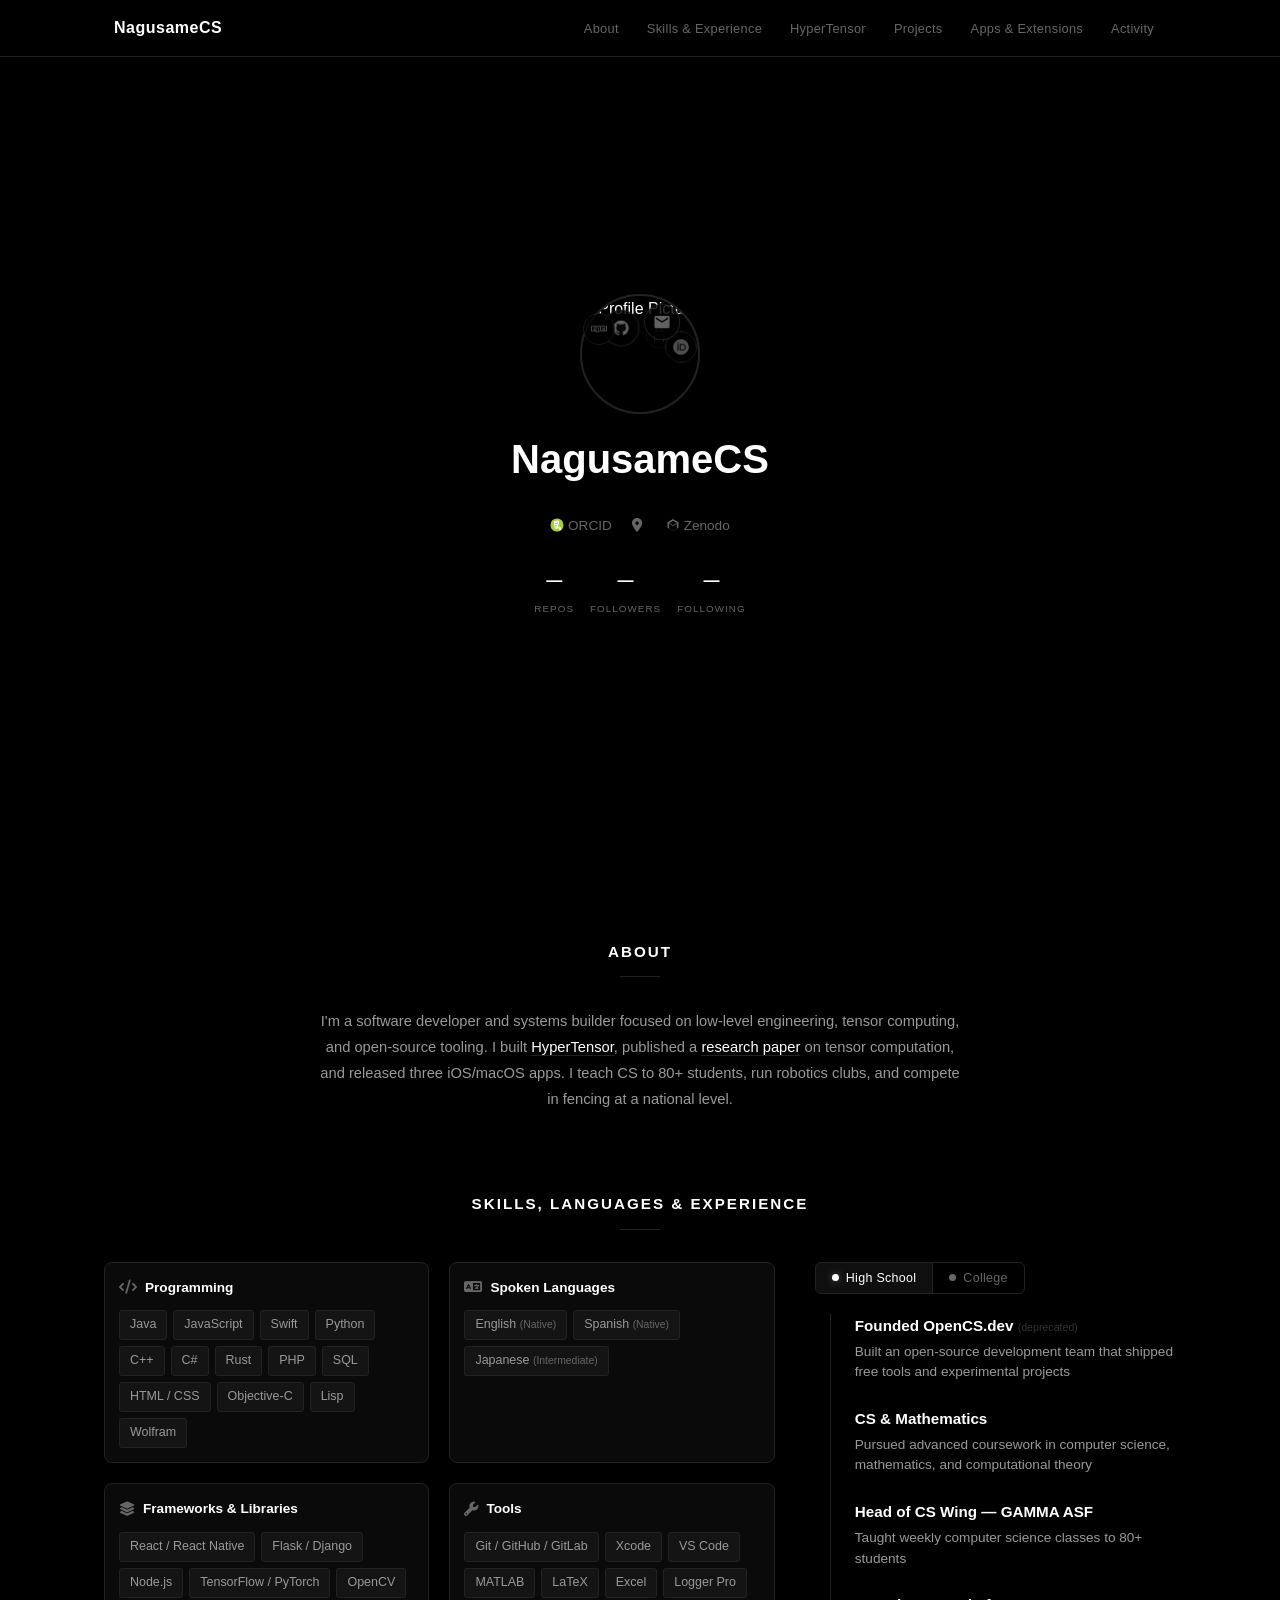
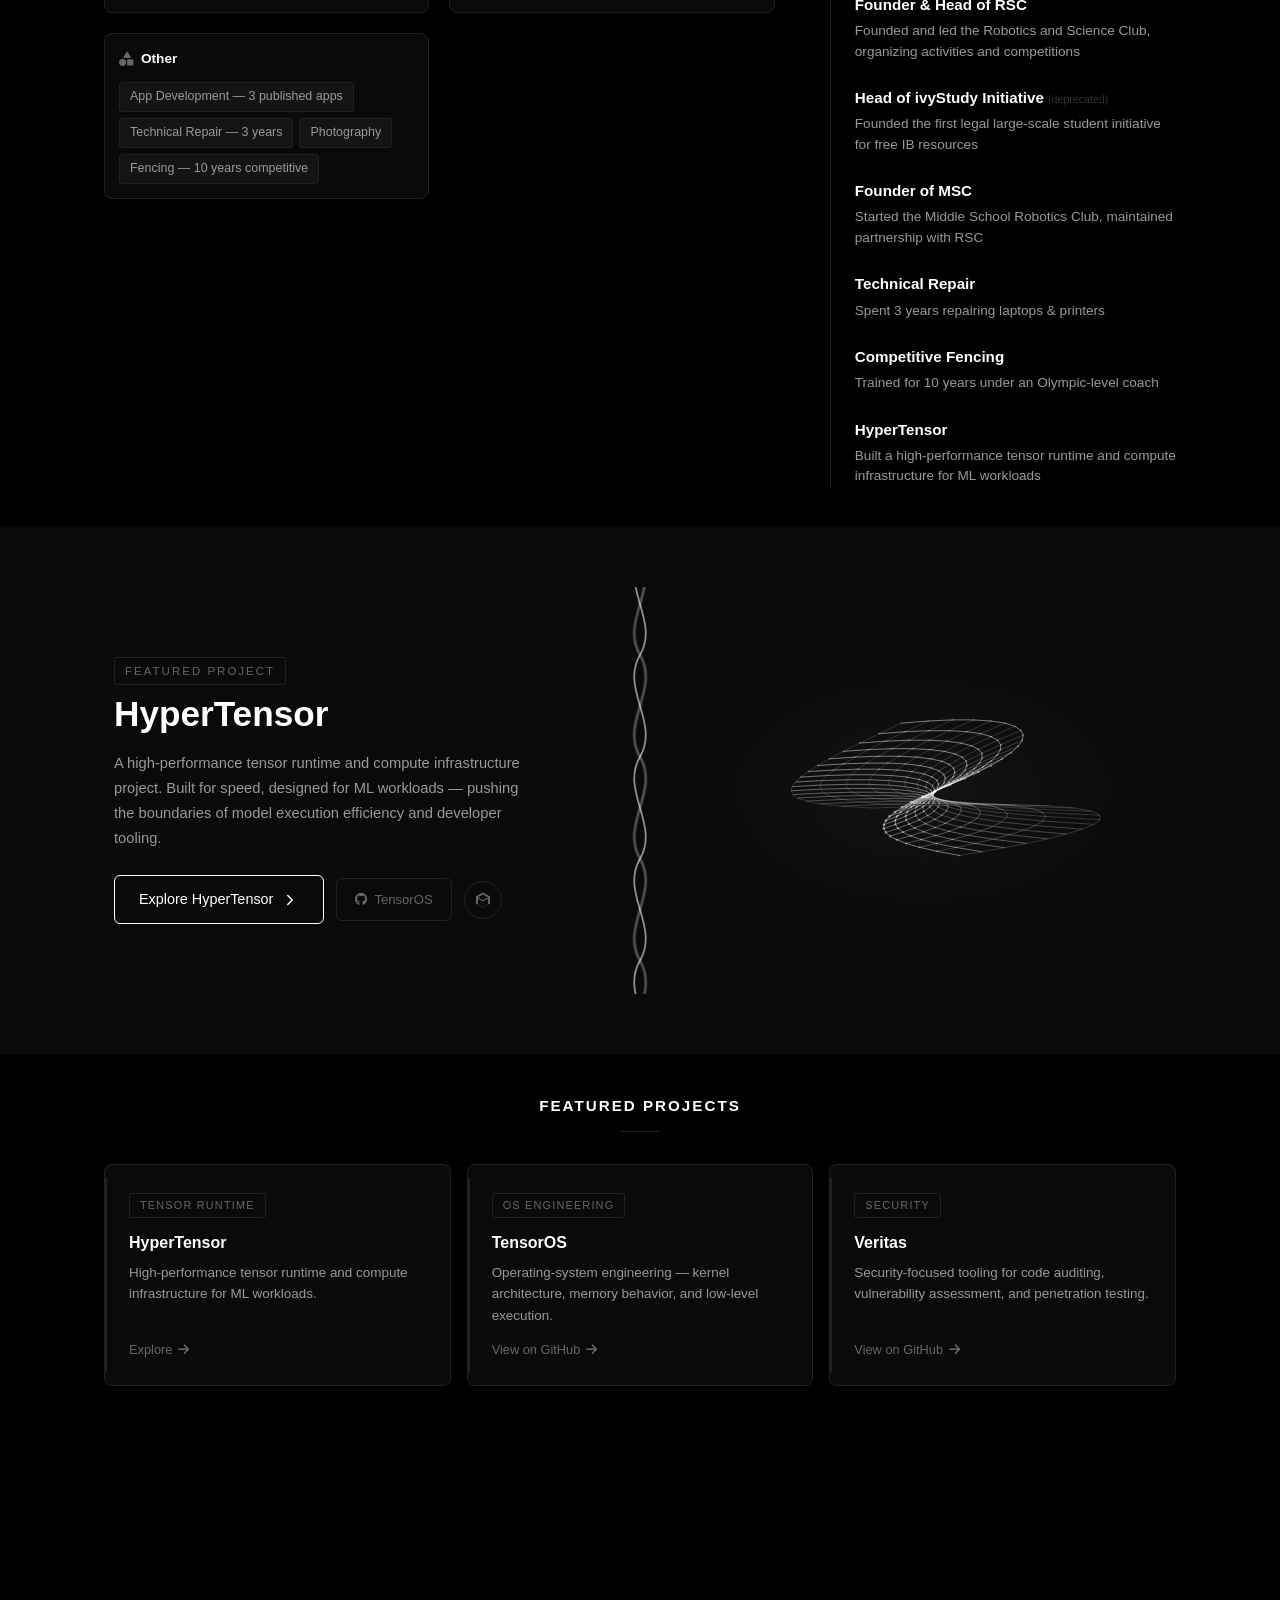
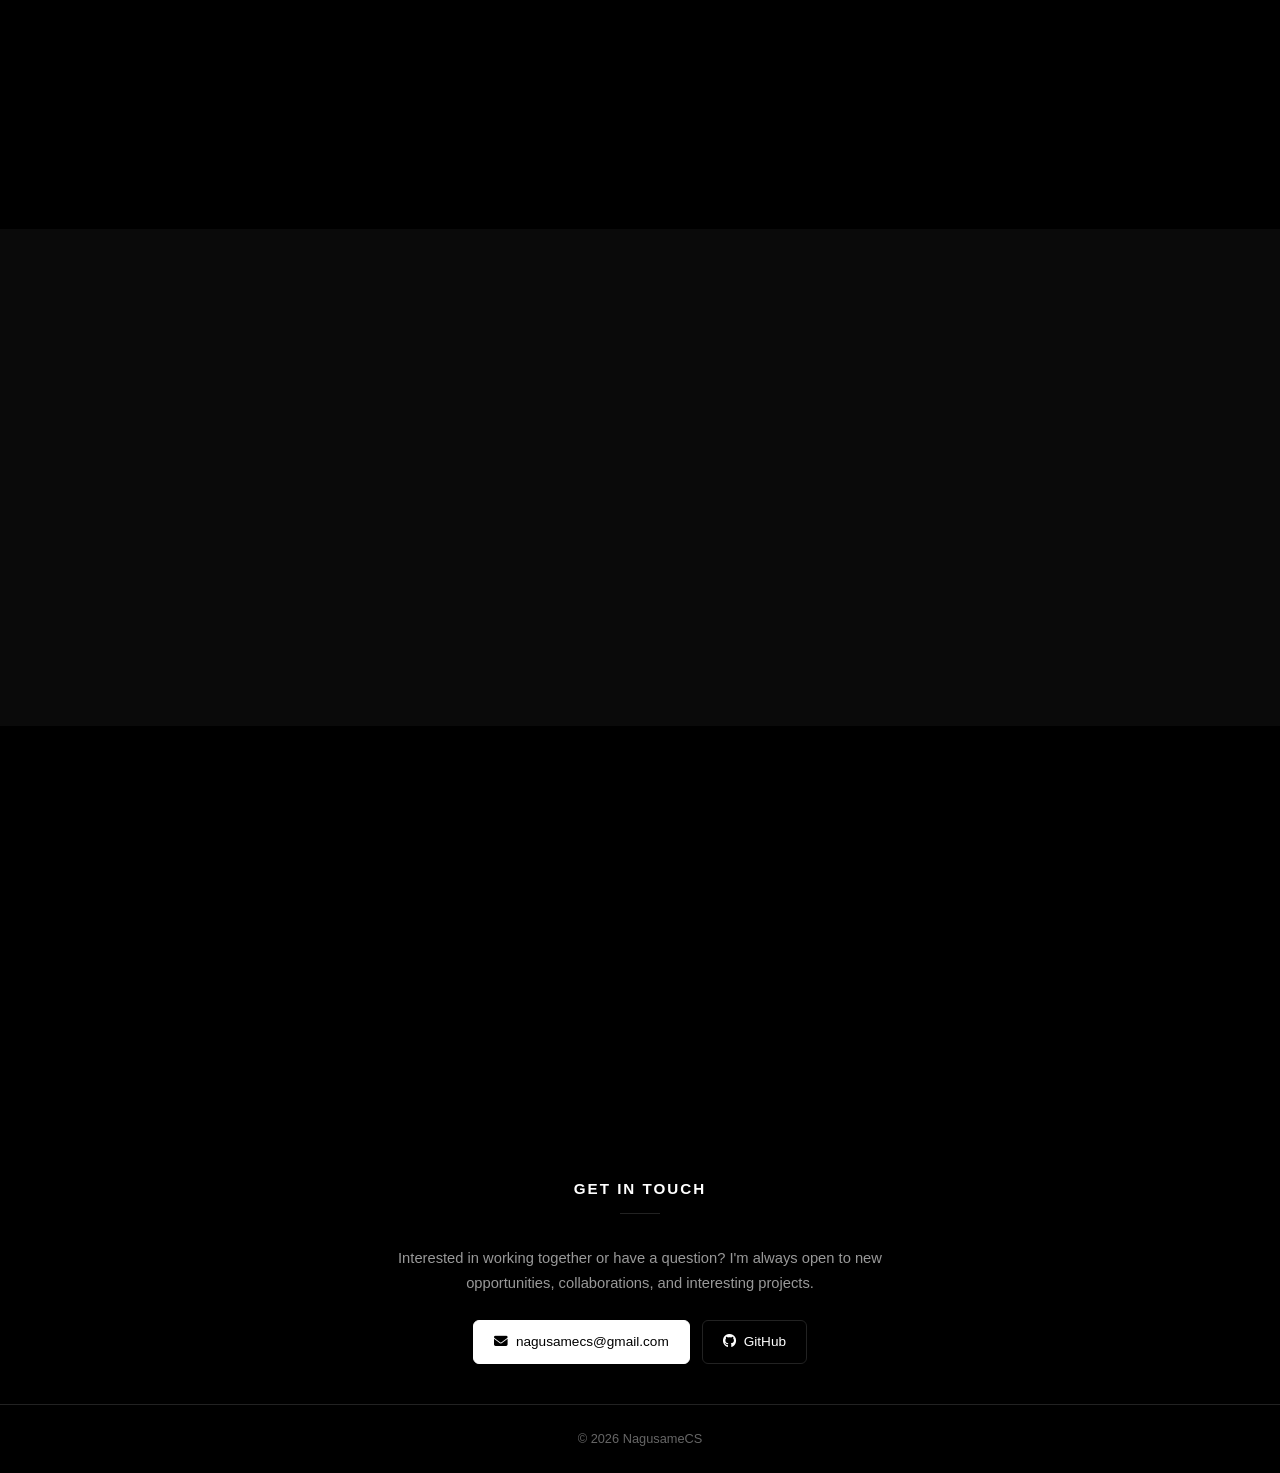
==== commit 5ca98c22: "fix: real ORCID (green #A6CE39) and Zenodo (filled isometric cube) icons - ORCID: official green cir" ====
--- a/index.html
+++ b/index.html
@@ -63,9 +63,9 @@
       <h1 id="display-name">NagusameCS</h1>
       <p id="bio" class="hero-bio"></p>
       <div id="hero-meta" class="hero-meta">
-        <span><svg class="orcid-icon" viewBox="0 0 24 24" fill="none" width="14" height="14"><circle cx="12" cy="12" r="11" stroke="currentColor" stroke-width="2"/><path d="M7 7h2.5c2 0 3.5 1 3.5 3s-1.5 3-3.5 3H8.5L11 17H8.5L6 10V7h1zm.5 4.5H9c1 0 2-.5 2-1.5S10 8.5 9 8.5H7.5v3z" fill="currentColor"/></svg> <a href="https://orcid.org/0009-0006-2398-0162" target="_blank">ORCID</a></span>
+        <span><svg class="orcid-icon" viewBox="0 0 256 256" width="14" height="14"><circle cx="128" cy="128" r="120" fill="#A6CE39"/><path d="M86 57h19c26 0 40 14 40 34 0 22-16 35-38 35H94l13 72H86L73 92V57h13zm4 30v29h8c17 0 25-10 25-15 0-8-6-15-21-15H90zm112 80c-13 0-23-8-26-8-4 0-11 12-16 22-4 8-11 17-14 17-3 0-4-3-4-5 0-14 17-78 22-99 2-7 3-13 3-19 0-9-3-16-8-21-6-6-15-9-26-9-13 0-25 4-36 9l4 17c7-4 15-7 23-7 6 0 10 3 10 9 0 3-1 7-2 12l-17 79c-2 11-4 20-4 26 0 8 3 12 9 12 8 0 19-11 23-17h1c9-15 21-35 28-35 7 0 4 14-1 34-4 17-9 35 10 35 6 0 13-4 18-10l-1-13z" fill="#fff"/></svg> <a href="https://orcid.org/0009-0006-2398-0162" target="_blank">ORCID</a></span>
         <span id="location"><i class="fas fa-map-marker-alt"></i> <span></span></span>
-        <span><svg class="zenodo-icon" viewBox="0 0 24 24" fill="none" stroke="currentColor" stroke-width="2" width="14" height="14"><path d="M12 2L3 7v10l9 5 9-5V7L12 2z" stroke-linejoin="round"/><path d="M12 12L3 7M12 12l9-5M12 12v10" stroke-linejoin="round"/></svg> <a href="https://zenodo.org/records/20077378" target="_blank">Zenodo</a></span>
+        <span><svg class="zenodo-icon" viewBox="0 0 256 256" fill="currentColor" width="14" height="14"><path d="M128 20L28 78v100l100 58 100-58V78L128 20zm0 28l72 42-72 42-72-42 72-42zm-72 58l72 42v84l-72-42v-84zm144 0v84l-72 42v-84l72-42z"/></svg> <a href="https://zenodo.org/records/20077378" target="_blank">Zenodo</a></span>
       </div>
       <div class="hero-stats" id="hero-stats">
         <div class="stat"><span class="stat-num" id="stat-repos">—</span><span class="stat-label">Repos</span></div>
@@ -252,7 +252,7 @@
           <i class="fab fa-github"></i> TensorOS
         </a>
         <a href="https://zenodo.org/records/20077378" target="_blank" class="hypertensor-cta-icon" title="Zenodo" aria-label="Zenodo Paper">
-          <svg viewBox="0 0 24 24" fill="none" stroke="currentColor" stroke-width="2" width="18" height="18"><path d="M12 2L3 7v10l9 5 9-5V7L12 2z" stroke-linejoin="round"/><path d="M12 12L3 7M12 12l9-5M12 12v10" stroke-linejoin="round"/></svg>
+          <svg viewBox="0 0 256 256" fill="currentColor" width="18" height="18"><path d="M128 20L28 78v100l100 58 100-58V78L128 20zm0 28l72 42-72 42-72-42 72-42zm-72 58l72 42v84l-72-42v-84zm144 0v84l-72 42v-84l72-42z"/></svg>
         </a>
         </div>
       </div>
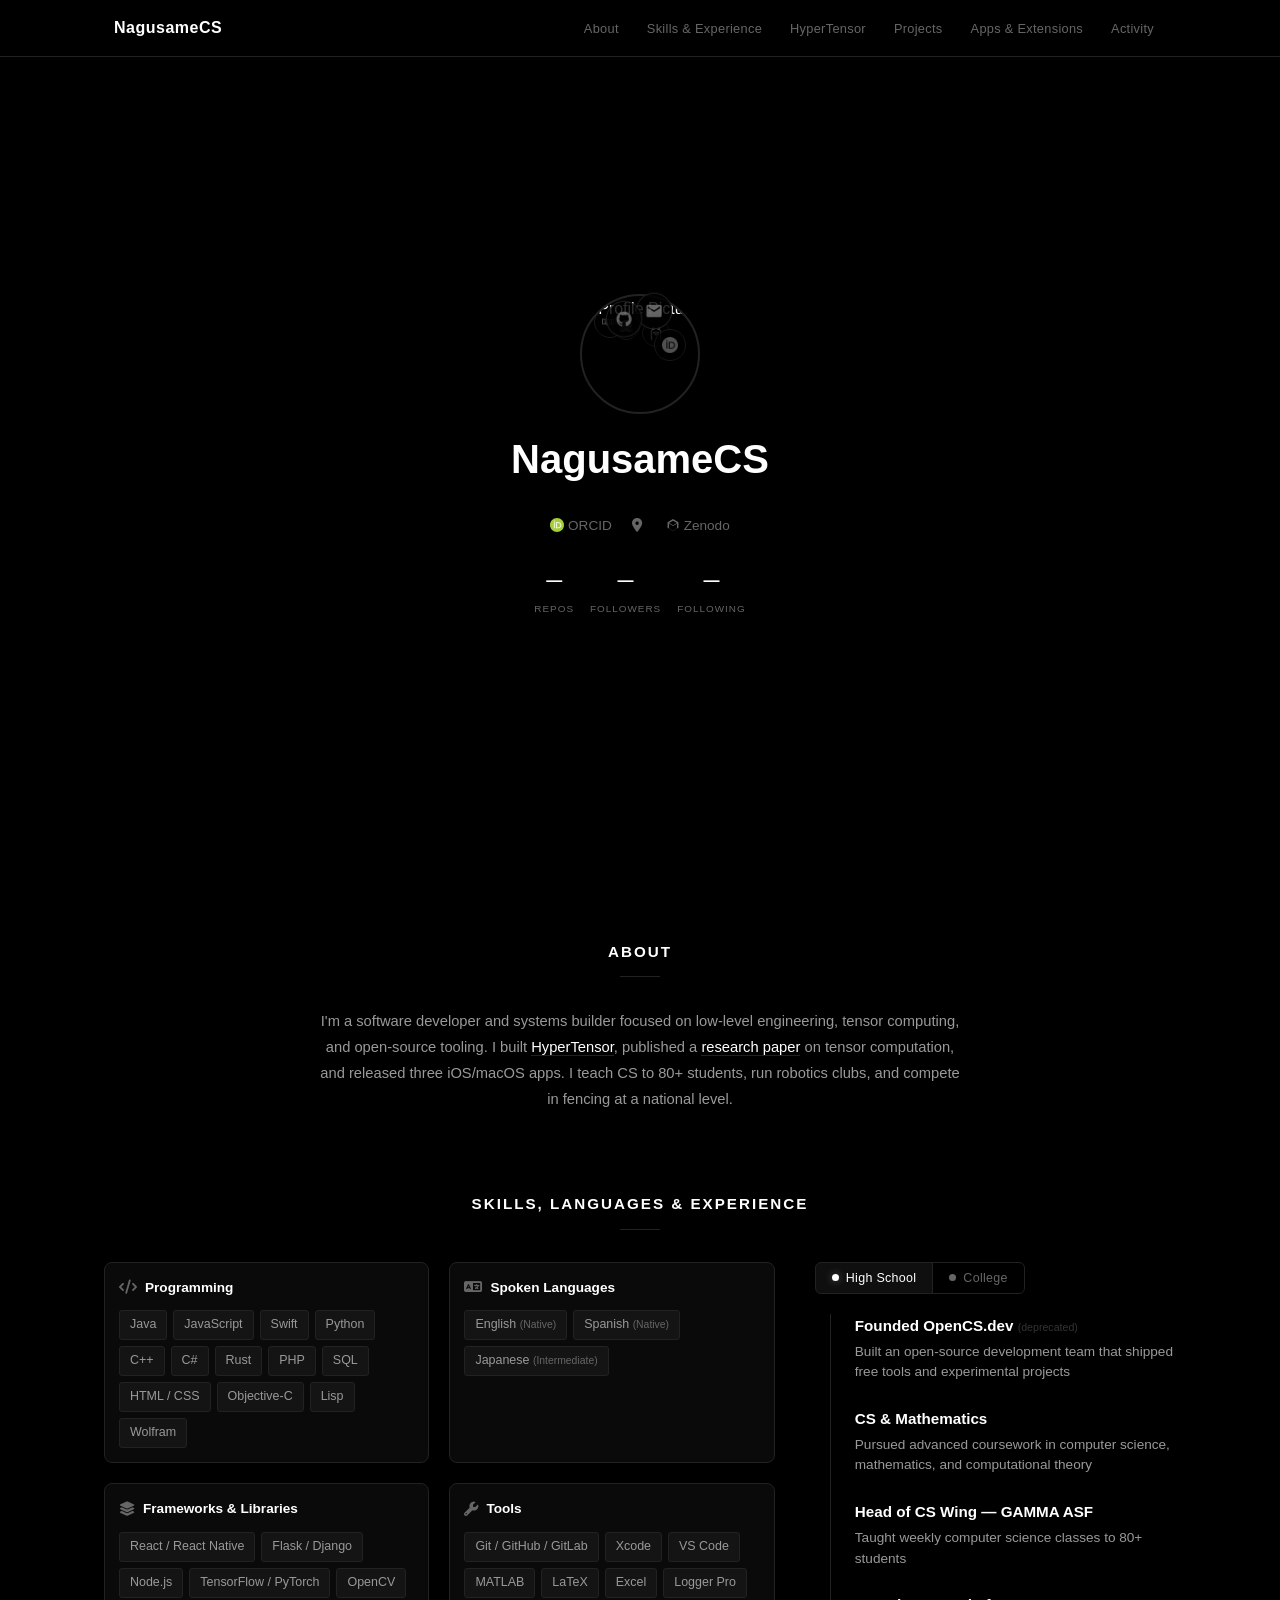
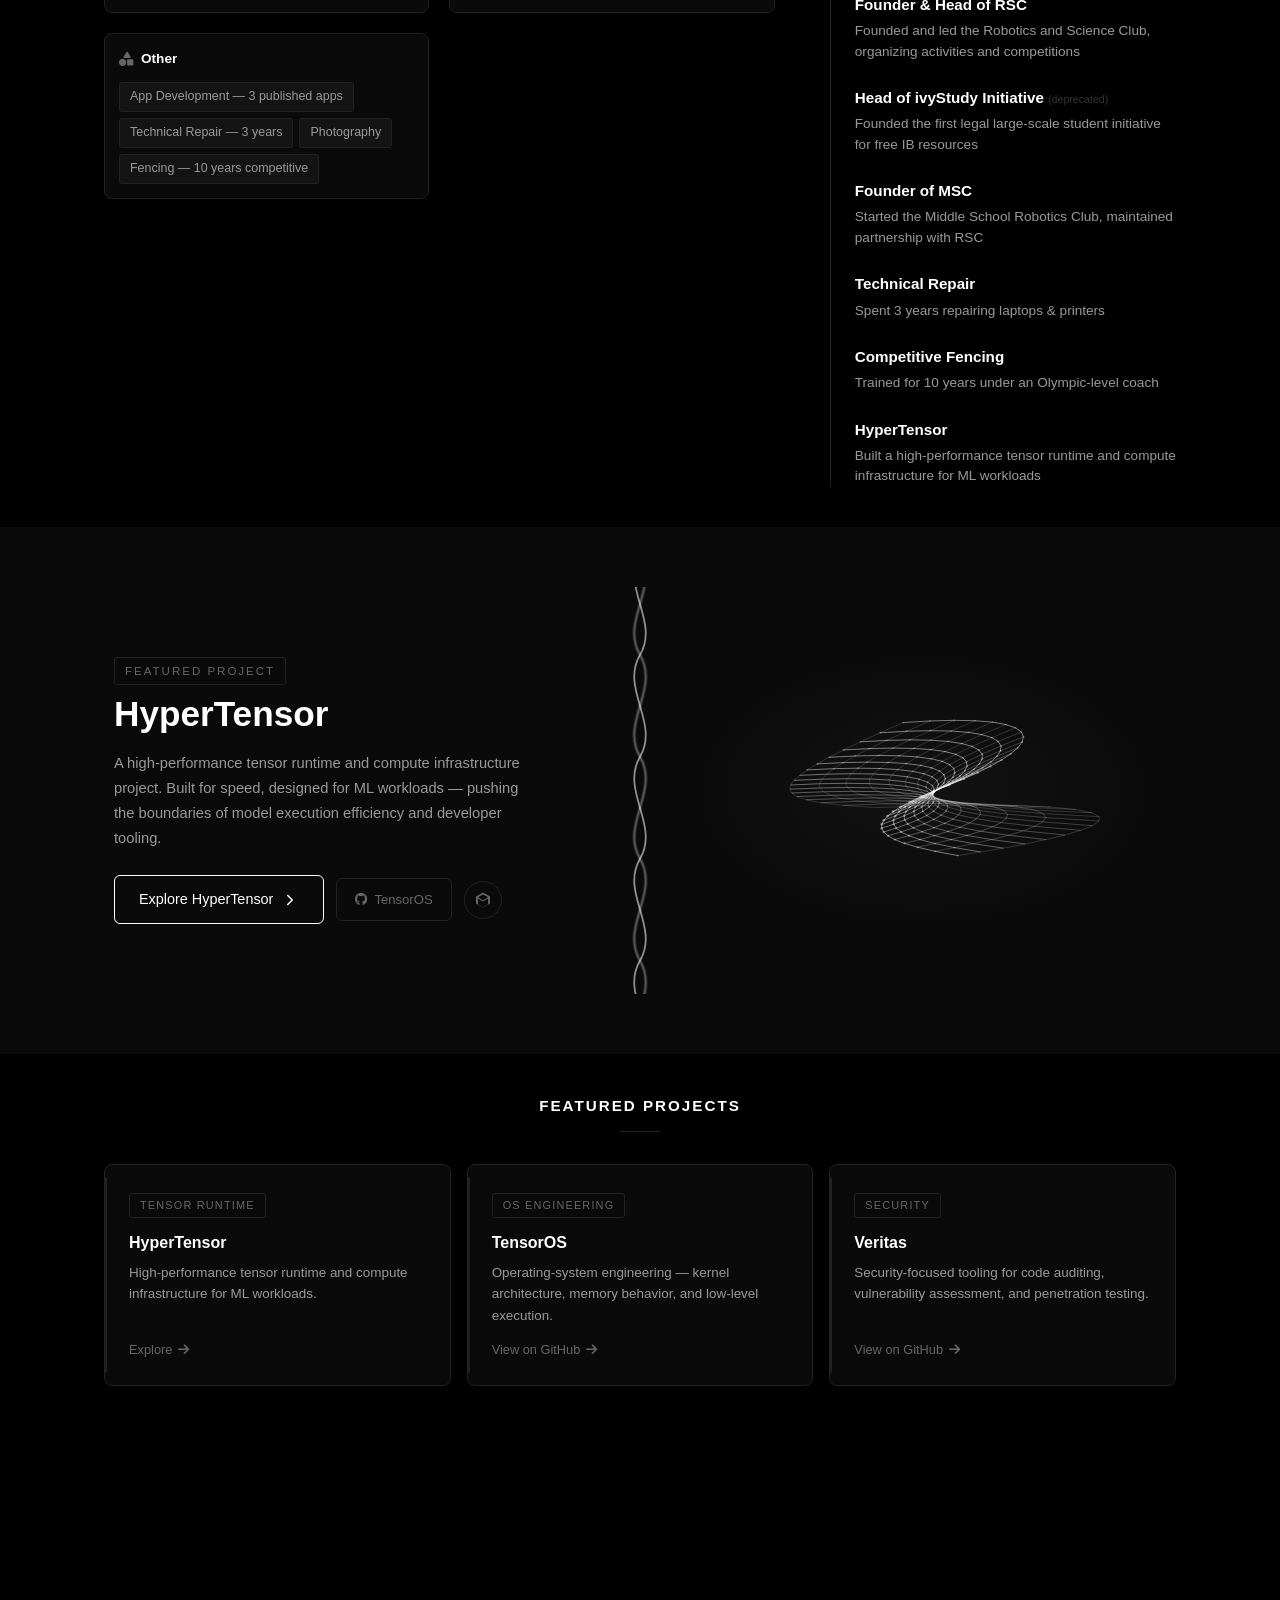
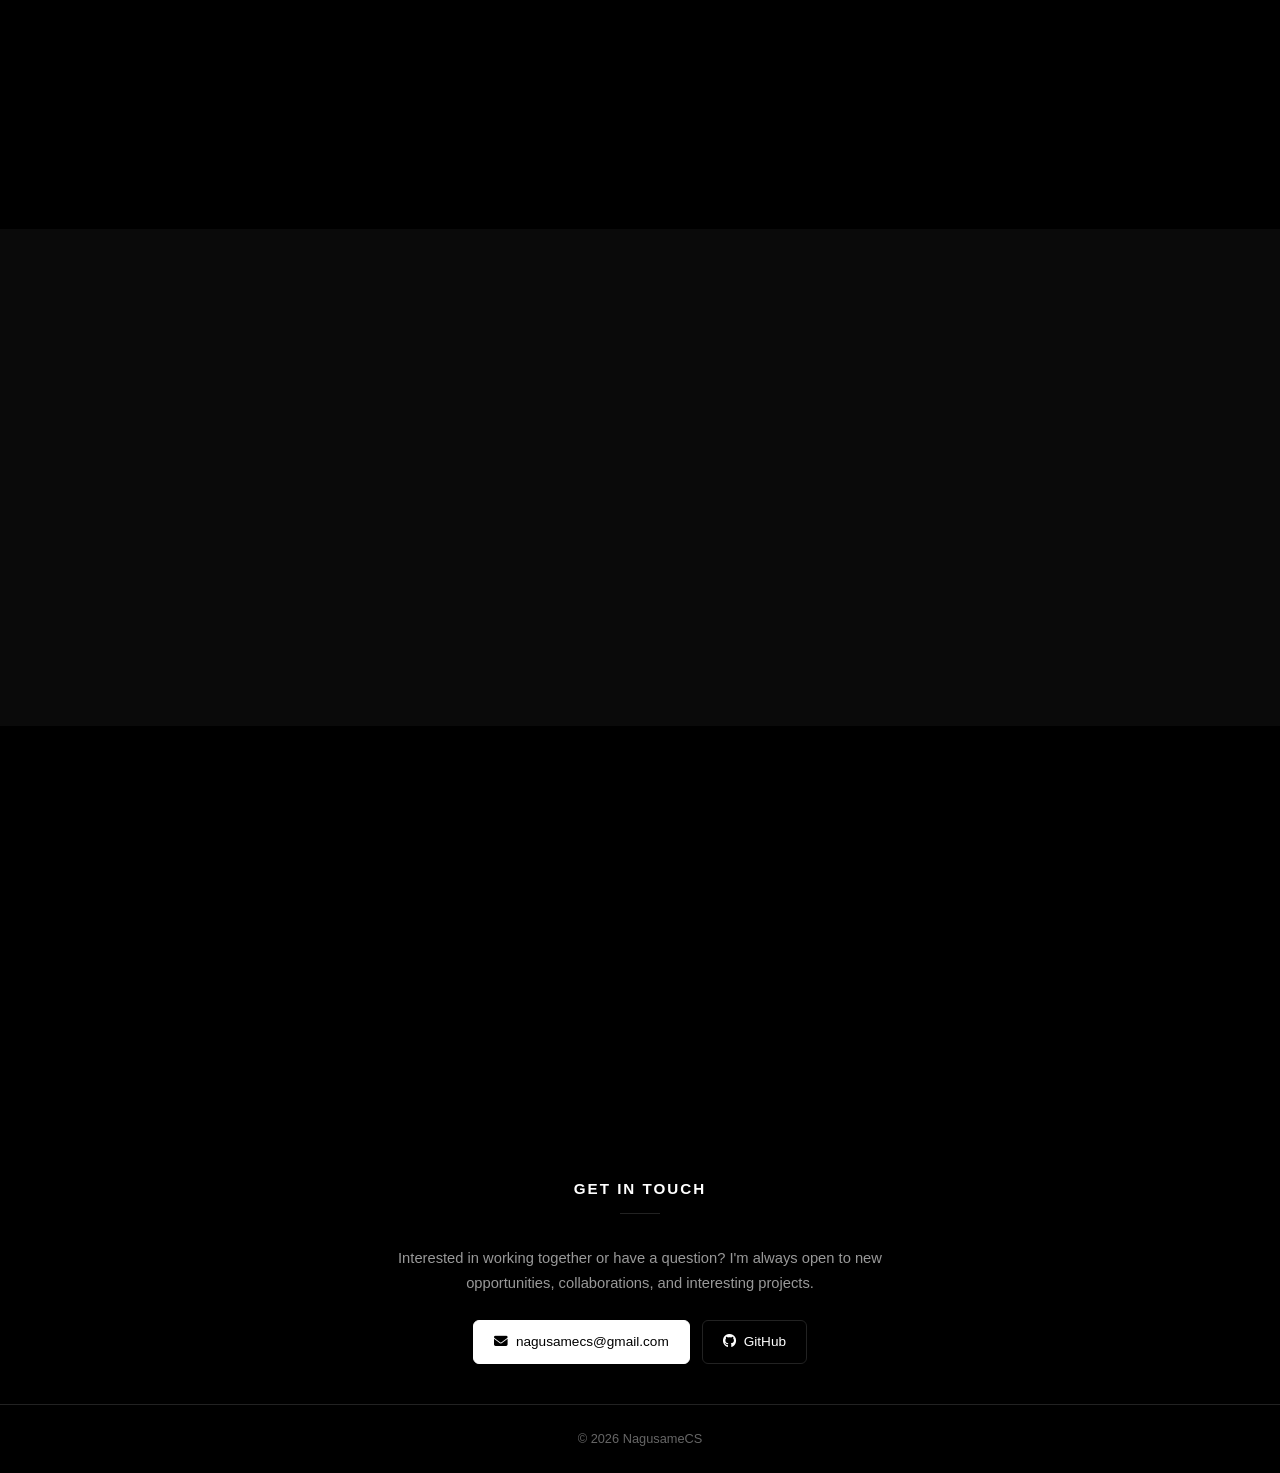
==== commit 4b912f87: "fix: official ORCID iD SVG from Wikimedia (CC0 licensed, actual brand asset) - ORCID hero-meta: repl" ====
--- a/index.html
+++ b/index.html
@@ -63,7 +63,7 @@
       <h1 id="display-name">NagusameCS</h1>
       <p id="bio" class="hero-bio"></p>
       <div id="hero-meta" class="hero-meta">
-        <span><svg class="orcid-icon" viewBox="0 0 256 256" width="14" height="14"><circle cx="128" cy="128" r="120" fill="#A6CE39"/><path d="M86 57h19c26 0 40 14 40 34 0 22-16 35-38 35H94l13 72H86L73 92V57h13zm4 30v29h8c17 0 25-10 25-15 0-8-6-15-21-15H90zm112 80c-13 0-23-8-26-8-4 0-11 12-16 22-4 8-11 17-14 17-3 0-4-3-4-5 0-14 17-78 22-99 2-7 3-13 3-19 0-9-3-16-8-21-6-6-15-9-26-9-13 0-25 4-36 9l4 17c7-4 15-7 23-7 6 0 10 3 10 9 0 3-1 7-2 12l-17 79c-2 11-4 20-4 26 0 8 3 12 9 12 8 0 19-11 23-17h1c9-15 21-35 28-35 7 0 4 14-1 34-4 17-9 35 10 35 6 0 13-4 18-10l-1-13z" fill="#fff"/></svg> <a href="https://orcid.org/0009-0006-2398-0162" target="_blank">ORCID</a></span>
+        <span><svg class="orcid-icon" viewBox="0 0 256 256" width="14" height="14"><path d="M256 128c0 70.7-57.3 128-128 128C57.3 256 0 198.7 0 128 0 57.3 57.3 0 128 0c70.7 0 128 57.3 128 128z" fill="#A6CE39"/><path d="M86.3 186.2H70.9V79.1h15.4v48.4V186.2z" fill="#fff"/><path d="M108.9 79.1h41.6c39.6 0 57 28.3 57 53.6 0 27.5-21.5 53.6-56.8 53.6h-41.8V79.1zm15.4 93.3h24.5c34.9 0 42.9-26.5 42.9-39.7 0-21.5-13.7-39.7-43.7-39.7h-23.7v79.4z" fill="#fff"/><path d="M88.7 56.8c0 5.5-4.5 10.1-10.1 10.1-5.6 0-10.1-4.6-10.1-10.1s4.5-10.1 10.1-10.1 10.1 4.6 10.1 10.1z" fill="#fff"/></svg> <a href="https://orcid.org/0009-0006-2398-0162" target="_blank">ORCID</a></span>
         <span id="location"><i class="fas fa-map-marker-alt"></i> <span></span></span>
         <span><svg class="zenodo-icon" viewBox="0 0 256 256" fill="currentColor" width="14" height="14"><path d="M128 20L28 78v100l100 58 100-58V78L128 20zm0 28l72 42-72 42-72-42 72-42zm-72 58l72 42v84l-72-42v-84zm144 0v84l-72 42v-84l72-42z"/></svg> <a href="https://zenodo.org/records/20077378" target="_blank">Zenodo</a></span>
       </div>
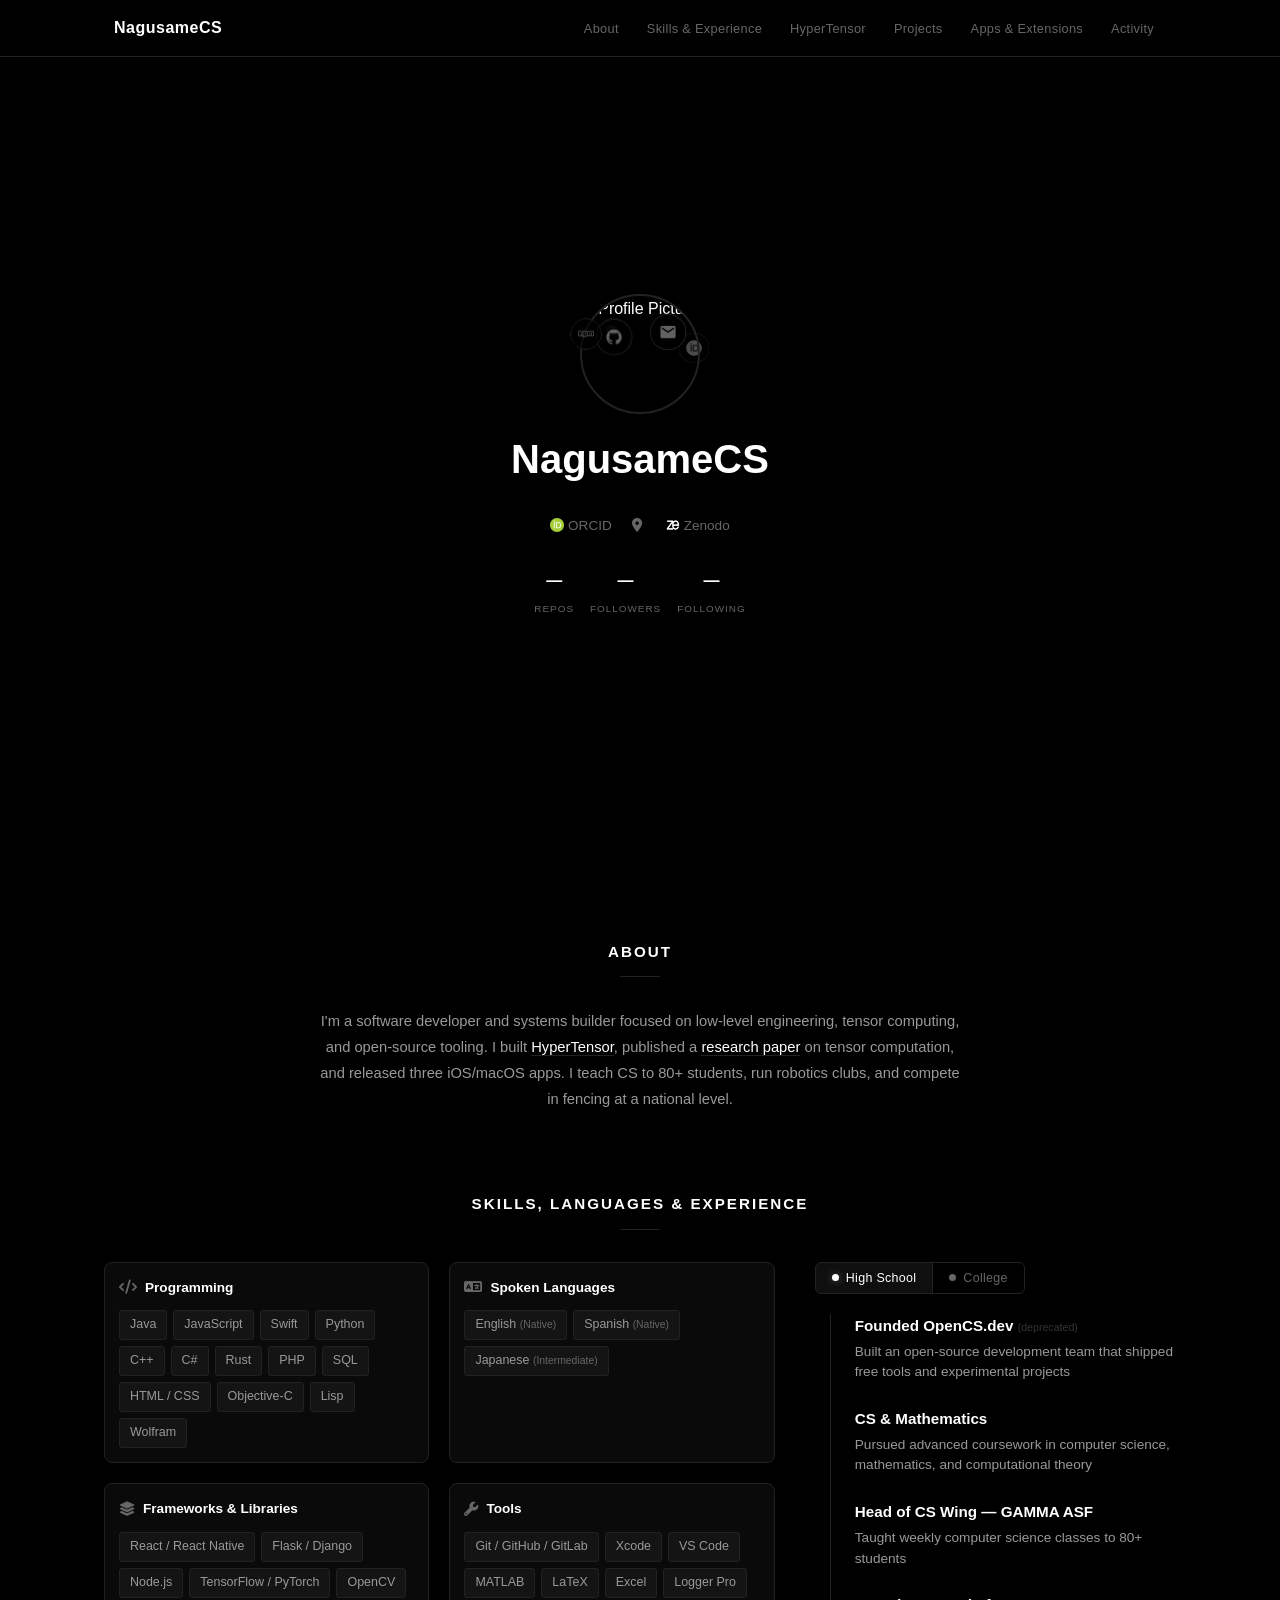
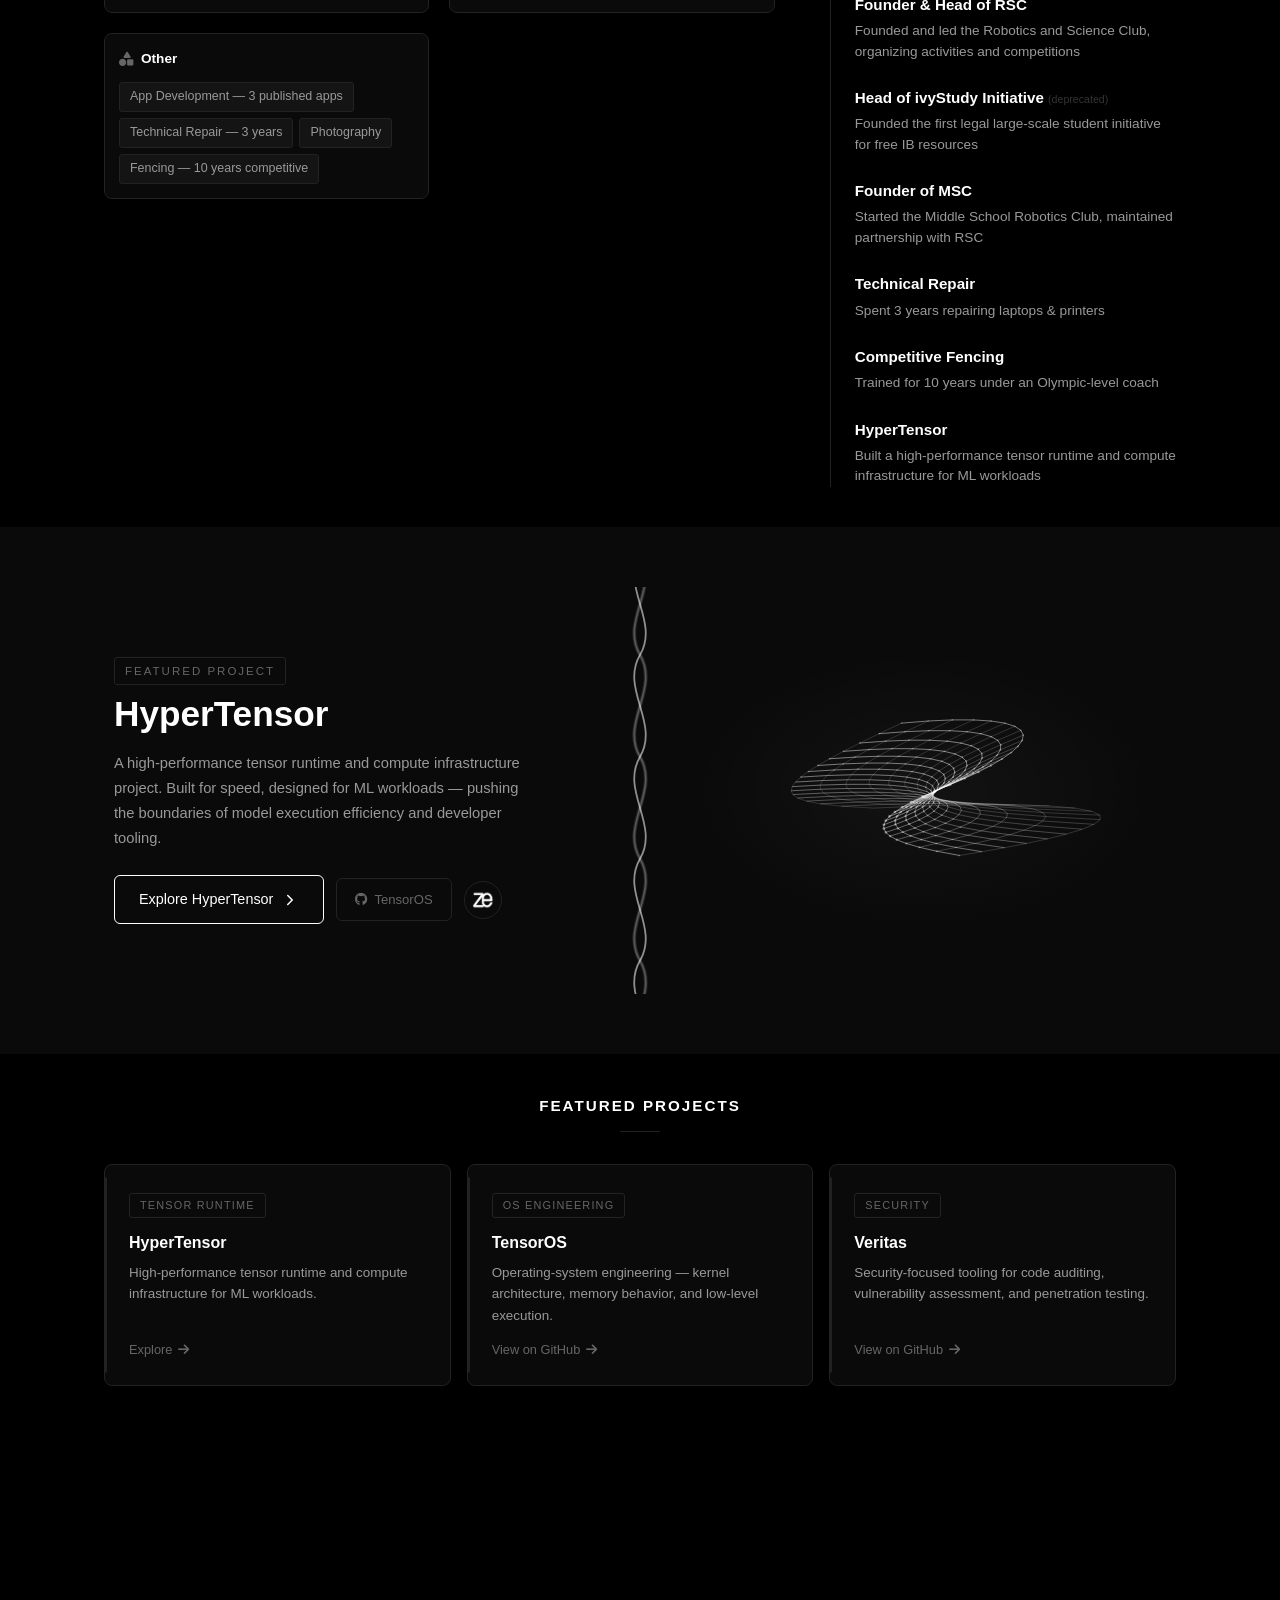
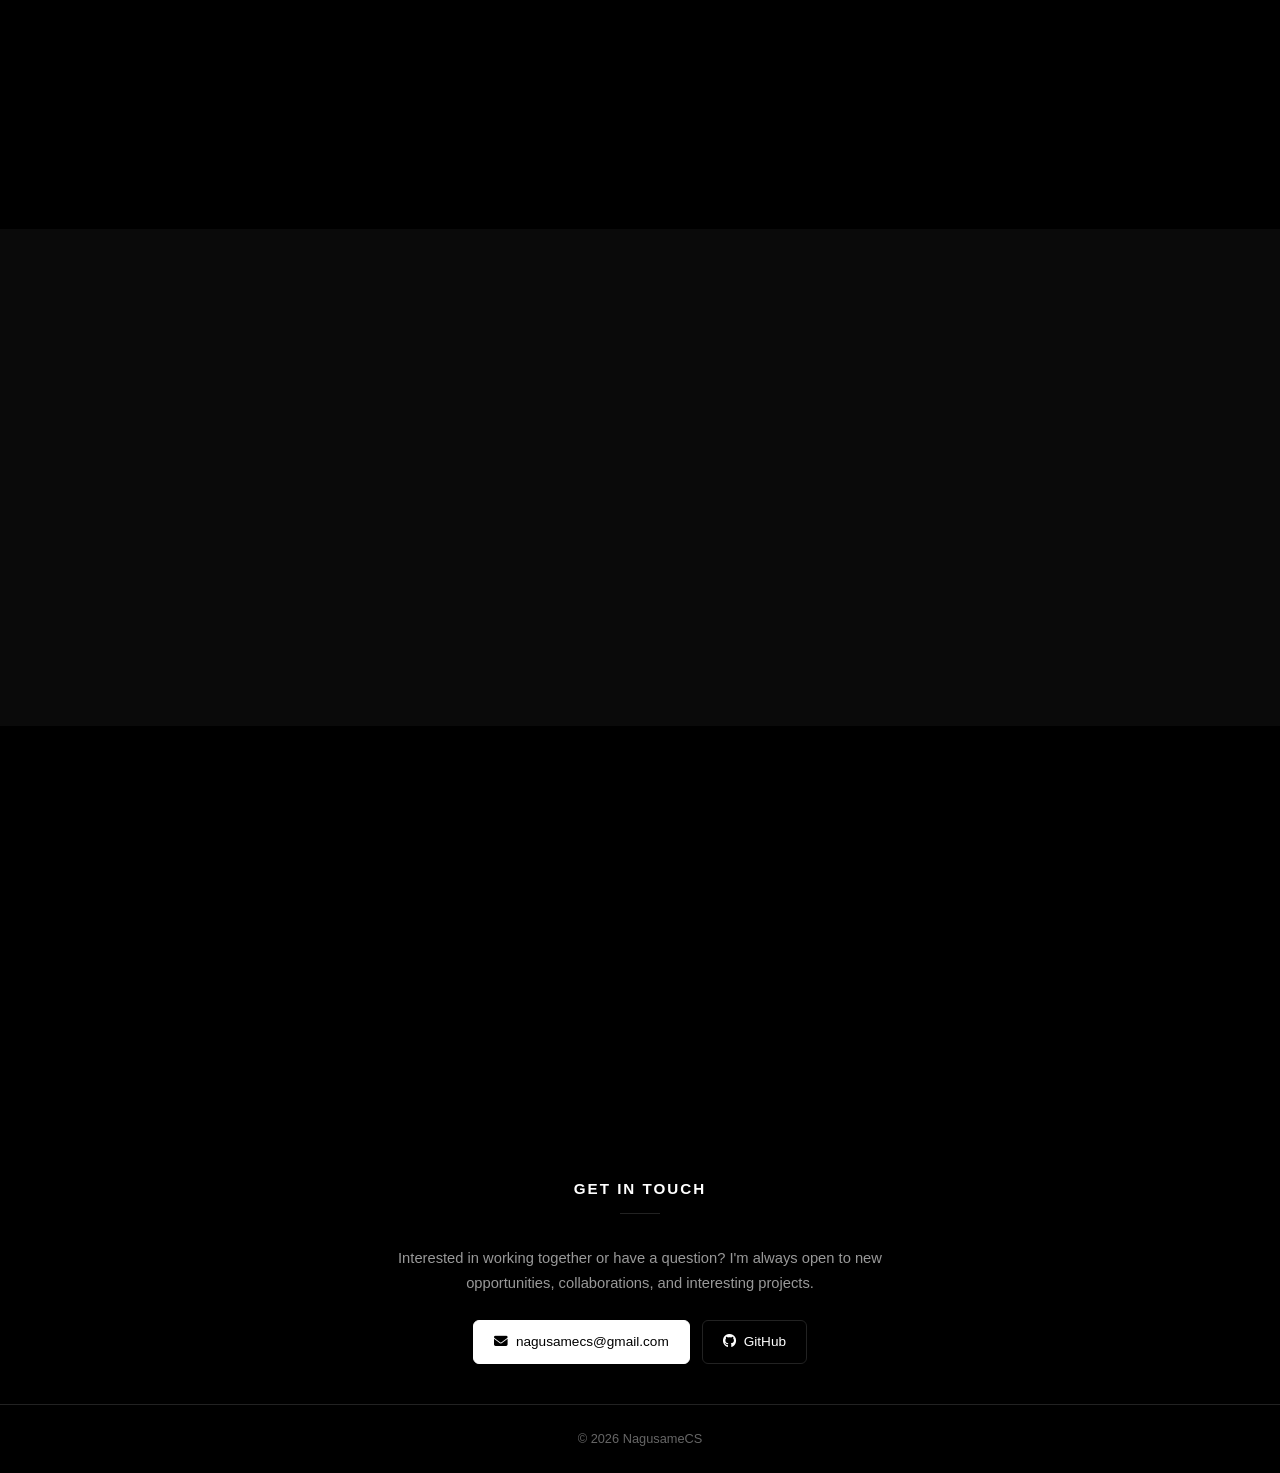
==== commit 6e269edd: "fix: use real Zenodo favicon (50x50 PNG) instead of custom SVG - Downloaded official Zenodo favicon " ====
--- a/index.html
+++ b/index.html
@@ -65,7 +65,7 @@
       <div id="hero-meta" class="hero-meta">
         <span><svg class="orcid-icon" viewBox="0 0 256 256" width="14" height="14"><path d="M256 128c0 70.7-57.3 128-128 128C57.3 256 0 198.7 0 128 0 57.3 57.3 0 128 0c70.7 0 128 57.3 128 128z" fill="#A6CE39"/><path d="M86.3 186.2H70.9V79.1h15.4v48.4V186.2z" fill="#fff"/><path d="M108.9 79.1h41.6c39.6 0 57 28.3 57 53.6 0 27.5-21.5 53.6-56.8 53.6h-41.8V79.1zm15.4 93.3h24.5c34.9 0 42.9-26.5 42.9-39.7 0-21.5-13.7-39.7-43.7-39.7h-23.7v79.4z" fill="#fff"/><path d="M88.7 56.8c0 5.5-4.5 10.1-10.1 10.1-5.6 0-10.1-4.6-10.1-10.1s4.5-10.1 10.1-10.1 10.1 4.6 10.1 10.1z" fill="#fff"/></svg> <a href="https://orcid.org/0009-0006-2398-0162" target="_blank">ORCID</a></span>
         <span id="location"><i class="fas fa-map-marker-alt"></i> <span></span></span>
-        <span><svg class="zenodo-icon" viewBox="0 0 256 256" fill="currentColor" width="14" height="14"><path d="M128 20L28 78v100l100 58 100-58V78L128 20zm0 28l72 42-72 42-72-42 72-42zm-72 58l72 42v84l-72-42v-84zm144 0v84l-72 42v-84l72-42z"/></svg> <a href="https://zenodo.org/records/20077378" target="_blank">Zenodo</a></span>
+        <span><img src="assets/icons/zenodo-icon.png" alt="Zenodo" class="brand-icon" width="14" height="14"> <a href="https://zenodo.org/records/20077378" target="_blank">Zenodo</a></span>
       </div>
       <div class="hero-stats" id="hero-stats">
         <div class="stat"><span class="stat-num" id="stat-repos">—</span><span class="stat-label">Repos</span></div>
@@ -252,7 +252,7 @@
           <i class="fab fa-github"></i> TensorOS
         </a>
         <a href="https://zenodo.org/records/20077378" target="_blank" class="hypertensor-cta-icon" title="Zenodo" aria-label="Zenodo Paper">
-          <svg viewBox="0 0 256 256" fill="currentColor" width="18" height="18"><path d="M128 20L28 78v100l100 58 100-58V78L128 20zm0 28l72 42-72 42-72-42 72-42zm-72 58l72 42v84l-72-42v-84zm144 0v84l-72 42v-84l72-42z"/></svg>
+          <img src="assets/icons/zenodo-icon.png" alt="Zenodo" width="22" height="22">
         </a>
         </div>
       </div>
--- a/assets/css/style.css
+++ b/assets/css/style.css
@@ -344,9 +344,10 @@
   opacity: 0.5;
 }
 
-.zenodo-icon {
+.brand-icon {
   vertical-align: -2px;
   flex-shrink: 0;
+  image-rendering: auto;
 }
 
 .orcid-icon {
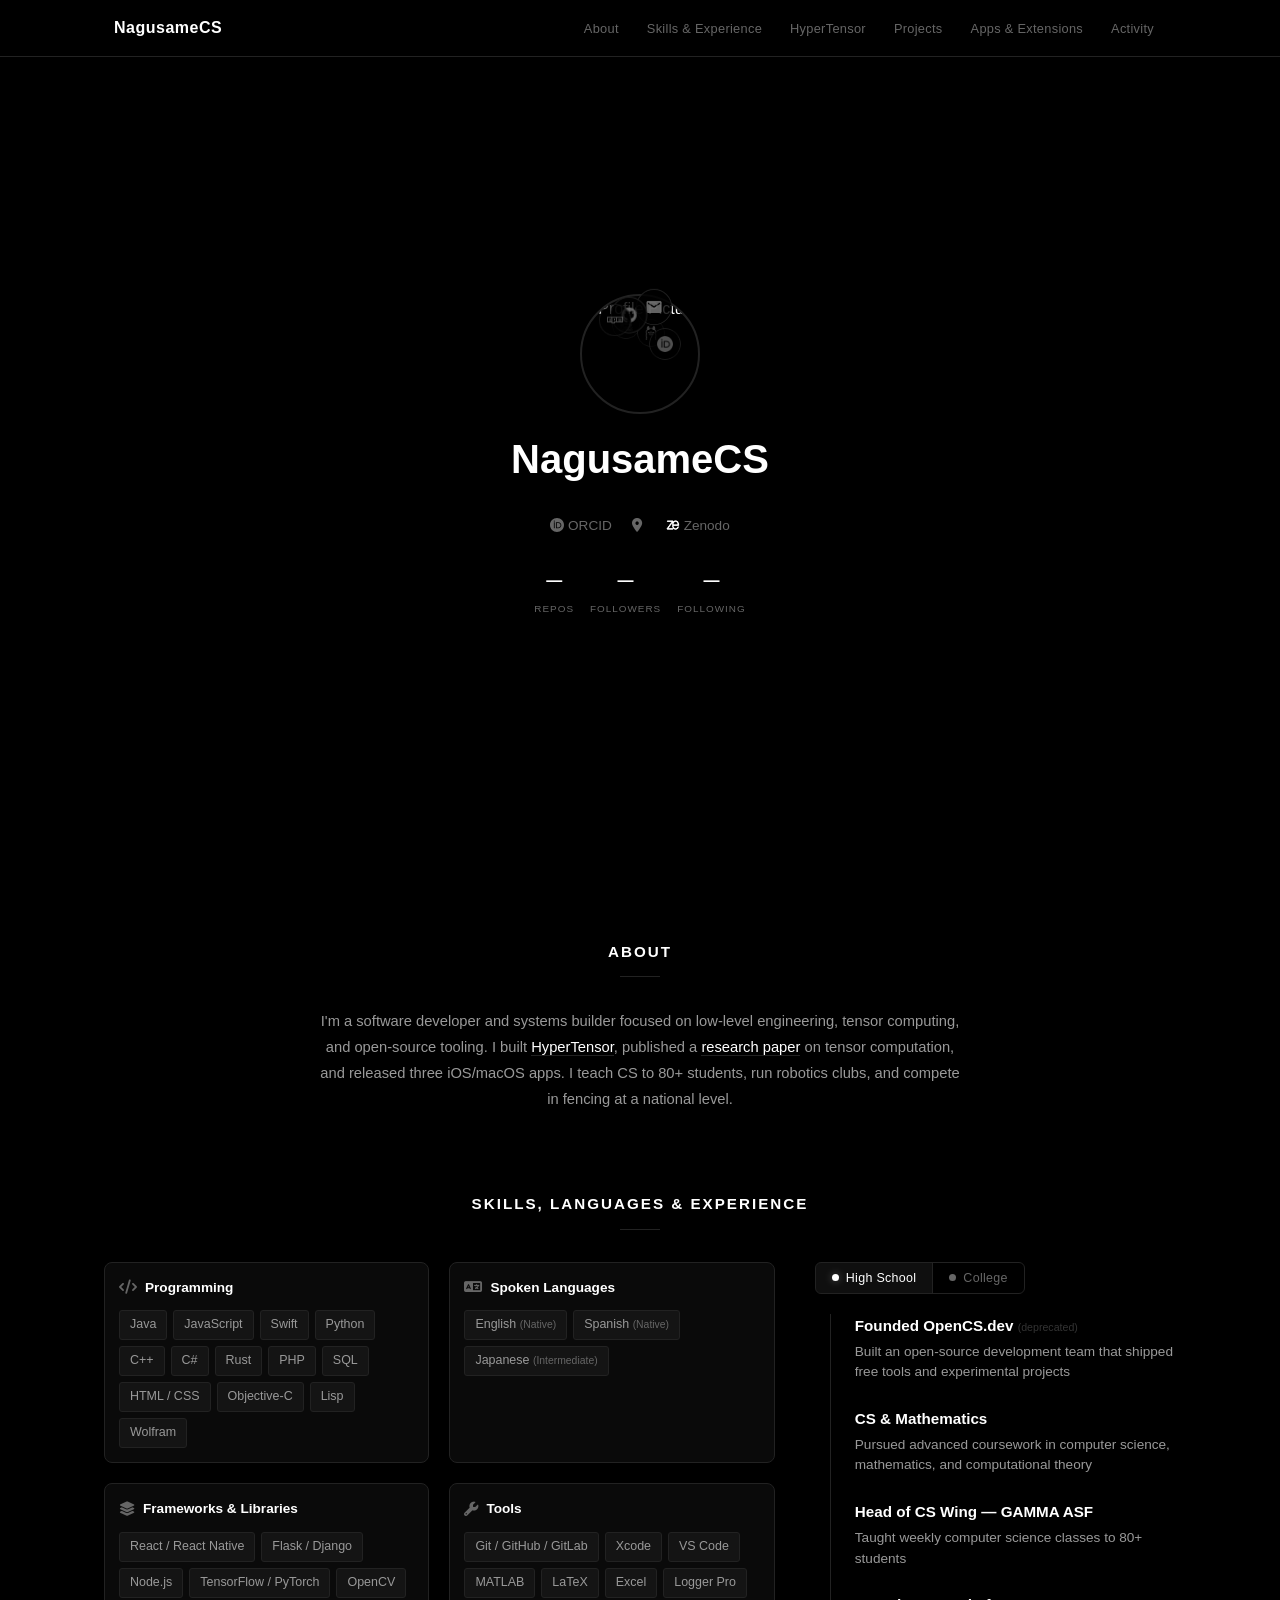
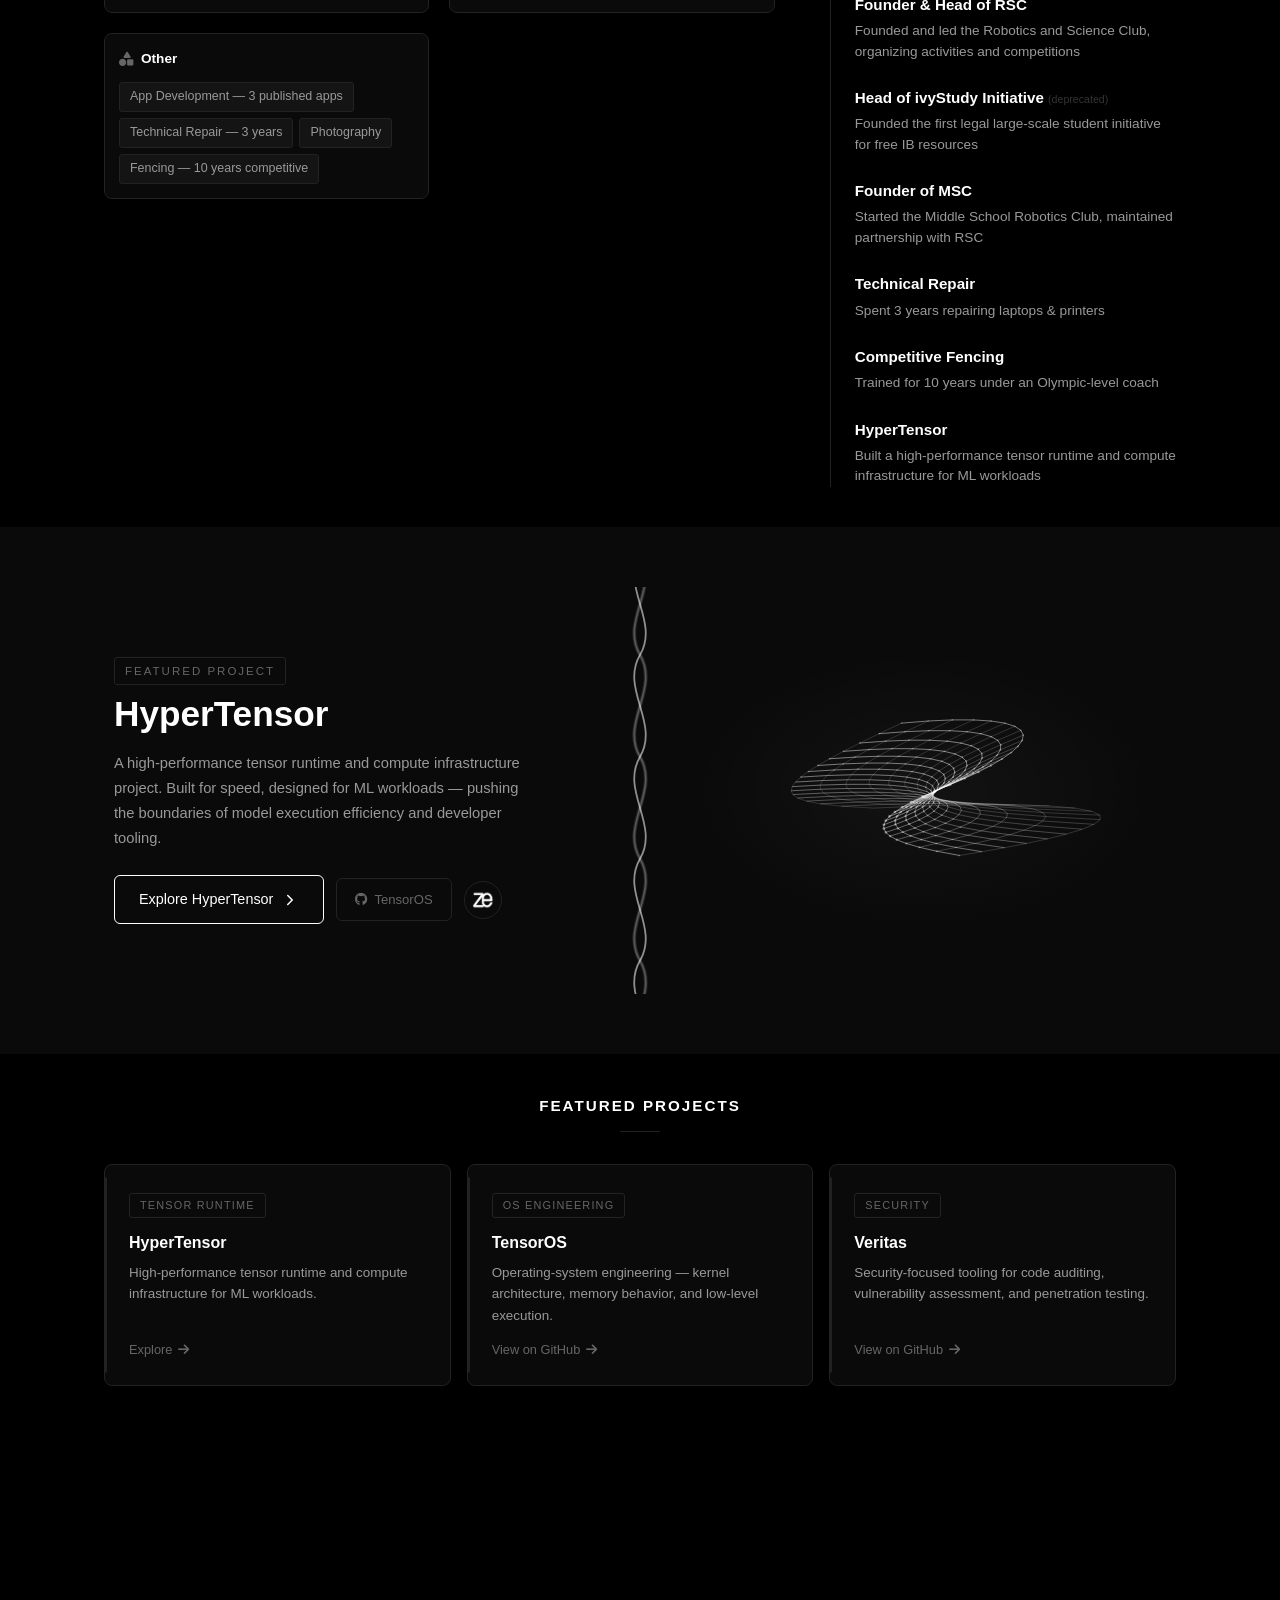
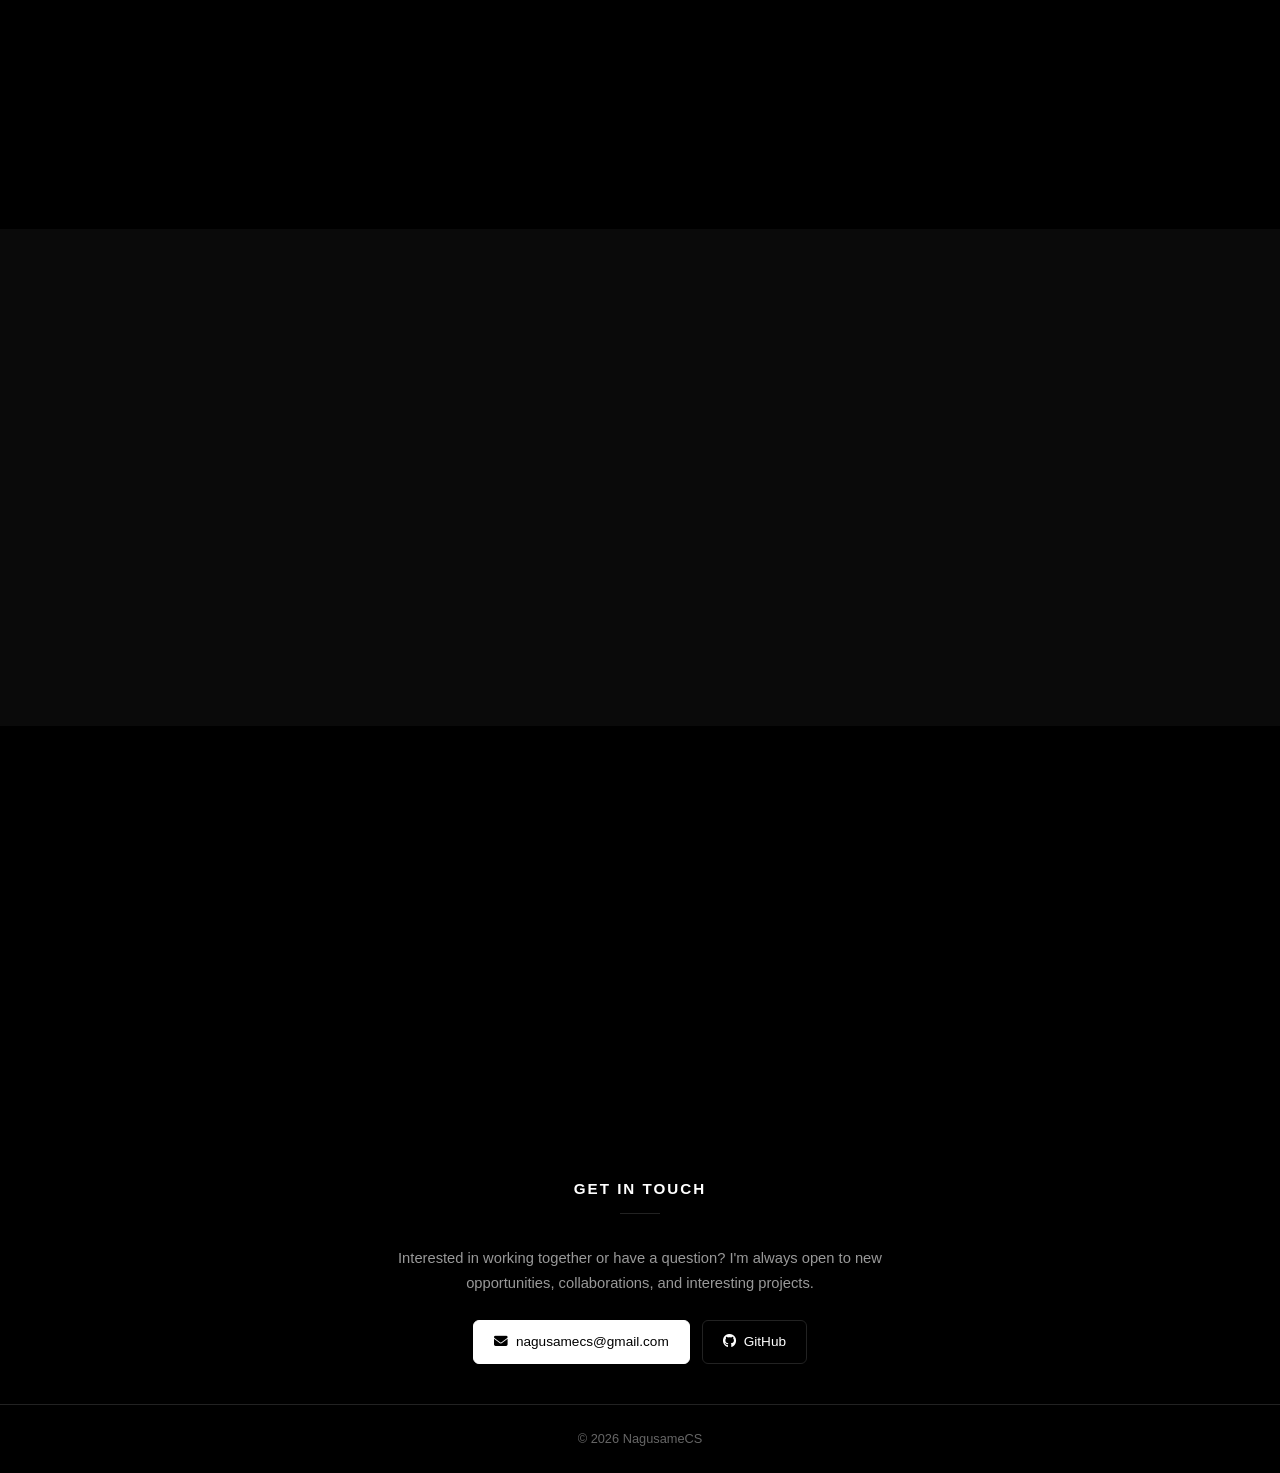
==== commit 36f01123: "fix: unified ORCID to monochrome white (currentColor), removed green variant - Hero meta ORCID now u" ====
--- a/index.html
+++ b/index.html
@@ -63,7 +63,7 @@
       <h1 id="display-name">NagusameCS</h1>
       <p id="bio" class="hero-bio"></p>
       <div id="hero-meta" class="hero-meta">
-        <span><svg class="orcid-icon" viewBox="0 0 256 256" width="14" height="14"><path d="M256 128c0 70.7-57.3 128-128 128C57.3 256 0 198.7 0 128 0 57.3 57.3 0 128 0c70.7 0 128 57.3 128 128z" fill="#A6CE39"/><path d="M86.3 186.2H70.9V79.1h15.4v48.4V186.2z" fill="#fff"/><path d="M108.9 79.1h41.6c39.6 0 57 28.3 57 53.6 0 27.5-21.5 53.6-56.8 53.6h-41.8V79.1zm15.4 93.3h24.5c34.9 0 42.9-26.5 42.9-39.7 0-21.5-13.7-39.7-43.7-39.7h-23.7v79.4z" fill="#fff"/><path d="M88.7 56.8c0 5.5-4.5 10.1-10.1 10.1-5.6 0-10.1-4.6-10.1-10.1s4.5-10.1 10.1-10.1 10.1 4.6 10.1 10.1z" fill="#fff"/></svg> <a href="https://orcid.org/0009-0006-2398-0162" target="_blank">ORCID</a></span>
+        <span><svg class="orcid-icon" viewBox="0 0 24 24" fill="currentColor" width="14" height="14"><path d="M12 0C5.372 0 0 5.372 0 12s5.372 12 12 12 12-5.372 12-12S18.628 0 12 0zM7.369 4.378c.525 0 .947.431.947.947s-.422.947-.947.947a.95.95 0 0 1-.947-.947c0-.525.422-.947.947-.947zm-.722 3.038h1.444v10.041H6.647V7.416zm3.562 0h3.9c3.712 0 5.344 2.653 5.344 5.025 0 2.578-2.016 5.025-5.325 5.025h-3.919V7.416zm1.444 1.303v7.444h2.297c3.272 0 4.022-2.484 4.022-3.722 0-2.016-1.284-3.722-3.903-3.722h-2.416z"/></svg> <a href="https://orcid.org/0009-0006-2398-0162" target="_blank">ORCID</a></span>
         <span id="location"><i class="fas fa-map-marker-alt"></i> <span></span></span>
         <span><img src="assets/icons/zenodo-icon.png" alt="Zenodo" class="brand-icon" width="14" height="14"> <a href="https://zenodo.org/records/20077378" target="_blank">Zenodo</a></span>
       </div>
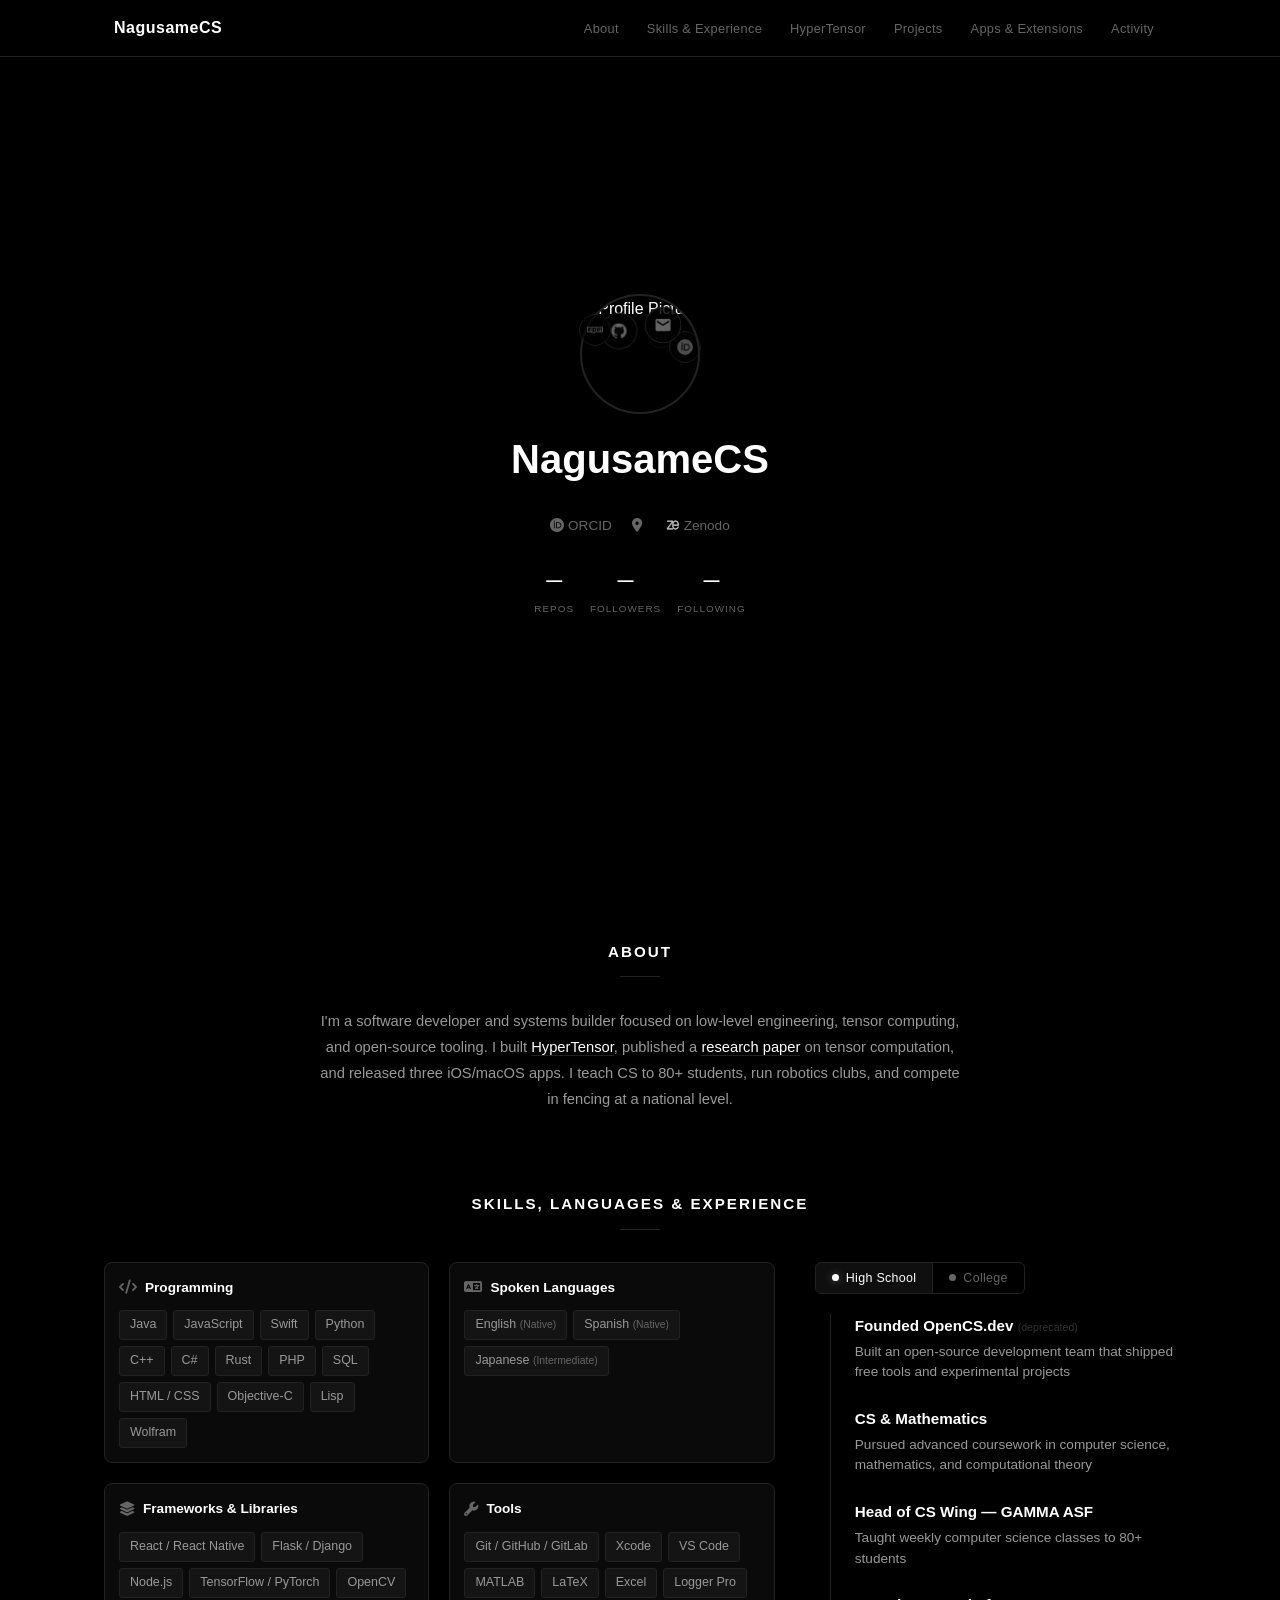
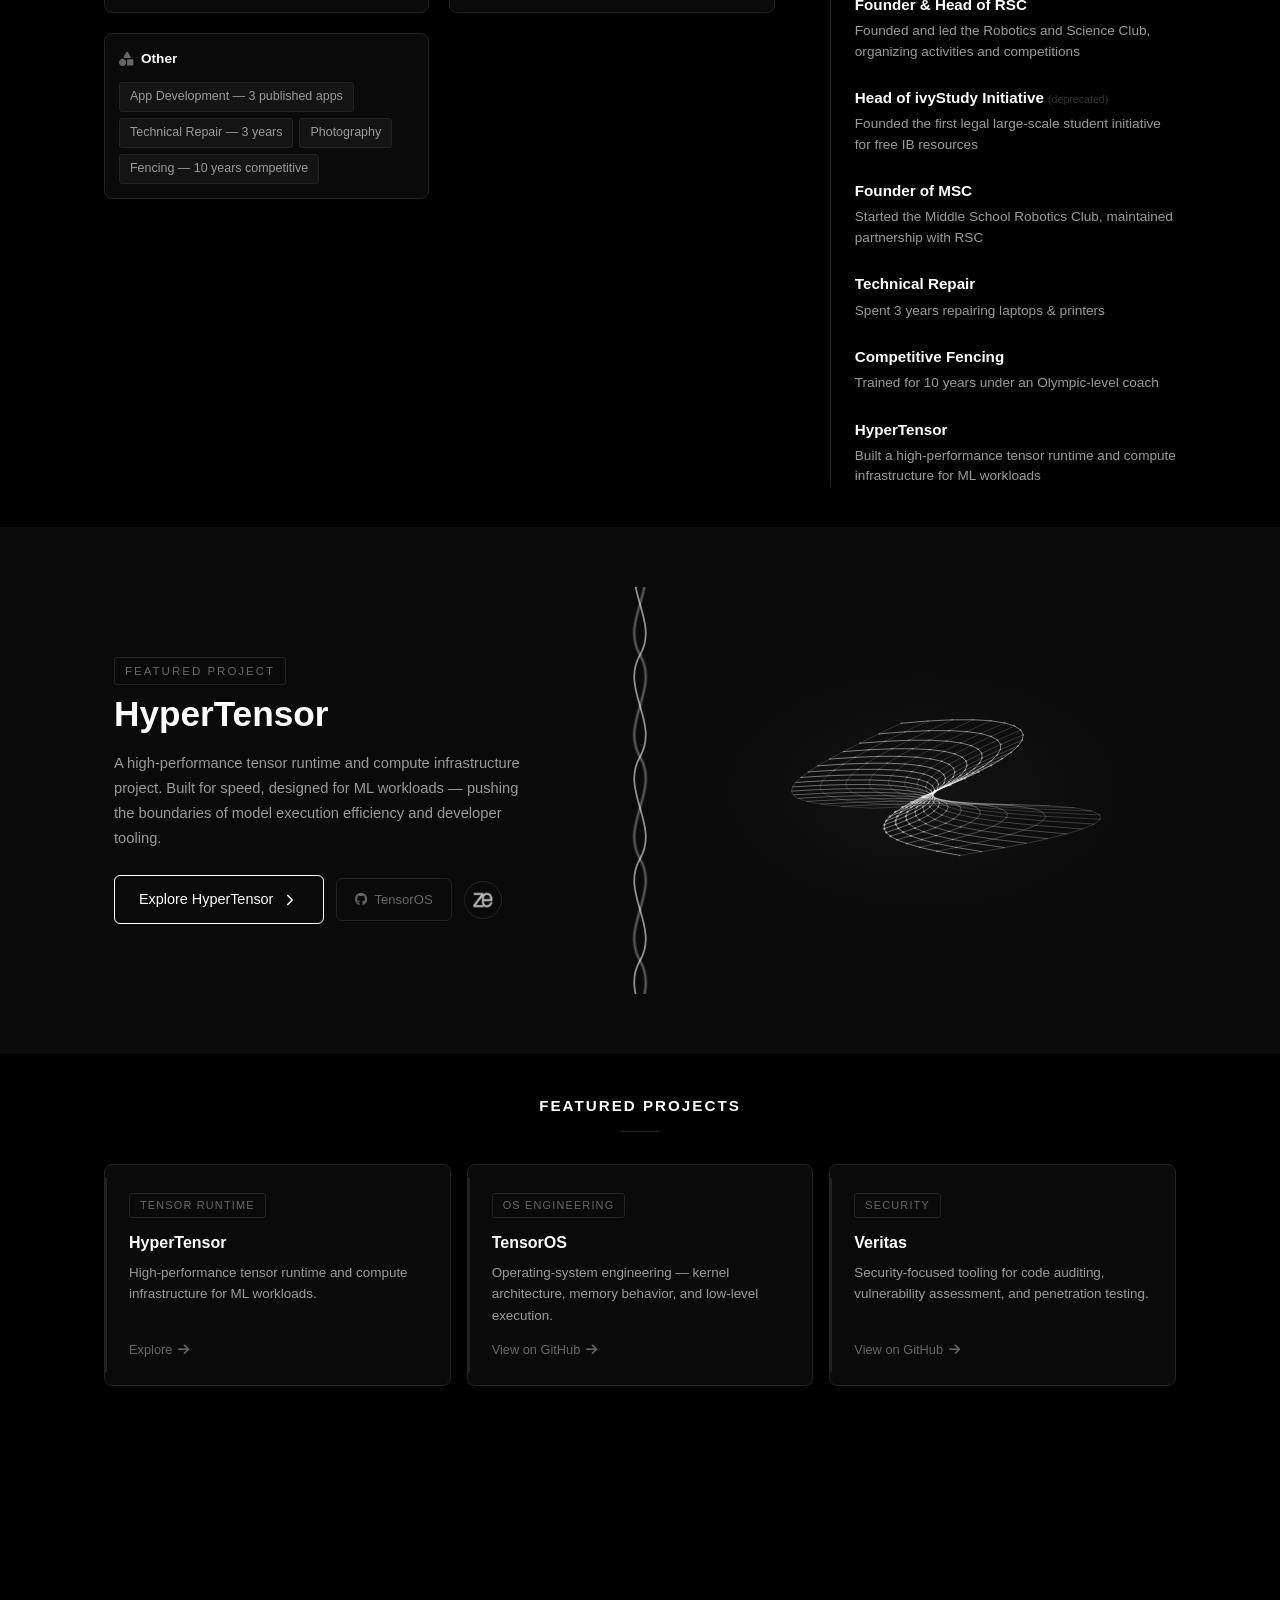
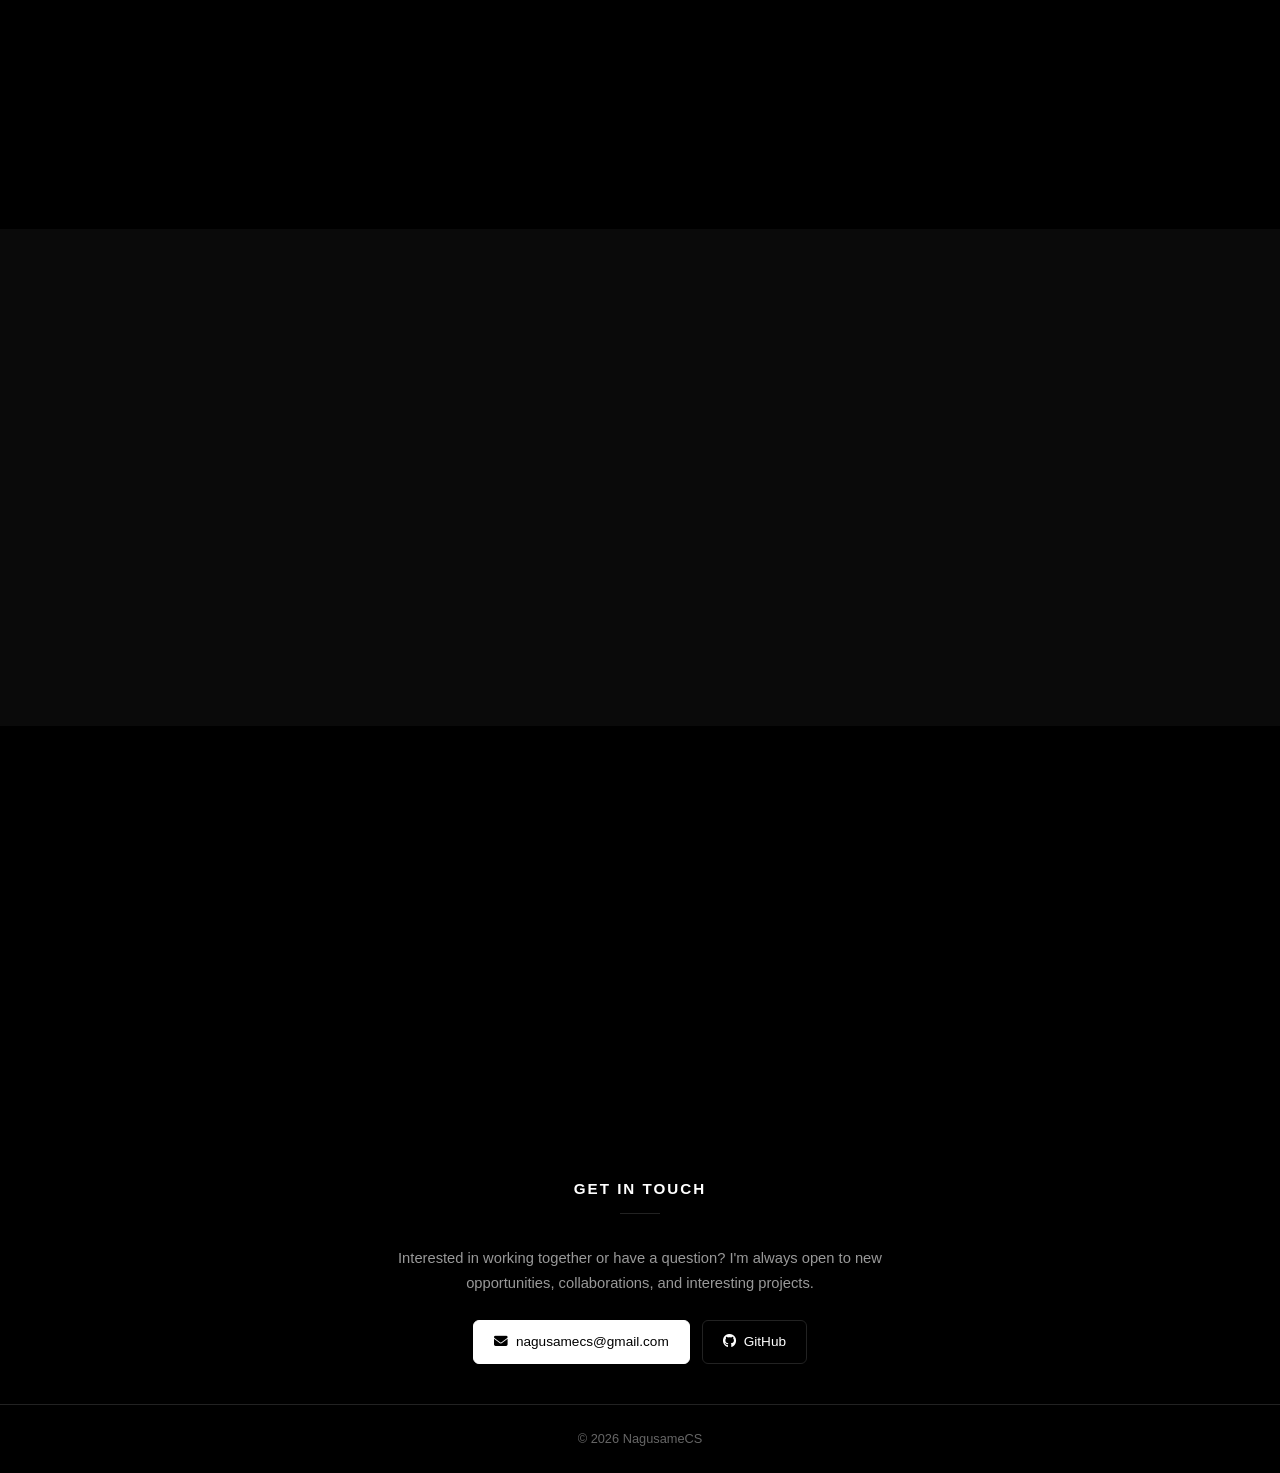
==== commit c1900591: "fix: darken Zenodo icon with 0.7 opacity to match dark theme" ====
--- a/index.html
+++ b/index.html
@@ -252,7 +252,7 @@
           <i class="fab fa-github"></i> TensorOS
         </a>
         <a href="https://zenodo.org/records/20077378" target="_blank" class="hypertensor-cta-icon" title="Zenodo" aria-label="Zenodo Paper">
-          <img src="assets/icons/zenodo-icon.png" alt="Zenodo" width="22" height="22">
+          <img src="assets/icons/zenodo-icon.png" alt="Zenodo" class="brand-icon" width="22" height="22">
         </a>
         </div>
       </div>
--- a/assets/css/style.css
+++ b/assets/css/style.css
@@ -348,6 +348,7 @@
   vertical-align: -2px;
   flex-shrink: 0;
   image-rendering: auto;
+  opacity: 0.7;
 }
 
 .orcid-icon {
